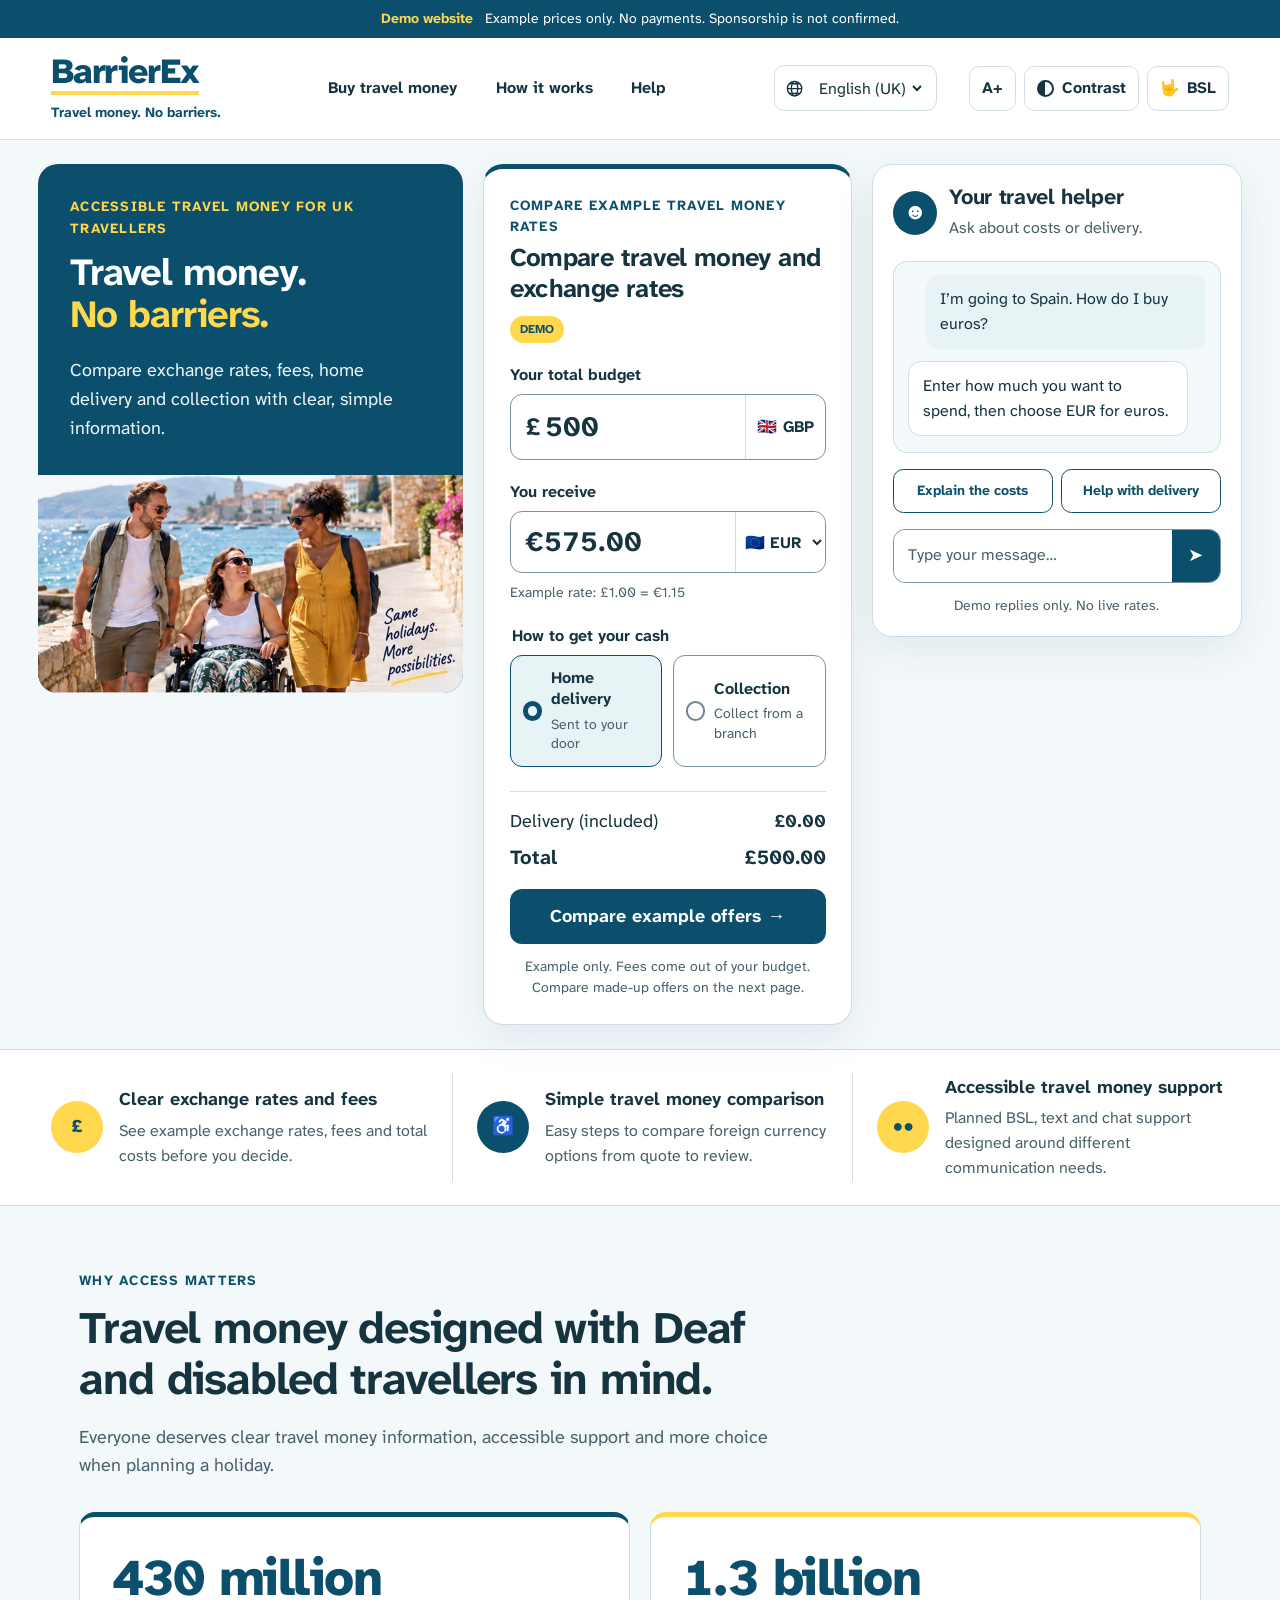
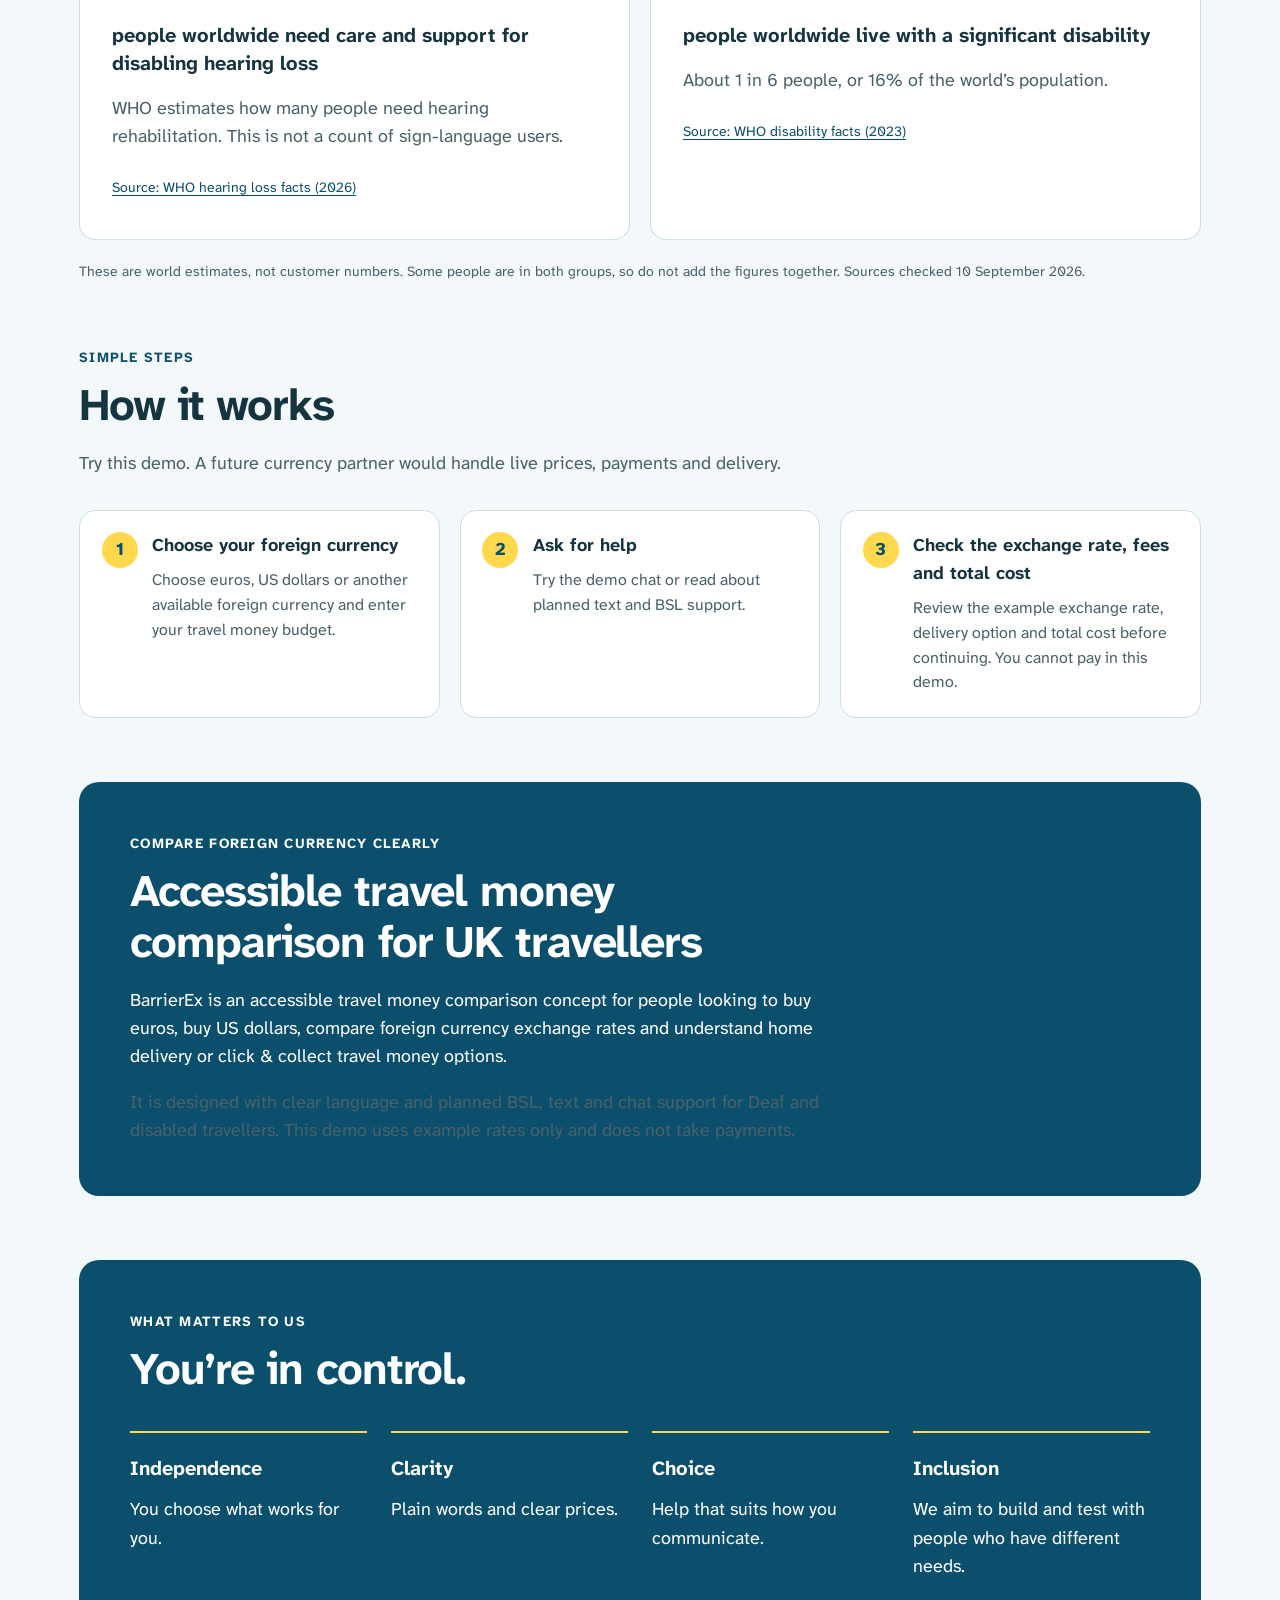
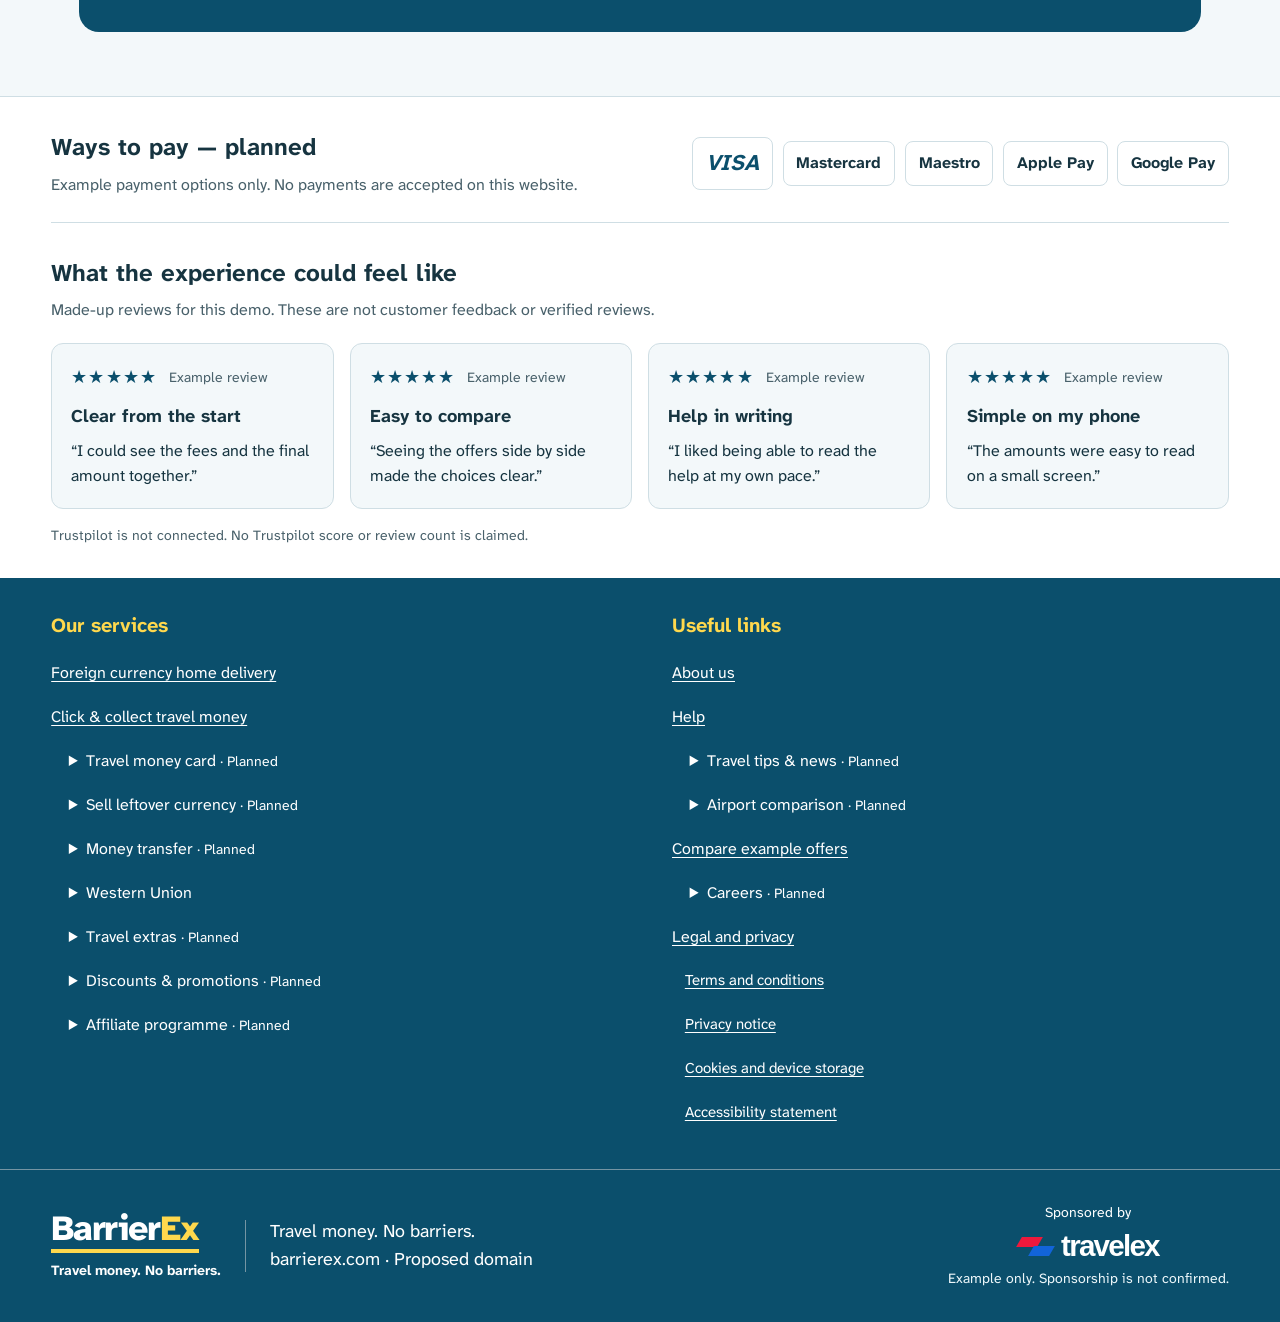
==== index.html @ 99ab3317 "Add static SEO metadata and keyword-rich BarrierEx copy" ====
<!doctype html>
<html lang="en-GB">
  <head>
    <meta charset="utf-8" />
    <meta name="viewport" content="width=device-width, initial-scale=1" />
    <meta name="theme-color" content="#0B4F6C" />
    <meta
      name="description"
      data-i18n-content="pageDescription"
      content="Compare travel money exchange rates, fees, home delivery and click & collect options in a clear, accessible way. BarrierEx is designed for UK travellers, including Deaf and disabled people."
    />
    <title data-i18n="pageTitle">Compare Travel Money &amp; Exchange Rates UK | BarrierEx</title>
    <link rel="canonical" href="https://guyorlov.com/accessgo-travel-money/" />
    <meta property="og:title" content="Compare Travel Money &amp; Exchange Rates UK | BarrierEx" />
    <meta property="og:description" content="Compare travel money exchange rates, fees, home delivery and click & collect options in a clear, accessible way. BarrierEx is designed for UK travellers, including Deaf and disabled people." />
    <meta property="og:type" content="website" />
    <meta property="og:url" content="https://guyorlov.com/accessgo-travel-money/" />
    <meta name="twitter:card" content="summary_large_image" />
    <meta name="twitter:title" content="Compare Travel Money &amp; Exchange Rates UK | BarrierEx" />
    <meta name="twitter:description" content="Compare travel money exchange rates, fees, home delivery and click & collect options in a clear, accessible way." />
    <script id="barrierex-seo-schema" type="application/ld+json">
      {"@context":"https://schema.org","@type":"WebSite","name":"BarrierEx","url":"https://guyorlov.com/accessgo-travel-money/","description":"Accessible UK travel money comparison for exchange rates, fees, home delivery and click & collect options.","inLanguage":"en-GB","about":["travel money comparison","foreign currency exchange rates","accessible travel money","BSL travel money support"]}
    </script>
    <link rel="icon" href="favicon.svg?v=teal" type="image/svg+xml" />
    <link rel="preload" href="atkinson-hyperlegible-next.ttf" as="font" type="font/ttf" crossorigin />
    <link rel="stylesheet" href="styles.css?v=20260911-legal" />
    <script src="languages.js?v=20260911-legal" defer></script>
    <script src="app.js?v=20260911-seo" defer></script>
  </head>
  <body>
    <a class="skip-link" href="#quote" data-i18n="skipLink">Skip to the travel money quote</a>

    <div class="prototype-banner" role="note">
      <strong data-i18n="demoWebsite">Demo website</strong>
      <span data-i18n="demoBanner">Example prices only. No payments. Sponsorship is not confirmed.</span>
    </div>

    <header class="site-header">
      <a class="brand" href="#top" data-i18n-aria-label="brandHome" aria-label="BarrierEx Travel Money home">
        <span class="brand-main barrier-wordmark">Barrier<span class="brand-ex">Ex</span></span>
        <span class="brand-sub brand-tagline" data-i18n="tagline">Travel money. No barriers.</span>
      </a>

      <button class="menu-toggle" type="button" aria-expanded="false" aria-controls="main-nav">
        <span aria-hidden="true">☰</span>
        <span data-i18n="menu">Menu</span>
      </button>

      <nav id="main-nav" class="main-nav" data-i18n-aria-label="mainNavigation" aria-label="Main menu">
        <a href="#quote" data-i18n="buyMoney">Buy travel money</a>
        <a href="#how-it-works" data-i18n="howItWorks">How it works</a>
        <a href="#help" data-i18n="help">Help</a>
      </nav>

      <label class="language-picker" for="site-language" dir="ltr">
        <svg class="language-icon" viewBox="0 0 24 24" fill="none" stroke="currentColor" stroke-width="1.7" aria-hidden="true" focusable="false">
          <circle cx="12" cy="12" r="9"></circle>
          <ellipse cx="12" cy="12" rx="4" ry="9"></ellipse>
          <path d="M3 12h18M5 6h14M5 18h14"></path>
        </svg>
        <span class="sr-only" data-i18n="languageLabel">Choose a language</span>
        <select id="site-language" disabled>
          <option value="en-GB" lang="en-GB">English (UK)</option>
          <option value="es-ES" lang="es">Español</option>
          <option value="fr-FR" lang="fr">Français</option>
          <option value="he-IL" lang="he" dir="rtl">עברית</option>
        </select>
      </label>

      <div class="access-tools" data-i18n-aria-label="accessTools" aria-label="Language and accessibility tools">
        <button id="text-size" class="tool-button" type="button" aria-label="Make text bigger" aria-pressed="false">
          <strong>A+</strong>
        </button>
        <button id="contrast" class="tool-button" type="button" aria-label="Turn high contrast on" aria-pressed="false">
          <span class="contrast-icon" aria-hidden="true"></span>
          <span data-i18n="contrast">Contrast</span>
        </button>
        <button class="tool-button" type="button" data-open-modal="bsl-modal" data-i18n-aria-label="bslHelp" aria-label="BSL help">
          <span aria-hidden="true">🤟</span>
          <span>BSL</span>
        </button>
      </div>

      <a class="header-cta" href="#quote"><span data-i18n="getQuote">Get a quote</span> <span class="direction-arrow" aria-hidden="true">→</span></a>
    </header>

    <main id="top">
      <section class="product-grid" data-i18n-aria-label="serviceLabel" aria-label="Accessible UK travel money comparison">
        <section id="quote" class="card quote-card" aria-labelledby="quote-heading">
          <div class="card-heading-row">
            <div>
              <p class="section-label" data-i18n="quoteLabel">Compare example travel money rates</p>
              <h1 id="quote-heading" data-i18n="buyMoney">Compare travel money and exchange rates</h1>
            </div>
            <span class="demo-pill" data-i18n="demo">Demo</span>
          </div>

          <div class="field-group">
            <label for="pay-amount" data-i18n="budgetLabel">Your total budget</label>
            <div class="money-field" dir="ltr">
              <span aria-hidden="true">£</span>
              <input aria-describedby="amount-error" id="pay-amount" type="number" min="75" max="2500" step="0.01" value="500" inputmode="decimal" />
              <span class="currency-code"><span aria-hidden="true">🇬🇧</span> GBP</span>
            </div>
            <p id="amount-error" class="field-error" role="alert" hidden data-i18n="amountError">Enter an amount from £75 to £2,500.</p>
          </div>

          <div class="field-group">
            <label for="receive-currency" data-i18n="youReceive">You receive</label>
            <div class="money-field receive-field" dir="ltr">
              <output id="receive-amount" for="pay-amount receive-currency">€575.00</output>
              <select id="receive-currency" data-i18n-aria-label="receiveCurrency" aria-label="Choose your currency">
                <option value="EUR">🇪🇺 EUR</option>
                <option value="USD">🇺🇸 USD</option>
                <option value="CAD">🇨🇦 CAD</option>
                <option value="AUD">🇦🇺 AUD</option>
                <option value="JPY">🇯🇵 JPY</option>
              </select>
            </div>
            <p id="rate-copy" class="rate-copy">Example rate: £1 = €1.15</p>
          </div>

          <fieldset class="delivery-fieldset">
            <legend data-i18n="deliveryMethod">How to get your cash</legend>
            <div class="delivery-options">
              <label class="delivery-option is-selected">
                <input type="radio" name="delivery" value="home" checked />
                <span class="radio-mark" aria-hidden="true"></span>
                <span class="delivery-icon" aria-hidden="true">⌂</span>
                <span><strong data-i18n="homeDelivery">Home delivery</strong><small data-i18n="homeDeliveryNote">Sent to your door</small></span>
              </label>
              <label class="delivery-option">
                <input type="radio" name="delivery" value="collection" />
                <span class="radio-mark" aria-hidden="true"></span>
                <span class="delivery-icon" aria-hidden="true">▥</span>
                <span><strong data-i18n="collection">Collection</strong><small data-i18n="collectionNote">Collect from a branch</small></span>
              </label>
            </div>
          </fieldset>

          <dl class="quote-summary">
            <div><dt data-i18n="includedFee">Delivery (included)</dt><dd id="delivery-fee">£0.00</dd></div>
            <div class="summary-total"><dt data-i18n="total">Total</dt><dd id="total-pay">£500.00</dd></div>
          </dl>

          <button id="review-order" class="primary-button" type="button"><span data-i18n="reviewOrder">Compare example offers</span> <span class="direction-arrow" aria-hidden="true">→</span></button>
          <p class="quote-note" data-i18n="quoteNote">Example only. Fees come out of your budget. Compare made-up offers on the next page.</p>
        </section>

        <article class="hero-panel">
          <div class="hero-copy">
            <p class="eyebrow" data-i18n="heroEyebrow">Accessible travel money for UK travellers</p>
            <h2><span data-i18n="heroFirst">Travel money.</span><br /><span class="hero-accent" data-i18n="heroSecond">No barriers.</span></h2>
            <p class="hero-intro" data-i18n="heroIntro">Compare exchange rates, fees, home delivery and collection with clear, simple information.</p>
          </div>
          <img class="hero-image" src="hero-travellers.jpg"
            data-i18n-alt="photoAlt" alt="Three friends on a sunny seaside holiday, including a woman using a wheelchair"
            width="654" height="337" />
        </article>

        <div class="support-column">
          <section id="help" class="card chat-card" aria-labelledby="chat-heading">
            <div class="chat-header">
              <span class="round-icon robot-icon" aria-hidden="true">☻</span>
              <div>
                <h2 id="chat-heading" data-i18n="chatHeading">Your travel helper</h2>
                <p data-i18n="chatIntro">Ask about costs or delivery.</p>
              </div>
            </div>

            <div id="chat-log" class="chat-log" role="log" aria-live="polite" data-i18n-aria-label="chatLabel" aria-label="Travel helper messages">
              <div class="message user-message" data-i18n="chatExampleQuestion">I’m going to Spain. How do I buy euros?</div>
              <div class="message bot-message" data-i18n="chatExampleAnswer">Enter how much you want to spend, then choose EUR for euros.</div>
            </div>

            <div class="quick-actions" data-i18n-aria-label="suggestedQuestions" aria-label="Questions you can try">
              <button type="button" data-chat-answer="costs" data-i18n="explainCosts">Explain the costs</button>
              <button type="button" data-chat-answer="delivery" data-i18n="helpDelivery">Help with delivery</button>
            </div>

            <form id="chat-form" class="chat-form">
              <label class="sr-only" for="chat-input" data-i18n="chatInputLabel">Ask the travel helper a question</label>
              <input id="chat-input" type="text" dir="auto" autocomplete="off" data-i18n-placeholder="chatPlaceholder" placeholder="Type your message…" maxlength="180" />
              <button type="submit" data-i18n-aria-label="sendMessage" aria-label="Send message"><span class="direction-arrow" aria-hidden="true">➤</span></button>
            </form>
            <p class="chat-disclaimer" data-i18n="chatNote">Demo replies only. No live rates.</p>
          </section>

        </div>
      </section>

      <section class="benefits" data-i18n-aria-label="benefitsLabel" aria-label="BarrierEx benefits">
        <article>
          <span class="benefit-icon yellow" aria-hidden="true">£</span>
          <div><h2 data-i18n="clearPrices">Clear exchange rates and fees</h2><p data-i18n="clearPricesNote">See example exchange rates, fees and total costs before you decide.</p></div>
        </article>
        <article>
          <span class="benefit-icon blue" aria-hidden="true">♿</span>
          <div><h2 data-i18n="easyOrdering">Simple travel money comparison</h2><p data-i18n="easyOrderingNote">Easy steps to compare foreign currency options from quote to review.</p></div>
        </article>
        <article>
          <span class="benefit-icon yellow" aria-hidden="true">●●</span>
          <div><h2 data-i18n="supportYourWay">Accessible travel money support</h2><p data-i18n="supportYourWayNote">Planned BSL, text and chat support designed around different communication needs.</p></div>
        </article>
      </section>

      <section class="inclusion-section" aria-labelledby="inclusion-heading">
        <div class="section-heading">
          <p class="eyebrow" data-i18n="accessMatters">Why access matters</p>
          <h2 id="inclusion-heading" data-i18n="inclusionHeading">Travel money designed with Deaf and disabled travellers in mind.</h2>
          <p data-i18n="inclusionIntro">Everyone deserves clear travel money information, accessible support and more choice when planning a holiday.</p>
        </div>
        <div class="inclusion-stats">
          <article class="stat-card">
            <h3><span class="stat-value" data-i18n="hearingValue">430 million</span><span class="stat-caption" data-i18n="hearingCaption">people worldwide need care and support for disabling hearing loss</span></h3>
            <p data-i18n="hearingNote">WHO estimates how many people need hearing rehabilitation. This is not a count of sign-language users.</p>
            <a href="https://www.who.int/news-room/fact-sheets/detail/deafness-and-hearing-loss" data-i18n="hearingSource">Source: WHO hearing loss facts (2026)</a>
          </article>
          <article class="stat-card">
            <h3><span class="stat-value" data-i18n="disabilityValue">1.3 billion</span><span class="stat-caption" data-i18n="disabilityCaption">people worldwide live with a significant disability</span></h3>
            <p data-i18n="disabilityNote">About 1 in 6 people, or 16% of the world’s population.</p>
            <a href="https://www.who.int/news-room/fact-sheets/detail/disability-and-health" data-i18n="disabilitySource">Source: WHO disability facts (2023)</a>
          </article>
        </div>
        <p class="data-note" data-i18n="dataNote">These are world estimates, not customer numbers. Some people are in both groups, so do not add the figures together. Sources checked 10 September 2026.</p>
      </section>

      <section id="how-it-works" class="how-section">
        <div class="section-heading">
          <p class="eyebrow" data-i18n="simpleByDesign">Simple steps</p>
          <h2 data-i18n="howItWorks">How it works</h2>
          <p data-i18n="howIntro">Try this demo. A future currency partner would handle live prices, payments and delivery.</p>
        </div>
        <ol class="steps">
          <li><span>1</span><div><h3 data-i18n="stepOne">Choose your foreign currency</h3><p data-i18n="stepOneNote">Choose euros, US dollars or another available foreign currency and enter your travel money budget.</p></div></li>
          <li><span>2</span><div><h3 data-i18n="stepTwo">Ask for help</h3><p data-i18n="stepTwoNote">Try the demo chat or read about planned text and BSL support.</p></div></li>
          <li><span>3</span><div><h3 data-i18n="stepThree">Check the exchange rate, fees and total cost</h3><p data-i18n="stepThreeNote">Review the example exchange rate, delivery option and total cost before continuing. You cannot pay in this demo.</p></div></li>
        </ol>
      </section>

      <section id="seo-travel-money" class="values-section" aria-labelledby="seo-travel-money-heading">
        <div class="section-heading">
          <p class="eyebrow">Compare foreign currency clearly</p>
          <h2 id="seo-travel-money-heading">Accessible travel money comparison for UK travellers</h2>
          <p>BarrierEx is an accessible travel money comparison concept for people looking to buy euros, buy US dollars, compare foreign currency exchange rates and understand home delivery or click &amp; collect travel money options.</p>
          <p>It is designed with clear language and planned BSL, text and chat support for Deaf and disabled travellers. This demo uses example rates only and does not take payments.</p>
        </div>
      </section>

      <section class="values-section" aria-labelledby="values-heading">
        <div class="section-heading">
          <p class="eyebrow" data-i18n="valuesEyebrow">What matters to us</p>
          <h2 id="values-heading" data-i18n="valuesHeading">You’re in control.</h2>
        </div>
        <dl class="values-grid">
          <div><dt data-i18n="independence">Independence</dt><dd data-i18n="independenceNote">You choose what works for you.</dd></div>
          <div><dt data-i18n="clarity">Clarity</dt><dd data-i18n="clarityNote">Plain words and clear prices.</dd></div>
          <div><dt data-i18n="choice">Choice</dt><dd data-i18n="choiceNote">Help that suits how you communicate.</dd></div>
          <div><dt data-i18n="inclusion">Inclusion</dt><dd data-i18n="inclusionValueNote">We aim to build and test with people who have different needs.</dd></div>
        </dl>
      </section>
    </main>


    <section class="bottom-trust" aria-labelledby="payment-heading">
      <div class="payment-strip">
        <div>
          <h2 id="payment-heading" data-i18n="paymentHeading">Ways to pay — planned</h2>
          <p data-i18n="paymentNote">Example payment options only. No payments are accepted on this website.</p>
        </div>
        <ul class="payment-badges" aria-labelledby="payment-heading" dir="ltr">
          <li class="pay-visa">VISA</li><li>Mastercard</li><li>Maestro</li><li>Apple Pay</li><li>Google Pay</li>
        </ul>
      </div>
      <div class="reviews-heading">
        <h2 data-i18n="reviewsHeading">What the experience could feel like</h2>
        <p data-i18n="reviewsNote">Made-up reviews for this demo. These are not customer feedback or verified reviews.</p>
      </div>
      <div class="review-grid">
        <article class="sample-review">
          <div class="review-meta"><span class="review-stars" role="img" data-i18n-aria-label="sampleStars" aria-label="5 out of 5 — made-up example">★★★★★</span><span data-i18n="sampleReview">Example review</span></div>
          <h3 data-i18n="reviewOneTitle">Clear from the start</h3>
          <p data-i18n="reviewOne">“I could see the fees and the final amount together.”</p>
        </article>
<article class="sample-review">
          <div class="review-meta"><span class="review-stars" role="img" data-i18n-aria-label="sampleStars" aria-label="5 out of 5 — made-up example">★★★★★</span><span data-i18n="sampleReview">Example review</span></div>
          <h3 data-i18n="reviewTwoTitle">Easy to compare</h3>
          <p data-i18n="reviewTwo">“Seeing the offers side by side made the choices clear.”</p>
        </article>
<article class="sample-review">
          <div class="review-meta"><span class="review-stars" role="img" data-i18n-aria-label="sampleStars" aria-label="5 out of 5 — made-up example">★★★★★</span><span data-i18n="sampleReview">Example review</span></div>
          <h3 data-i18n="reviewThreeTitle">Help in writing</h3>
          <p data-i18n="reviewThree">“I liked being able to read the help at my own pace.”</p>
        </article>
<article class="sample-review">
          <div class="review-meta"><span class="review-stars" role="img" data-i18n-aria-label="sampleStars" aria-label="5 out of 5 — made-up example">★★★★★</span><span data-i18n="sampleReview">Example review</span></div>
          <h3 data-i18n="reviewFourTitle">Simple on my phone</h3>
          <p data-i18n="reviewFour">“The amounts were easy to read on a small screen.”</p>
        </article>
      </div>
      <p class="trustpilot-note" data-i18n="trustpilotNote">Trustpilot is not connected. No Trustpilot score or review count is claimed.</p>
    </section>
    <div class="footer-directory">
      <div class="footer-directory-inner">
        <nav aria-labelledby="services-heading">
          <h2 id="services-heading" data-i18n="servicesHeading">Our services</h2>
          <ul>
            <li><a href="index.html?delivery=home#quote" data-i18n="homeDelivery">Foreign currency home delivery</a></li>
            <li><a href="index.html?delivery=collection#quote" data-i18n="clickCollect">Click &amp; collect travel money</a></li>
            <li><details><summary><span data-i18n="moneyCard">Travel money card</span> <small>· <span data-i18n="planned">Planned</span></small></summary><p data-i18n="plannedNote">Not available in this demo. This is an idea for a future service; no bookings or applications are being taken.</p></details></li>
<li><details><summary><span data-i18n="sellCurrency">Sell leftover currency</span> <small>· <span data-i18n="planned">Planned</span></small></summary><p data-i18n="plannedNote">Not available in this demo. This is an idea for a future service; no bookings or applications are being taken.</p></details></li>
<li><details><summary><span data-i18n="transfer">Money transfer</span> <small>· <span data-i18n="planned">Planned</span></small></summary><p data-i18n="plannedNote">Not available in this demo. This is an idea for a future service; no bookings or applications are being taken.</p></details></li>
            <li><details><summary>Western Union</summary><p data-i18n="thirdPartyNote">No Western Union service or partnership is connected to this website.</p></details></li>
            <li><details><summary><span data-i18n="travelExtras">Travel extras</span> <small>· <span data-i18n="planned">Planned</span></small></summary><p data-i18n="plannedNote">Not available in this demo. This is an idea for a future service; no bookings or applications are being taken.</p></details></li>
<li><details><summary><span data-i18n="promotions">Discounts & promotions</span> <small>· <span data-i18n="planned">Planned</span></small></summary><p data-i18n="plannedNote">Not available in this demo. This is an idea for a future service; no bookings or applications are being taken.</p></details></li>
<li><details><summary><span data-i18n="affiliate">Affiliate programme</span> <small>· <span data-i18n="planned">Planned</span></small></summary><p data-i18n="plannedNote">Not available in this demo. This is an idea for a future service; no bookings or applications are being taken.</p></details></li>
          </ul>
        </nav>
        <nav aria-labelledby="useful-heading">
          <h2 id="useful-heading" data-i18n="linksHeading">Useful links</h2>
          <ul>
            <li><a href="index.html#values-heading" data-i18n="about">About us</a></li>
            <li><a href="index.html#help" data-i18n="help">Help</a></li>
            <li><details><summary><span data-i18n="travelNews">Travel tips & news</span> <small>· <span data-i18n="planned">Planned</span></small></summary><p data-i18n="plannedNote">Not available in this demo. This is an idea for a future service; no bookings or applications are being taken.</p></details></li>
<li><details><summary><span data-i18n="airport">Airport comparison</span> <small>· <span data-i18n="planned">Planned</span></small></summary><p data-i18n="plannedNote">Not available in this demo. This is an idea for a future service; no bookings or applications are being taken.</p></details></li>
            <li><a href="index.html#quote" data-i18n="reviewOrder">Compare example offers</a></li>
            <li><details><summary><span data-i18n="careers">Careers</span> <small>· <span data-i18n="planned">Planned</span></small></summary><p data-i18n="plannedNote">Not available in this demo. This is an idea for a future service; no bookings or applications are being taken.</p></details></li>
            <li><a href="legal.html" data-i18n="legalHeading">Legal and privacy</a></li>
            <li class="footer-sub-link"><a href="legal.html#terms" data-i18n="termsLink">Terms and conditions</a></li>
            <li class="footer-sub-link"><a href="legal.html#privacy" data-i18n="privacyLink">Privacy notice</a></li>
            <li class="footer-sub-link"><a href="legal.html#cookies" data-i18n="cookiesLink">Cookies and device storage</a></li>
            <li class="footer-sub-link"><a href="legal.html#accessibility" data-i18n="accessibilityLink">Accessibility statement</a></li>
          </ul>
        </nav>
      </div>
    </div>

    <footer class="site-footer">
      <div class="footer-brand">
        <a class="brand brand-inverse" href="#top" data-i18n-aria-label="brandHome" aria-label="BarrierEx Travel Money home">
          <span class="brand-main barrier-wordmark">Barrier<span class="brand-ex">Ex</span></span>
          <span class="brand-sub brand-tagline" data-i18n="tagline">Travel money. No barriers.</span>
        </a>
        <span class="footer-divider" aria-hidden="true"></span>
        <div><p data-i18n="tagline">Travel money. No barriers.</p><p class="proposed-domain" data-i18n="proposedDomain">barrierex.com · Proposed domain</p></div>
      </div>

      <div class="sponsor-example" data-i18n-aria-label="sponsorAria" aria-label="Example Travelex sponsorship. Not confirmed.">
        <span class="sponsor-label" data-i18n="sponsoredBy">Sponsored by</span>
        <span class="travelex-lockup">
          <span class="travelex-mark" aria-hidden="true"><i></i><i></i></span>
          <strong>travelex</strong>
        </span>
        <span class="sponsor-warning" data-i18n="sponsorWarning">Example only. Sponsorship is not confirmed.</span>
      </div>
    </footer>

    <dialog id="bsl-modal" class="modal">
      <form method="dialog" class="modal-card">
        <button class="modal-close" value="close" data-i18n-aria-label="closeBsl" aria-label="Close BSL information">×</button>
        <span class="modal-icon" aria-hidden="true">🤟</span>
        <p class="section-label" data-i18n="bslFull">British Sign Language</p>
        <h2 data-i18n="bslPlanned">BSL help is planned</h2>
        <p data-i18n="bslBody">We plan to add short BSL videos about prices, delivery and ordering. This demo has no signed videos or live interpreter.</p>
        <div class="video-placeholder" role="img" data-i18n-aria-label="bslPlaceholder" aria-label="Space for a future BSL help video">
          <span aria-hidden="true">▶</span>
          <strong data-i18n="bslVideo">BSL video coming later</strong>
        </div>
        <button class="primary-button" value="close" data-i18n="close">Close</button>
      </form>
    </dialog>


    <noscript><p class="noscript" data-i18n="noScript">Turn on JavaScript in your browser to use the quote, language choice and demo chat.</p></noscript>
  </body>
</html>
---- styles.css ----
@font-face {
  font-family: "Atkinson Hyperlegible Next";
  src: url("atkinson-hyperlegible-next.ttf") format("truetype");
  font-style: normal;
  font-weight: 200 800;
  font-display: swap;
}

:root {
  --navy: #0b4f6c;
  --blue: #0b4f6c;
  --blue-hover: #073b51;
  --blue-soft: #e8f3f6;
  --yellow: #ffd84d;
  --ink: #163440;
  --muted: #49616b;
  --line: #cfdee4;
  --surface: #ffffff;
  --page: #f3f8fa;
  --shadow: 0 14px 40px rgba(11, 79, 108, 0.08);
  --body-scale: 1;
}

* { box-sizing: border-box; }
html { scroll-behavior: smooth; font-size: calc(100% * var(--body-scale)); }
body {
  margin: 0;
  color: var(--ink);
  background: var(--page);
  font-family: "Atkinson Hyperlegible Next", Arial, sans-serif;
  font-size: 1.125rem;
  line-height: 1.55;
  -webkit-font-smoothing: antialiased;
}
button, input, select { font: inherit; }
button, a, select, input { -webkit-tap-highlight-color: transparent; }
button { cursor: pointer; }
a { color: inherit; text-underline-offset: 0.2em; }
h1, h2, h3 { font-weight: 700; overflow-wrap: break-word; }
:focus-visible { outline: 3px solid var(--navy); outline-offset: 3px; box-shadow: 0 0 0 6px var(--yellow); }
:target { scroll-margin-top: 8rem; }

.skip-link {
  position: fixed;
  z-index: 1000;
  top: 10px;
  inset-inline-start: 10px;
  padding: 0.75rem 1rem;
  border-radius: 0.5rem;
  background: #fff;
  color: #000;
  transform: translateY(-180%);
}
.skip-link:focus { transform: translateY(0); }
.sr-only {
  position: absolute;
  width: 1px;
  height: 1px;
  padding: 0;
  margin: -1px;
  overflow: hidden;
  clip: rect(0, 0, 0, 0);
  white-space: nowrap;
  border: 0;
}

.prototype-banner {
  display: flex;
  justify-content: center;
  gap: 0.7rem;
  padding: 0.5rem 1rem;
  background: var(--navy);
  color: white;
  font-size: 0.875rem;
}
.prototype-banner strong { color: var(--yellow); }

.site-header {
  min-height: 88px;
  padding: 1rem clamp(1rem, 4vw, 4rem);
  display: flex;
  flex-wrap: wrap;
  align-items: center;
  gap: clamp(1rem, 2.5vw, 2.25rem);
  background: var(--surface);
  border-bottom: 1px solid var(--line);
  position: sticky;
  top: 0;
  z-index: 30;
}
.brand {
  direction: ltr;
  display: inline-flex;
  flex-direction: column;
  width: max-content;
  color: var(--navy);
  text-decoration: none;
  line-height: 1;
}
.brand-main {
  display: inline-flex;
  align-items: center;
  gap: 0.5rem;
  align-self: flex-start;
  padding-bottom: 0.16rem;
  border-bottom: 4px solid var(--yellow);
  font-size: 2.6rem;
  font-weight: 800;
  letter-spacing: 0.055em;
}
.brand-prefix {
  font-size: 0.75rem;
  font-weight: 700;
  letter-spacing: 0.06em;
  line-height: 1.2;
}
.brand-sub {
  margin-top: 0.5rem;
  font-size: 0.75rem;
  font-weight: 700;
  letter-spacing: 0.15em;
  text-transform: uppercase;
}
.main-nav { display: flex; flex: 1; flex-wrap: wrap; justify-content: center; gap: clamp(1rem, 3vw, 2.75rem); }
.main-nav a { padding: 0.6rem 0; text-decoration: none; font-size: 1rem; font-weight: 700; }
.main-nav a:hover { color: var(--blue); text-decoration: underline; }
.access-tools { display: flex; gap: 0.5rem; }

.language-picker {
  max-width: 100%;
  min-height: 2.75rem;
  display: inline-flex;
  align-items: center;
  gap: 0.5rem;
  padding: 0 0.65rem;
  border: 1px solid var(--line);
  border-radius: 0.65rem;
  background: var(--surface);
  color: var(--ink);
}
.language-icon { width: 1.2rem; height: 1.2rem; flex: 0 0 auto; }
.language-picker select {
  flex: 1;
  min-width: 0;
  max-width: 12.5rem;
  min-height: 2.75rem;
  padding: 0.5rem 0.2rem;
  border: 0;
  background: var(--surface);
  color: var(--ink);
  font-size: 1rem;
  cursor: pointer;
}
.language-picker:focus-within { outline: 3px solid var(--navy); outline-offset: 3px; box-shadow: 0 0 0 6px var(--yellow); }
.language-picker select:focus-visible { outline: 0; box-shadow: none; }
.direction-arrow { display: inline-block; }
html[dir="rtl"] .direction-arrow { transform: scaleX(-1); }
html[dir="rtl"] .chat-form input { border-radius: 0 0.75rem 0.75rem 0; }
html[dir="rtl"] .chat-form button { border-radius: 0.7rem 0 0 0.7rem; }

.tool-button {
  min-height: 2.75rem;
  padding: 0.55rem 0.75rem;
  display: inline-flex;
  align-items: center;
  justify-content: center;
  gap: 0.45rem;
  border: 1px solid var(--line);
  border-radius: 0.65rem;
  background: var(--surface);
  color: var(--ink);
  font-size: 1rem;
  font-weight: 700;
}
.tool-button:hover,
.tool-button[aria-pressed="true"] { background: var(--blue-soft); border-color: var(--blue); }
.contrast-icon {
  width: 1.1rem;
  height: 1.1rem;
  flex: 0 0 auto;
  border: 2px solid currentColor;
  border-radius: 50%;
  background: linear-gradient(90deg, currentColor 50%, transparent 50%);
}
.header-cta {
  padding: 0.85rem 1.2rem;
  border-radius: 0.75rem;
  background: var(--yellow);
  color: var(--navy);
  font-size: 1rem;
  font-weight: 700;
  text-decoration: none;
}
.header-cta:hover { background: #ffe582; }
.menu-toggle { display: none; }

/* Quote first in the document and on mobile; hero on the left on desktop. */
.product-grid {
  max-width: 1600px;
  margin: 0 auto;
  padding: 1.5rem clamp(1rem, 3vw, 3.75rem);
  display: grid;
  grid-template-columns: minmax(0, 1.15fr) minmax(355px, 1fr) minmax(340px, 1fr);
  gap: 1.25rem;
  align-items: start;
}
.product-grid > *, .card-heading-row > div { min-width: 0; }
.hero-panel {
  grid-column: 1;
  grid-row: 1;
  container-type: inline-size;
  min-height: 0;
  border-radius: 1.25rem;
  overflow: hidden;
  display: flex;
  flex-direction: column;
  background: var(--navy);
  color: white;
}
.hero-copy { padding: clamp(1.4rem, 2.5vw, 2.5rem); }
.eyebrow, .section-label {
  margin: 0 0 0.7rem;
  color: var(--blue);
  font-size: 0.875rem;
  font-weight: 700;
  letter-spacing: 0.09em;
  text-transform: uppercase;
}
.hero-panel .eyebrow { color: var(--yellow); }
.hero-panel h2 {
  margin: 0;
  font-size: clamp(2rem, 3vw, 3.75rem);
  font-size: clamp(2rem, 9cqi, 3.75rem);
  line-height: 1.12;
  letter-spacing: -0.025em;
}
.hero-panel h2 .hero-accent { color: var(--yellow); }
.hero-intro { margin: 1.25rem 0 0; color: #edf7fa; font-size: 1.125rem; line-height: 1.6; }
.hero-image {
  margin-top: 0;
  width: 100%;
  height: auto;
  min-height: 0;
  object-fit: cover;
  object-position: center;
  display: block;
}
.card { border: 1px solid var(--line); border-radius: 1.25rem; background: var(--surface); box-shadow: var(--shadow); }
.quote-card {
  grid-column: 2;
  grid-row: 1;
  min-height: 0;
  padding: clamp(1.2rem, 2vw, 1.75rem);
  display: flex;
  flex-direction: column;
  border-top: 5px solid var(--blue);
}
.card-heading-row { display: flex; justify-content: space-between; flex-wrap: wrap; gap: 0.75rem; align-items: flex-start; }
.card-heading-row .section-label { margin-bottom: 0.3rem; }
.card h2, .quote-card h1 { margin: 0; font-size: clamp(1.6rem, 2vw, 2rem); line-height: 1.2; letter-spacing: -0.025em; }
.demo-pill { display: inline-flex; padding: 0.25rem 0.65rem; border-radius: 999px; background: var(--yellow); color: var(--navy); font-size: 0.75rem; font-weight: 700; text-transform: uppercase; }
.field-group { margin-top: 1.25rem; }
.field-group label, .delivery-fieldset legend { display: block; margin-bottom: 0.4rem; font-size: 1rem; font-weight: 700; }
.money-field {
  min-height: 3.75rem;
  display: flex;
  align-items: center;
  border: 1px solid #7b939e;
  border-radius: 0.75rem;
  background: var(--surface);
}
.money-field:focus-within { outline: 3px solid var(--navy); outline-offset: 2px; box-shadow: 0 0 0 5px var(--yellow); }
.money-field > span:first-child { padding-inline-start: 0.9rem; font-size: 1.55rem; font-weight: 700; }
.money-field input {
  min-width: 0;
  width: 100%;
  flex: 1;
  padding: 0.65rem 0.25rem;
  border: 0;
  outline: 0;
  box-shadow: none;
  color: var(--ink);
  background: transparent;
  font-size: 1.75rem;
  font-weight: 700;
  font-variant-numeric: tabular-nums;
}
.currency-code {
  align-self: stretch;
  padding: 0.7rem;
  display: flex;
  align-items: center;
  gap: 0.35rem;
  border-inline-start: 1px solid var(--line);
  font-size: 1rem;
  font-weight: 700;
}
.receive-field output { min-width: 0; flex: 1; padding: 0.5rem 0.9rem; font-size: 1.75rem; font-weight: 700; font-variant-numeric: tabular-nums; overflow-wrap: anywhere; }
.receive-field select {
  align-self: stretch;
  min-width: 0;
  max-width: 45%;
  padding: 0.7rem 0.35rem;
  border: 0;
  border-inline-start: 1px solid var(--line);
  border-radius: 0 0.75rem 0.75rem 0;
  background: var(--surface);
  color: var(--ink);
  font-size: 1rem;
  font-weight: 700;
}
.rate-copy { margin: 0.6rem 0 0; color: var(--muted); font-size: 0.875rem; }
.field-error { margin: 0.5rem 0 0; color: #a40024; font-weight: 700; font-size: 0.875rem; }
.delivery-fieldset { min-width: 0; margin: 1.25rem 0 1.5rem; padding: 0; border: 0; }
.delivery-options { display: grid; grid-template-columns: repeat(2, minmax(0, 1fr)); gap: 0.65rem; }
.delivery-option {
  min-height: 4.5rem;
  padding: 0.75rem;
  display: grid;
  grid-template-columns: auto 1fr;
  align-items: center;
  gap: 0.55rem;
  border: 1.5px solid #7b939e;
  border-radius: 0.75rem;
  cursor: pointer;
}
.delivery-option.is-selected { border-color: var(--blue); background: var(--blue-soft); }
.delivery-option:has(input:focus-visible) { outline: 3px solid var(--navy); outline-offset: 3px; box-shadow: 0 0 0 6px var(--yellow); }
.delivery-option input { position: absolute; opacity: 0; pointer-events: none; }
.radio-mark { width: 1.2rem; height: 1.2rem; border: 2px solid #6d8691; border-radius: 50%; }
.delivery-option.is-selected .radio-mark { border: 0.34rem solid var(--blue); }
.delivery-icon { display: none; }
.delivery-option strong, .delivery-option small { display: block; overflow-wrap: break-word; }
.delivery-option strong { line-height: 1.3; font-size: 1rem; font-weight: 700; }
.delivery-option small { margin-top: 0.3rem; color: var(--muted); font-size: 0.875rem; line-height: 1.4; }
.quote-summary { margin: auto 0 0; padding: 1rem 0 0; border-top: 1px solid var(--line); }
.quote-summary div, .modal-summary div { display: flex; justify-content: space-between; flex-wrap: wrap; gap: 0.25rem 1rem; }
.quote-summary dt, .quote-summary dd, .modal-summary dt, .modal-summary dd { margin: 0; }
.quote-summary dd, .modal-summary dd { font-weight: 700; text-align: end; }
.summary-total { margin-top: 0.4rem; font-size: 1.25rem; font-weight: 700; }
.primary-button {
  width: 100%;
  min-height: 3.25rem;
  margin-top: 1rem;
  padding: 0.85rem 1rem;
  border: 0;
  border-radius: 0.75rem;
  background: var(--blue);
  color: white;
  font-weight: 700;
}
.primary-button:hover { background: var(--blue-hover); }
.primary-button:disabled { opacity: 0.55; cursor: not-allowed; }
.quote-note, .chat-disclaimer { margin: 0.75rem 0 0; color: var(--muted); text-align: center; font-size: 0.875rem; line-height: 1.5; }

.support-column { min-width: 0; align-self: start; }
.chat-card { min-width: 0; padding: 1.25rem; display: flex; flex-direction: column; }
.chat-header { display: flex; gap: 0.75rem; align-items: center; }
.chat-header h2 { font-size: 1.35rem; letter-spacing: -0.015em; }
.chat-header p { margin: 0.3rem 0 0; color: var(--muted); font-size: 1rem; }
.round-icon {
  flex: 0 0 auto;
  width: 2.75rem;
  height: 2.75rem;
  border-radius: 50%;
  display: inline-flex;
  align-items: center;
  justify-content: center;
  background: var(--blue);
  color: white;
  font-weight: 700;
}
.robot-icon { font-size: 1.4rem; }
.chat-log {
  min-height: 12rem;
  max-height: 17rem;
  margin: 1.25rem 0 1rem;
  padding: 0.85rem;
  display: flex;
  flex-direction: column;
  gap: 0.75rem;
  overflow-y: auto;
  border: 1px solid var(--line);
  border-radius: 0.85rem;
  background: var(--page);
}
.message { max-width: 94%; padding: 0.75rem 0.9rem; border-radius: 0.8rem; font-size: 1rem; line-height: 1.55; overflow-wrap: anywhere; }
.user-message { align-self: flex-end; background: var(--blue-soft); }
.bot-message { align-self: flex-start; background: var(--surface); border: 1px solid var(--line); }
.quick-actions { display: grid; grid-template-columns: repeat(2, minmax(0, 1fr)); gap: 0.55rem; }
.quick-actions button {
  min-height: 2.75rem;
  padding: 0.6rem 0.7rem;
  border: 1px solid var(--blue);
  border-radius: 0.65rem;
  background: var(--surface);
  color: var(--blue);
  font-size: 0.875rem;
  font-weight: 700;
}
.quick-actions button:hover { background: var(--blue-soft); }
.chat-form { margin-top: 1rem; display: grid; grid-template-columns: minmax(0, 1fr) auto; border: 1px solid #7b939e; border-radius: 0.75rem; }
.chat-form input { text-align: start; min-width: 0; padding: 0.85rem; border: 0; border-radius: 0.75rem 0 0 0.75rem; outline: 0; box-shadow: none; background: var(--surface); color: var(--ink); font-size: 1rem; }
.chat-form input::placeholder { color: var(--muted); }
.chat-form button { min-width: 3rem; border: 0; border-radius: 0 0.7rem 0.7rem 0; background: var(--blue); color: white; font-size: 1.15rem; }
.chat-form:focus-within { outline: 3px solid var(--navy); outline-offset: 2px; box-shadow: 0 0 0 5px var(--yellow); }
.benefits {
  padding: 1.5rem clamp(1rem, 4vw, 4rem);
  display: grid;
  grid-template-columns: repeat(3, minmax(0, 1fr));
  gap: 1.5rem;
  background: var(--surface);
  border-block: 1px solid var(--line);
}
.benefits article { display: flex; align-items: center; justify-content: center; gap: 1rem; }
.benefits article + article { border-inline-start: 1px solid var(--line); padding-inline-start: 1.5rem; }
.benefit-icon { flex: 0 0 auto; width: 3.25rem; height: 3.25rem; border-radius: 50%; display: grid; place-items: center; color: var(--navy); font-weight: 800; }
.benefit-icon.yellow { background: var(--yellow); }
.benefit-icon.blue { background: var(--blue); color: white; }
.benefits h2 { margin: 0; font-size: 1.125rem; }
.benefits p { margin: 0.3rem 0 0; color: var(--muted); font-size: 1rem; }

.inclusion-section, .how-section { max-width: 1250px; margin: 0 auto; padding: 4rem clamp(1.25rem, 5vw, 4rem) 0; }
.how-section { padding-bottom: 4rem; }
.section-heading { max-width: 720px; }
.section-heading h2 { margin: 0; font-size: clamp(2rem, 3.5vw, 3rem); line-height: 1.15; letter-spacing: -0.025em; }
.section-heading > p:last-child { margin: 1.15rem 0 0; color: var(--muted); font-size: 1.125rem; }
.inclusion-stats { display: grid; grid-template-columns: repeat(2, minmax(0, 1fr)); gap: 1.25rem; margin-top: 2rem; }
.stat-card { padding: clamp(1.25rem, 3vw, 2rem); border: 1px solid var(--line); border-top: 5px solid var(--blue); border-radius: 1rem; background: var(--surface); }
.stat-card:nth-child(2) { border-top-color: var(--yellow); }
.stat-card h3 { margin: 0; }
.stat-value { display: block; color: var(--blue); font-size: clamp(2.5rem, 4vw, 3.5rem); font-weight: 800; line-height: 1.15; letter-spacing: -0.03em; font-variant-numeric: tabular-nums; }
.stat-caption { display: block; margin-top: 0.85rem; font-size: 1.25rem; line-height: 1.4; }
.stat-card p { color: var(--muted); font-size: 1.125rem; }
.stat-card a { display: inline-block; padding: 0.5rem 0; font-size: 0.875rem; color: var(--blue); }
.data-note { margin: 1.25rem 0 0; color: var(--muted); font-size: 0.875rem; line-height: 1.65; }
.steps { margin: 2rem 0 0; padding: 0; display: grid; grid-template-columns: repeat(3, minmax(0, 1fr)); gap: 1.25rem; list-style: none; }
.steps li { padding: 1.35rem; display: flex; align-items: flex-start; gap: 0.9rem; border: 1px solid var(--line); border-radius: 1rem; background: var(--surface); }
.steps li > span { flex: 0 0 auto; width: 2.25rem; height: 2.25rem; display: grid; place-items: center; border-radius: 50%; background: var(--yellow); color: var(--navy); font-weight: 800; }
.steps h3 { margin: 0; font-size: 1.125rem; }
.steps p { margin: 0.5rem 0 0; color: var(--muted); font-size: 1rem; }

.values-section {
  width: calc(100% - 2rem);
  max-width: 1122px;
  margin: 0 auto 4rem;
  padding: clamp(1.5rem, 4vw, 3.5rem);
  border-radius: 1.25rem;
  background: var(--blue);
  color: white;
}
.values-section .eyebrow { color: white; }
.values-grid { margin: 2.25rem 0 0; display: grid; grid-template-columns: repeat(4, minmax(0, 1fr)); gap: 1.5rem; }
.values-grid > div { padding-top: 1.25rem; border-top: 2px solid var(--yellow); min-width: 0; }
.values-grid dt { font-size: 1.25rem; font-weight: 700; overflow-wrap: break-word; }
.values-grid dd { margin: 0.65rem 0 0; font-size: 1.125rem; line-height: 1.6; }

.site-footer {
  min-height: 132px;
  padding: 2rem clamp(1rem, 4vw, 4rem);
  display: flex;
  justify-content: space-between;
  align-items: center;
  gap: 2rem;
  background: var(--navy);
  color: white;
}
.footer-brand { display: flex; align-items: center; gap: 1.5rem; }
.brand-inverse { color: white; }
.footer-divider { flex: 0 0 auto; width: 1px; height: 52px; background: #7595a3; }
.footer-brand p { max-width: 28ch; margin: 0; font-size: 1.125rem; }
.sponsor-example { display: flex; flex-direction: column; gap: 0.45rem; align-items: center; text-align: center; }
.sponsor-label { font-size: 0.875rem; }
.sponsor-warning { font-size: 0.875rem; color: #edf7fa; }
.travelex-lockup { direction: ltr; display: inline-flex; align-items: center; gap: 0.55rem; line-height: 1; }
.travelex-lockup strong { color: white; font-family: Arial, sans-serif; font-size: 1.85rem; letter-spacing: -0.06em; }
.travelex-mark { position: relative; width: 2.15rem; height: 1.5rem; display: inline-block; }
.travelex-mark i { position: absolute; width: 1.3rem; height: 0.62rem; transform: skew(-30deg); }
.travelex-mark i:first-child { left: 0.1rem; top: 0.2rem; background: #ee193c; }
.travelex-mark i:last-child { right: 0.05rem; bottom: 0.15rem; background: #1264d9; }

.modal { width: min(92vw, 540px); max-height: 90dvh; padding: 0; border: 0; border-radius: 1rem; background: var(--surface); color: var(--ink); box-shadow: 0 30px 90px rgba(11, 79, 108, 0.4); }
.modal::backdrop { background: rgba(11, 79, 108, 0.75); }
.modal-card { position: relative; padding: 2rem; }
.modal-close { position: absolute; top: 0.75rem; inset-inline-end: 0.75rem; min-width: 2.75rem; min-height: 2.75rem; border: 1px solid var(--line); border-radius: 50%; background: var(--surface); color: var(--ink); font-size: 1.5rem; }
.modal-icon { width: 3.4rem; height: 3.4rem; margin-bottom: 1rem; display: grid; place-items: center; border-radius: 50%; background: var(--blue-soft); color: var(--blue); font-size: 1.5rem; font-weight: 800; }
.modal h2 { margin: 0; font-size: 1.8rem; line-height: 1.2; }
.modal-summary { margin: 1.25rem 0; padding: 1rem; display: grid; gap: 0.75rem; border-radius: 0.8rem; background: var(--page); }
.info-box { margin: 1.25rem 0; padding: 1rem; border-inline-start: 4px solid var(--yellow); background: #fff9df; }
.info-box p { margin: 0.5rem 0 0; }
.video-placeholder { min-height: 180px; margin: 1.25rem 0; padding: 1rem; display: grid; place-items: center; align-content: center; gap: 0.5rem; border: 2px dashed var(--blue); border-radius: 0.8rem; background: var(--blue-soft); color: var(--navy); }
.video-placeholder > span { width: 3rem; height: 3rem; display: grid; place-items: center; border-radius: 50%; background: var(--blue); color: white; }
.noscript { margin: 0; padding: 1rem; background: var(--yellow); color: var(--navy); text-align: center; }

html.text-large { --body-scale: 1.12; }
html.high-contrast {
  --navy: #000;
  --blue: #000;
  --blue-hover: #222;
  --blue-soft: #fff;
  --yellow: #ffea00;
  --ink: #000;
  --muted: #222;
  --line: #000;
  --surface: #fff;
  --page: #fff;
  --shadow: none;
}
html.high-contrast .card,
html.high-contrast .hero-panel,
html.high-contrast .steps li { border: 3px solid #000; }
html.high-contrast .hero-panel { background: #fff; color: #000; }
html.high-contrast .hero-intro,
html.high-contrast .hero-panel .eyebrow,
html.high-contrast .hero-panel h2 .hero-accent { color: #000; }
html.high-contrast .delivery-option.is-selected { border-width: 3px; }

@media (max-width: 1450px) {
  .header-cta { display: none; }
}

@media (max-width: 1260px) {
  .header-cta { display: none; }
  .product-grid { grid-template-columns: minmax(0, 1.05fr) minmax(0, 0.95fr); }
  .support-column { grid-column: 1 / -1; }
}

@media (max-width: 900px) {
  :target { scroll-margin-top: 1rem; }
  .prototype-banner { align-items: center; flex-direction: column; gap: 0.1rem; text-align: center; }
  .site-header { position: relative; min-height: 68px; }
  .menu-toggle { display: inline-flex; justify-self: end; align-items: center; gap: 0.4rem; min-height: 2.75rem; padding: 0.55rem 0.75rem; border: 1px solid var(--line); border-radius: 0.65rem; background: var(--surface); color: var(--ink); font-size: 1rem; font-weight: 700; }
  .main-nav {
    display: none;
    position: static;
    flex: 0 0 100%;
    grid-template-columns: repeat(3, minmax(0, 1fr));
    gap: 0.4rem;
    width: 100%;
    padding: 0.45rem;
    background: var(--blue-soft);
    border: 1px solid var(--line);
    border-radius: 0.85rem;
    box-shadow: none;
  }
  .main-nav.is-open { display: grid; }
  .main-nav a {
    display: grid;
    place-items: center;
    min-height: 3rem;
    padding: 0.55rem;
    border-radius: 0.55rem;
    background: var(--surface);
    color: var(--navy);
    text-align: center;
    line-height: 1.2;
  }
  .main-nav a:hover { background: var(--yellow); color: var(--navy); }
  .menu-toggle[aria-expanded="true"] { background: var(--blue); border-color: var(--blue); color: white; }
  .menu-toggle span[aria-hidden="true"] { font-size: 0; }
  .menu-toggle span[aria-hidden="true"]::before { content: "☰"; font-size: 1.1rem; }
  .menu-toggle[aria-expanded="true"] span[aria-hidden="true"]::before { content: "×"; font-size: 1.35rem; }
  .access-tools { margin-inline-start: auto; }
  .tool-button span:last-child:not(.contrast-icon) { display: none; }
  .product-grid { grid-template-columns: minmax(0, 1fr); padding: 1rem; }
  .hero-panel, .quote-card { grid-column: auto; grid-row: auto; min-height: auto; }
  .hero-image { display: none; }
  .quote-card h1 { font-size: clamp(1.75rem, 6vw, 2.5rem); }
  .hero-copy { padding: 1.75rem; }
  .support-column { grid-column: auto; }
  .benefits { grid-template-columns: 1fr; }
  .benefits article { justify-content: flex-start; padding: 0.35rem 0; }
  .benefits article + article { border-inline-start: 0; border-top: 1px solid var(--line); padding: 1.25rem 0 0; }
  .steps { grid-template-columns: 1fr; }
  .inclusion-stats { grid-template-columns: 1fr; }
  .values-grid { grid-template-columns: repeat(2, minmax(0, 1fr)); }
}

@media (max-width: 560px) {
  .language-picker { flex-basis: 100%; }
  .language-picker select { max-width: none; }
  .site-header { padding: 0.9rem; gap: 0.9rem; }
  .brand-main { font-size: 2.4rem; }
  .menu-toggle { margin-inline-start: auto; }
  .access-tools { flex-basis: 100%; width: 100%; justify-content: stretch; flex-wrap: wrap; }
  .tool-button { flex: 1; padding: 0.55rem 0.4rem; }
  .tool-button span:last-child:not(.contrast-icon) { display: inline; }
  .product-grid { padding: 0.75rem; gap: 1rem; }
  .quote-card, .chat-card { padding: 1.15rem; border-radius: 1rem; }
  .hero-copy { padding: 1.5rem; }
  .hero-panel { border-radius: 1rem; }
  .delivery-options, .quick-actions { grid-template-columns: 1fr; }
  .money-field input, .receive-field output { font-size: 1.6rem; }
  .receive-field output { padding: 0.6rem 0.5rem; }
  .currency-code, .receive-field select { padding: 0.75rem 0.4rem; font-size: 0.875rem; }
  .chat-log { max-height: 22rem; padding: 0.6rem; }
  .inclusion-section, .how-section { padding-top: 3rem; }
  .how-section { padding-bottom: 3rem; }
  .section-heading h2 { font-size: 2rem; }
  .values-section { margin-bottom: 3rem; }
  .values-grid { grid-template-columns: 1fr; gap: 1.5rem; }
  .site-footer { flex-direction: column; align-items: center; text-align: center; gap: 1.5rem; padding: 2rem 1.25rem; }
  .footer-brand { flex-direction: column; gap: 1rem; }
  .footer-divider { display: none; }
  .sponsor-example { width: 100%; border-top: 1px solid #7595a3; padding-top: 1.5rem; }
  .modal-card { padding: 1.4rem; }
}

@media (prefers-reduced-motion: reduce) {
  html { scroll-behavior: auto; }
  *, *::before, *::after { scroll-behavior: auto !important; transition-duration: 0.01ms !important; animation-duration: 0.01ms !important; }
}

/* Compact comparison page: real results first, no extra hero or repeated chat. */
.results-page { max-width: 1400px; margin: 0 auto; padding: 2rem clamp(1rem, 4vw, 3rem) 3rem; }
.edit-quote { display: inline-block; color: var(--blue); font-weight: 700; padding-block: 0.5rem; margin-bottom: 0.75rem; }
.results-page h1 { font-size: clamp(1.9rem, 3.5vw, 2.75rem); line-height: 1.2; margin: 0.35rem 0 0.75rem; }
.results-page > p { margin-top: 0; }
.results-notice { border-inline-start: 5px solid var(--yellow); background: var(--surface); padding: 1rem 1.25rem; font-size: 1rem; margin: 1.25rem 0; }
.results-toolbar { display: flex; flex-wrap: wrap; gap: 0.75rem 1.5rem; justify-content: space-between; align-items: center; margin-bottom: 1rem; }
.results-toolbar p { margin: 0; font-size: 1rem; font-weight: 700; }
.sort-control { display: flex; flex-wrap: wrap; align-items: center; gap: 0.65rem; font-size: 1rem; }
.sort-control select { max-width: 100%; min-height: 2.75rem; border: 1px solid var(--line); border-radius: 0.6rem; padding: 0.5rem; background: var(--surface); color: var(--ink); }
.offers { display: grid; gap: 1rem; }
.offer-card { display: grid; grid-template-columns: minmax(0, 1.1fr) minmax(0, 2.4fr) minmax(0, 1.2fr) minmax(0, 0.9fr); gap: 1.25rem; padding: 1.5rem; background: var(--surface); border: 1px solid var(--line); border-radius: 1rem; align-items: start; }
.best-offer { border: 2px solid var(--blue); }
.offer-provider h2 { font-size: 1.25rem; margin: 0.25rem 0 0.65rem; }
.offer-caption, .offer-metric dt { display: block; font-size: 0.875rem; color: var(--muted); }
.best-badge { display: inline-block; border-radius: 0.4rem; padding: 0.2rem 0.5rem; background: var(--yellow); color: #163440; font-size: 0.875rem; font-weight: 700; }
.offer-numbers { display: grid; grid-template-columns: minmax(0, 1.3fr) minmax(0, 1fr); gap: 0.6rem 1rem; margin: 0; }
.offer-amount { grid-row: span 2; }
.offer-metric dd { margin: 0.2rem 0 0; font-size: 1rem; font-weight: 700; overflow-wrap: anywhere; }
.offer-amount dd { color: var(--blue); font-size: clamp(1.6rem, 2.5vw, 2rem); line-height: 1.2; }
.offer-service { font-size: 1rem; }
.offer-service p { font-size: 0.875rem; color: var(--muted); margin: 0.3rem 0 0; }
.offer-rating strong { display: block; width: max-content; font-size: 1.4rem; margin: 0.2rem 0; }
.offer-rating small { display: block; font-size: 0.875rem; color: var(--muted); }
.offer-details { grid-column: 1 / -1; border-top: 1px solid var(--line); padding-top: 0.25rem; font-size: 1rem; }
.offer-details summary { cursor: pointer; width: fit-content; padding: 0.65rem 0; font-weight: 700; color: var(--blue); min-height: 2.75rem; }
.offer-details h3 { font-size: 1rem; margin-bottom: 0; }
.offer-details p { margin-top: 0.5rem; }
@media (max-width: 1050px) {
  .offer-card { grid-template-columns: minmax(0, 1fr) minmax(0, 1.6fr); }
}
@media (max-width: 560px) {
  .results-page { padding: 1rem 0.75rem 2rem; }
  .offer-card { padding: 1rem; gap: 1rem; grid-template-columns: minmax(0, 1fr) minmax(0, 1fr); }
  .offer-provider, .offer-numbers { grid-column: 1 / -1; }
  .offer-numbers { border-block: 1px solid var(--line); padding-block: 1rem; }
  .results-toolbar { align-items: stretch; flex-direction: column; }
}

/* Payment ideas, clearly labelled review examples and the service directory. */
.bottom-trust { padding: 2rem clamp(1rem, 4vw, 4rem); background: var(--surface); border-top: 1px solid var(--line); }
.payment-strip { max-width: 1300px; margin: 0 auto 2rem; display: flex; align-items: center; justify-content: space-between; flex-wrap: wrap; gap: 1rem 2rem; padding-bottom: 1.5rem; border-bottom: 1px solid var(--line); }
.payment-strip h2, .reviews-heading h2 { font-size: 1.5rem; margin: 0 0 0.4rem; }
.payment-strip p, .reviews-heading p { color: var(--muted); font-size: 1rem; margin: 0; }
.payment-badges { display: flex; flex-wrap: wrap; align-items: center; gap: 0.6rem; list-style: none; padding: 0; margin: 0; }
.payment-badges li { min-height: 2.8rem; display: flex; align-items: center; padding: 0.5rem 0.8rem; font-size: 1rem; font-weight: 700; color: var(--ink); background: var(--surface); border: 1px solid var(--line); border-radius: 0.5rem; }
.payment-badges .pay-visa { font-size: 1.4rem; font-style: italic; color: var(--blue); }
.reviews-heading, .review-grid, .trustpilot-note { max-width: 1300px; margin-inline: auto; }
.review-grid { display: grid; grid-template-columns: repeat(4, minmax(0, 1fr)); gap: 1rem; margin-top: 1.25rem; align-items: start; }
.sample-review { background: var(--page); border: 1px solid var(--line); border-radius: 0.75rem; padding: 1.2rem; }
.review-meta { display: flex; flex-wrap: wrap; gap: 0.4rem 0.75rem; align-items: center; font-size: 0.875rem; color: var(--muted); }
.review-stars { color: var(--blue); letter-spacing: 0.06em; font-size: 1.15rem; }
.sample-review h3 { font-size: 1.125rem; margin: 0.7rem 0 0.5rem; }
.sample-review p { font-size: 1rem; margin: 0; }
.trustpilot-note { color: var(--muted); font-size: 0.875rem; margin-top: 1rem; margin-bottom: 0; }
.footer-directory { background: var(--navy); color: white; padding: 2rem clamp(1rem, 4vw, 4rem); border-bottom: 1px solid #7595a3; }
.footer-directory-inner { max-width: 1300px; margin: 0 auto; display: grid; grid-template-columns: repeat(2, minmax(0, 1fr)); gap: 2rem 4rem; }
.footer-directory h2 { color: var(--yellow); font-size: 1.25rem; margin: 0 0 0.75rem; }
.footer-directory ul { list-style: none; padding: 0; margin: 0; }
.footer-directory a, .footer-directory summary { display: block; width: fit-content; min-height: 2.75rem; padding: 0.5rem 0; font-size: 1rem; cursor: pointer; }
.footer-directory summary { display: list-item; margin-inline-start: 1.1rem; }
.footer-directory small { font-size: 0.875rem; }
.footer-directory details p { margin: 0.3rem 0 0.75rem; font-size: 0.9375rem; border-inline-start: 2px solid var(--yellow); padding-inline-start: 0.8rem; max-width: 40rem; }
.footer-directory :focus-visible { outline-color: white; }
@media (max-width: 1050px) { .review-grid { grid-template-columns: repeat(2, minmax(0, 1fr)); } }
@media (max-width: 560px) {
  .review-grid, .footer-directory-inner { grid-template-columns: minmax(0, 1fr); }
  .bottom-trust, .footer-directory { padding: 1.5rem 1rem; }
  .payment-badges { gap: 0.5rem; }
}

/* Barrier EX wordmark, sized for narrow mobile headers. */
.brand-main.barrier-wordmark { font-size: clamp(1.65rem, 3vw, 2.2rem); letter-spacing: -0.035em; gap: 0; }
.brand-ex { color: var(--blue); letter-spacing: -0.04em; }
.brand-inverse .brand-ex { color: var(--yellow); }
.proposed-domain { font-size: 0.875rem; margin-top: 0.25rem; }

.brand-sub.brand-tagline { max-width: 15rem; font-size: 0.875rem; letter-spacing: 0; text-transform: none; line-height: 1.4; white-space: normal; }

/* Use the current brand for native controls on phones and desktops. */
input, select, button { accent-color: var(--blue); }
@media (max-width: 900px) {
  .menu-toggle, .language-picker, .tool-button { color: var(--blue); }
}

/* Legal and privacy page */
.legal-page { max-width: 1180px; margin: 0 auto; padding: 2rem clamp(1rem, 4vw, 3rem) 4rem; }
.legal-hero { max-width: 850px; }
.legal-hero h1 { margin: 0.35rem 0 0.6rem; font-size: clamp(2rem, 4vw, 3.25rem); line-height: 1.15; }
.legal-hero > p { margin: 0.4rem 0; }
.legal-updated { color: var(--muted); font-size: 0.9375rem; }
.legal-jump { display: grid; grid-template-columns: repeat(4, minmax(0, 1fr)); gap: 0.65rem; margin: 1.5rem 0; }
.legal-jump a { display: grid; place-items: center; min-height: 3.2rem; padding: 0.65rem; border: 1px solid var(--line); border-radius: 0.7rem; background: var(--surface); color: var(--blue); font-size: 1rem; font-weight: 700; line-height: 1.25; text-align: center; text-decoration: none; }
.legal-jump a:hover { background: var(--blue-soft); text-decoration: underline; }
.legal-notice { margin-block: 1.5rem; }
.legal-stack { display: grid; gap: 1.25rem; }
.legal-card { padding: clamp(1.25rem, 3vw, 2rem); border: 1px solid var(--line); border-top: 5px solid var(--blue); border-radius: 1rem; background: var(--surface); box-shadow: var(--shadow); }
.legal-card h2 { margin: 0; font-size: clamp(1.6rem, 3vw, 2rem); }
.legal-lead { margin: 0.5rem 0 1.25rem; color: var(--muted); }
.legal-topic { padding-block: 1rem; border-top: 1px solid var(--line); }
.legal-topic h3 { margin: 0 0 0.35rem; font-size: 1.125rem; }
.legal-topic p { margin: 0; max-width: 80ch; font-size: 1rem; }
.legal-source-links { display: flex; flex-wrap: wrap; gap: 0.5rem 1.5rem; margin: 0.75rem 0 0; padding-inline-start: 1.2rem; font-size: 1rem; }
.legal-source-links a { color: var(--blue); font-weight: 700; }
.footer-sub-link a { margin-inline-start: 0.8rem; font-size: 0.9375rem; }
@media (max-width: 900px) { .legal-jump { grid-template-columns: repeat(2, minmax(0, 1fr)); } }
@media (max-width: 560px) {
  .legal-page { padding: 1.25rem 0.75rem 3rem; }
  .legal-jump { grid-template-columns: minmax(0, 1fr); }
  .legal-card { padding: 1.15rem; }
  .footer-sub-link a { margin-inline-start: 0.5rem; }
}
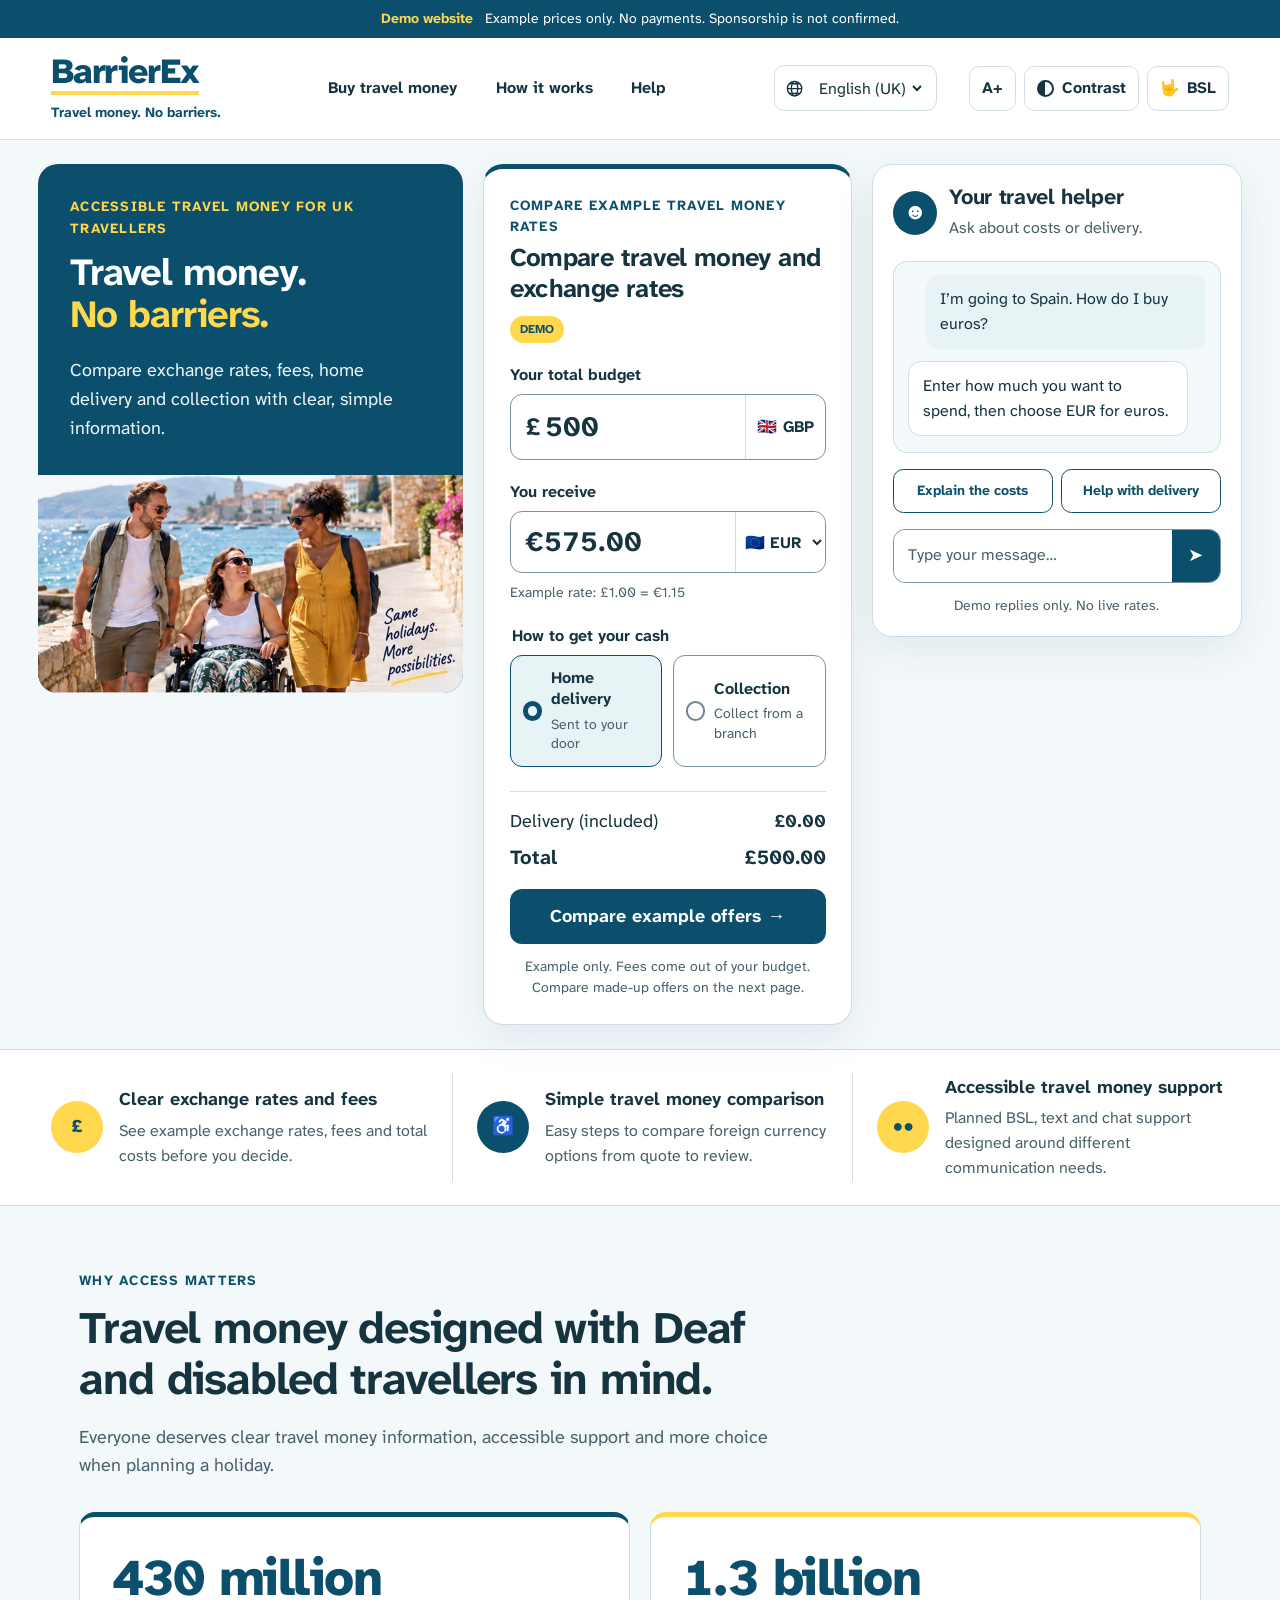
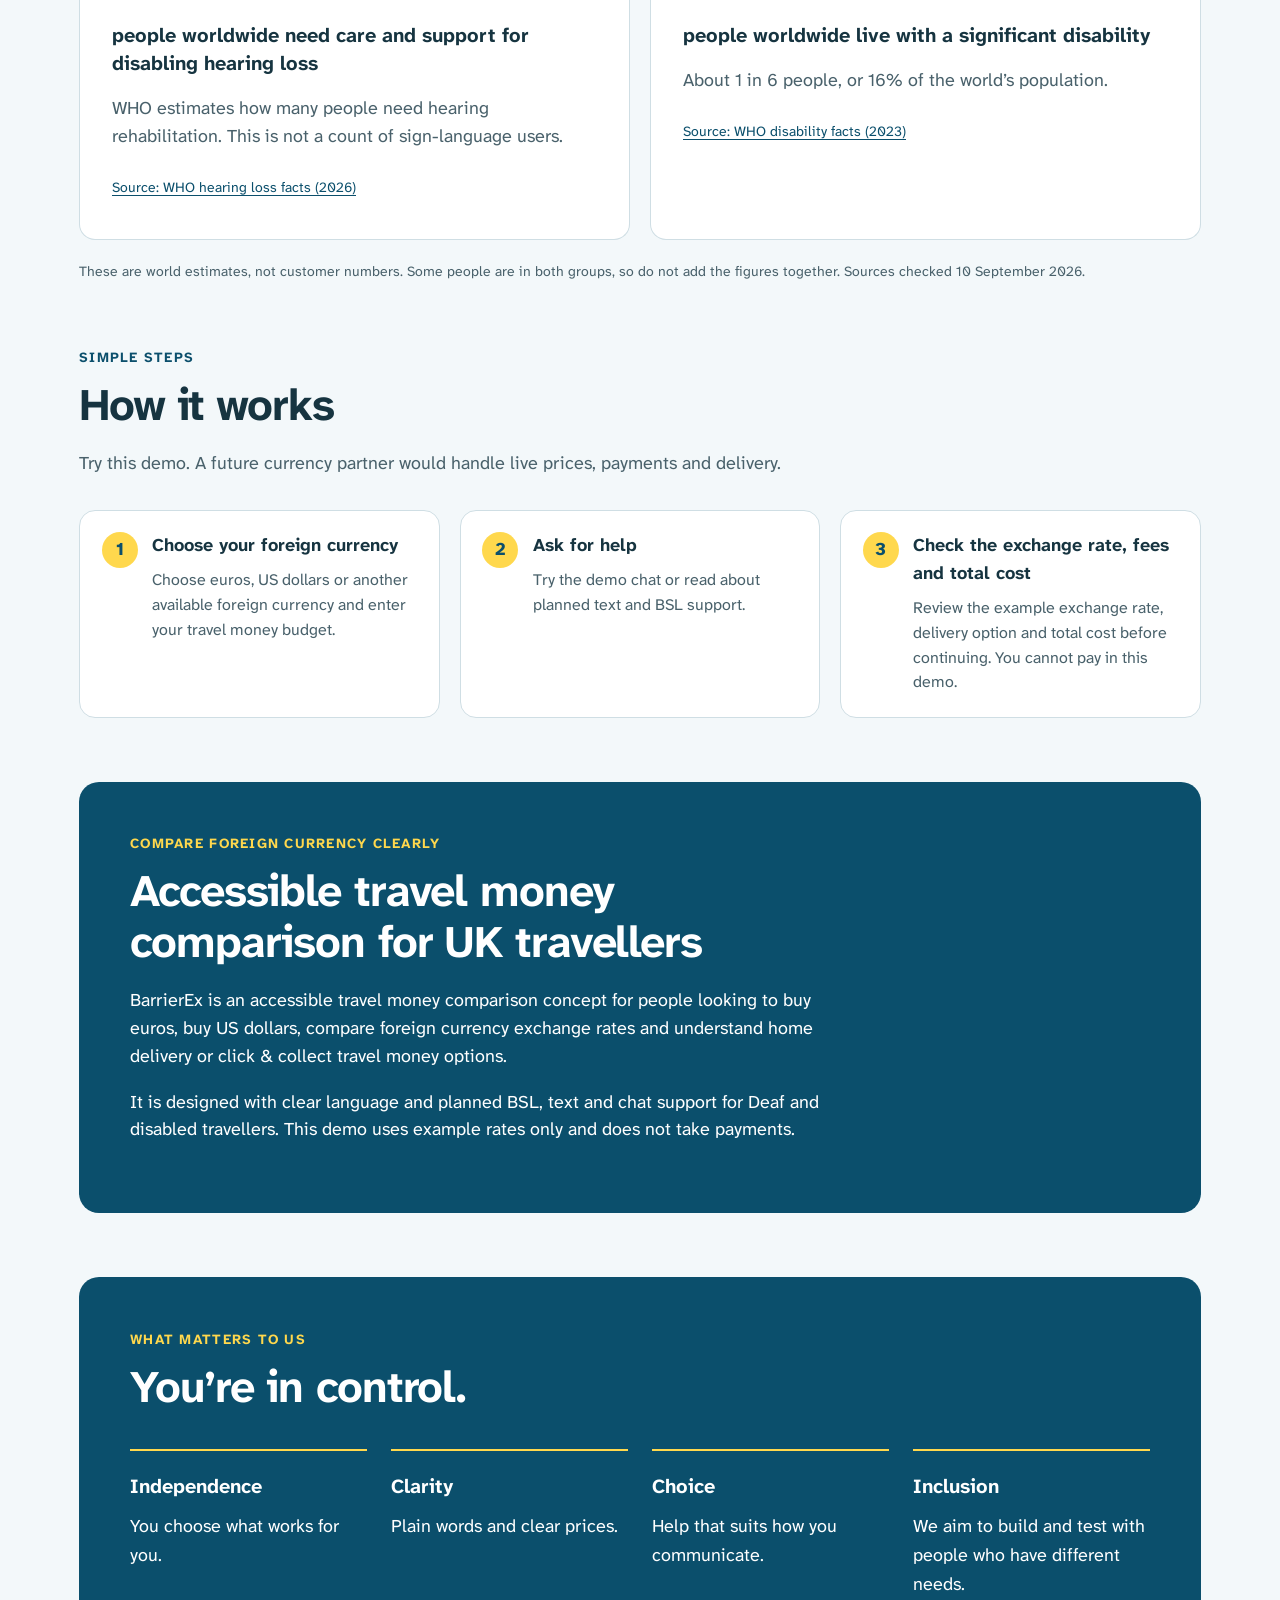
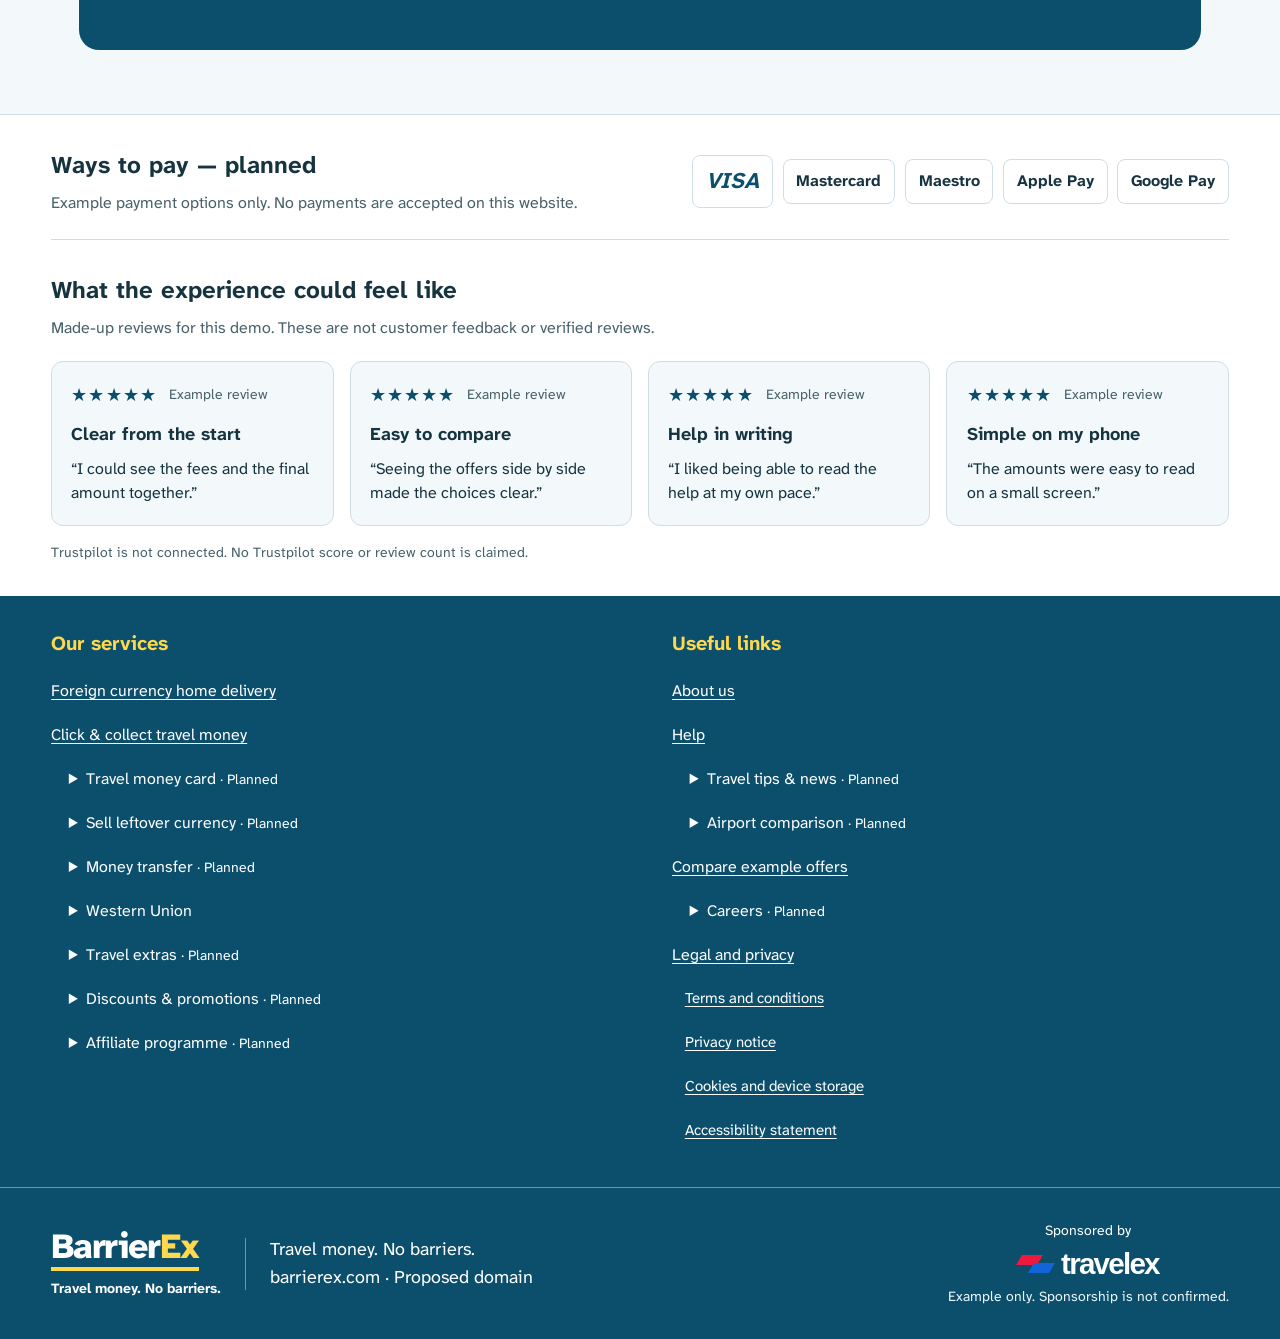
==== commit 84a1ed05: "Improve BarrierEx site-wide colour contrast" ====
--- a/index.html
+++ b/index.html
@@ -23,7 +23,7 @@
     </script>
     <link rel="icon" href="favicon.svg?v=teal" type="image/svg+xml" />
     <link rel="preload" href="atkinson-hyperlegible-next.ttf" as="font" type="font/ttf" crossorigin />
-    <link rel="stylesheet" href="styles.css?v=20260911-legal" />
+    <link rel="stylesheet" href="styles.css?v=20260911-contrast" />
     <script src="languages.js?v=20260911-legal" defer></script>
     <script src="app.js?v=20260911-seo" defer></script>
   </head>
--- a/styles.css
+++ b/styles.css
@@ -424,7 +424,8 @@
 .how-section { padding-bottom: 4rem; }
 .section-heading { max-width: 720px; }
 .section-heading h2 { margin: 0; font-size: clamp(2rem, 3.5vw, 3rem); line-height: 1.15; letter-spacing: -0.025em; }
-.section-heading > p:last-child { margin: 1.15rem 0 0; color: var(--muted); font-size: 1.125rem; }
+.inclusion-section .section-heading > p:last-child,
+.how-section .section-heading > p:last-child { margin: 1.15rem 0 0; color: var(--muted); font-size: 1.125rem; }
 .inclusion-stats { display: grid; grid-template-columns: repeat(2, minmax(0, 1fr)); gap: 1.25rem; margin-top: 2rem; }
 .stat-card { padding: clamp(1.25rem, 3vw, 2rem); border: 1px solid var(--line); border-top: 5px solid var(--blue); border-radius: 1rem; background: var(--surface); }
 .stat-card:nth-child(2) { border-top-color: var(--yellow); }
@@ -449,7 +450,9 @@
   background: var(--blue);
   color: white;
 }
-.values-section .eyebrow { color: white; }
+.values-section .eyebrow { color: var(--yellow); }
+.values-section .section-heading h2,
+.values-section .section-heading > p:not(.eyebrow) { color: #ffffff; }
 .values-grid { margin: 2.25rem 0 0; display: grid; grid-template-columns: repeat(4, minmax(0, 1fr)); gap: 1.5rem; }
 .values-grid > div { padding-top: 1.25rem; border-top: 2px solid var(--yellow); min-width: 0; }
 .values-grid dt { font-size: 1.25rem; font-weight: 700; overflow-wrap: break-word; }
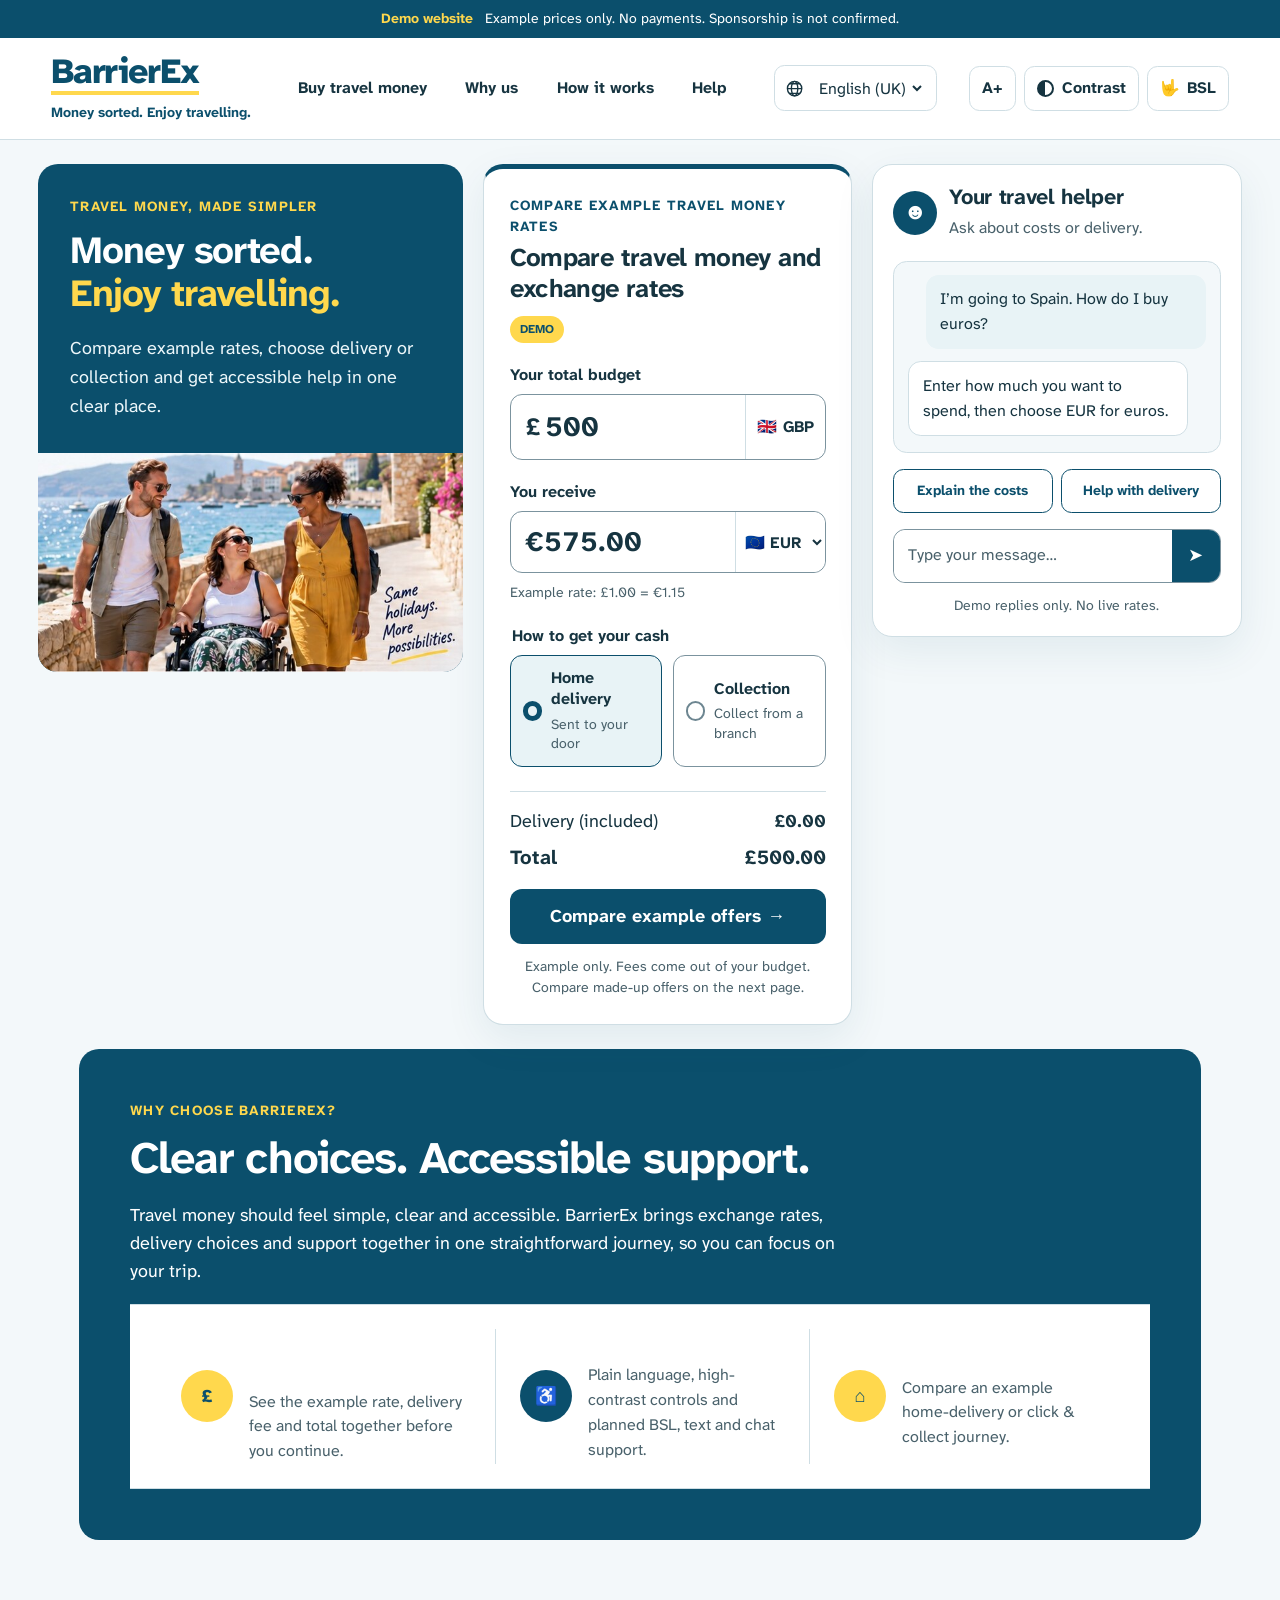
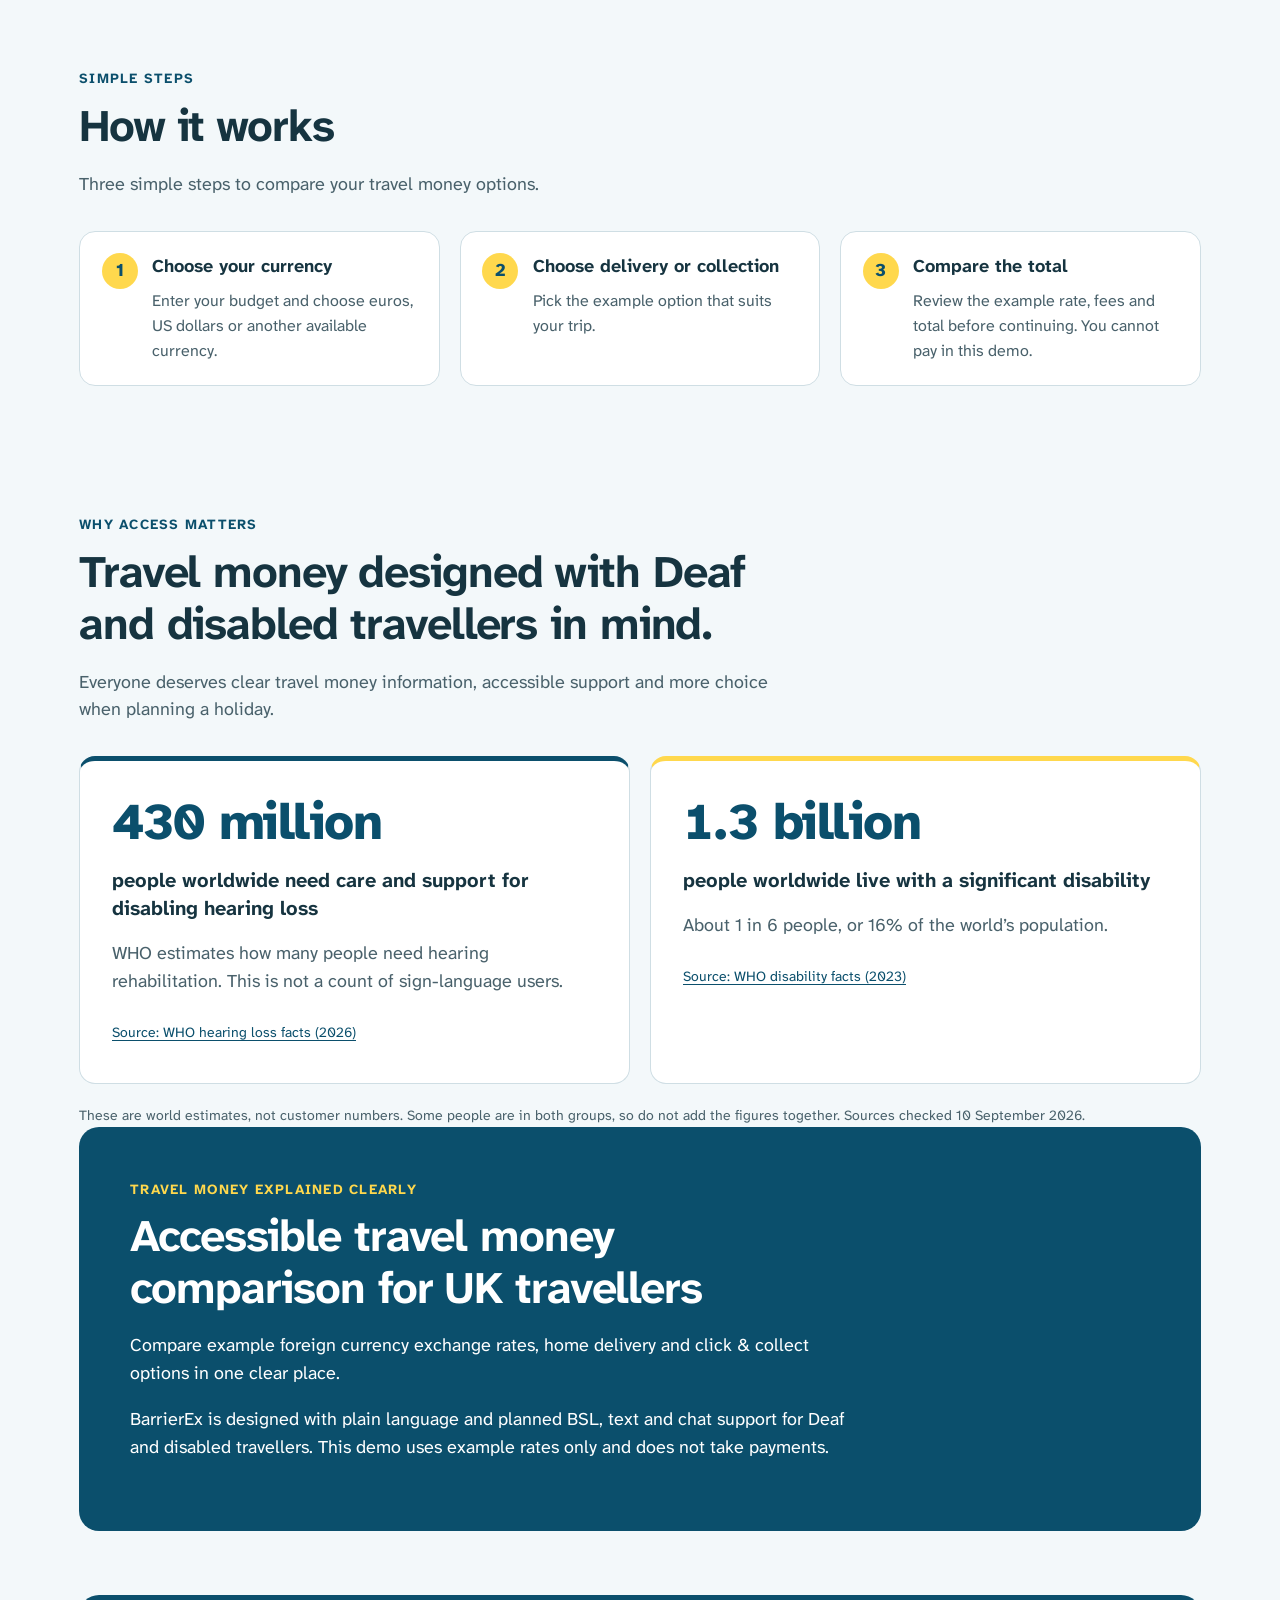
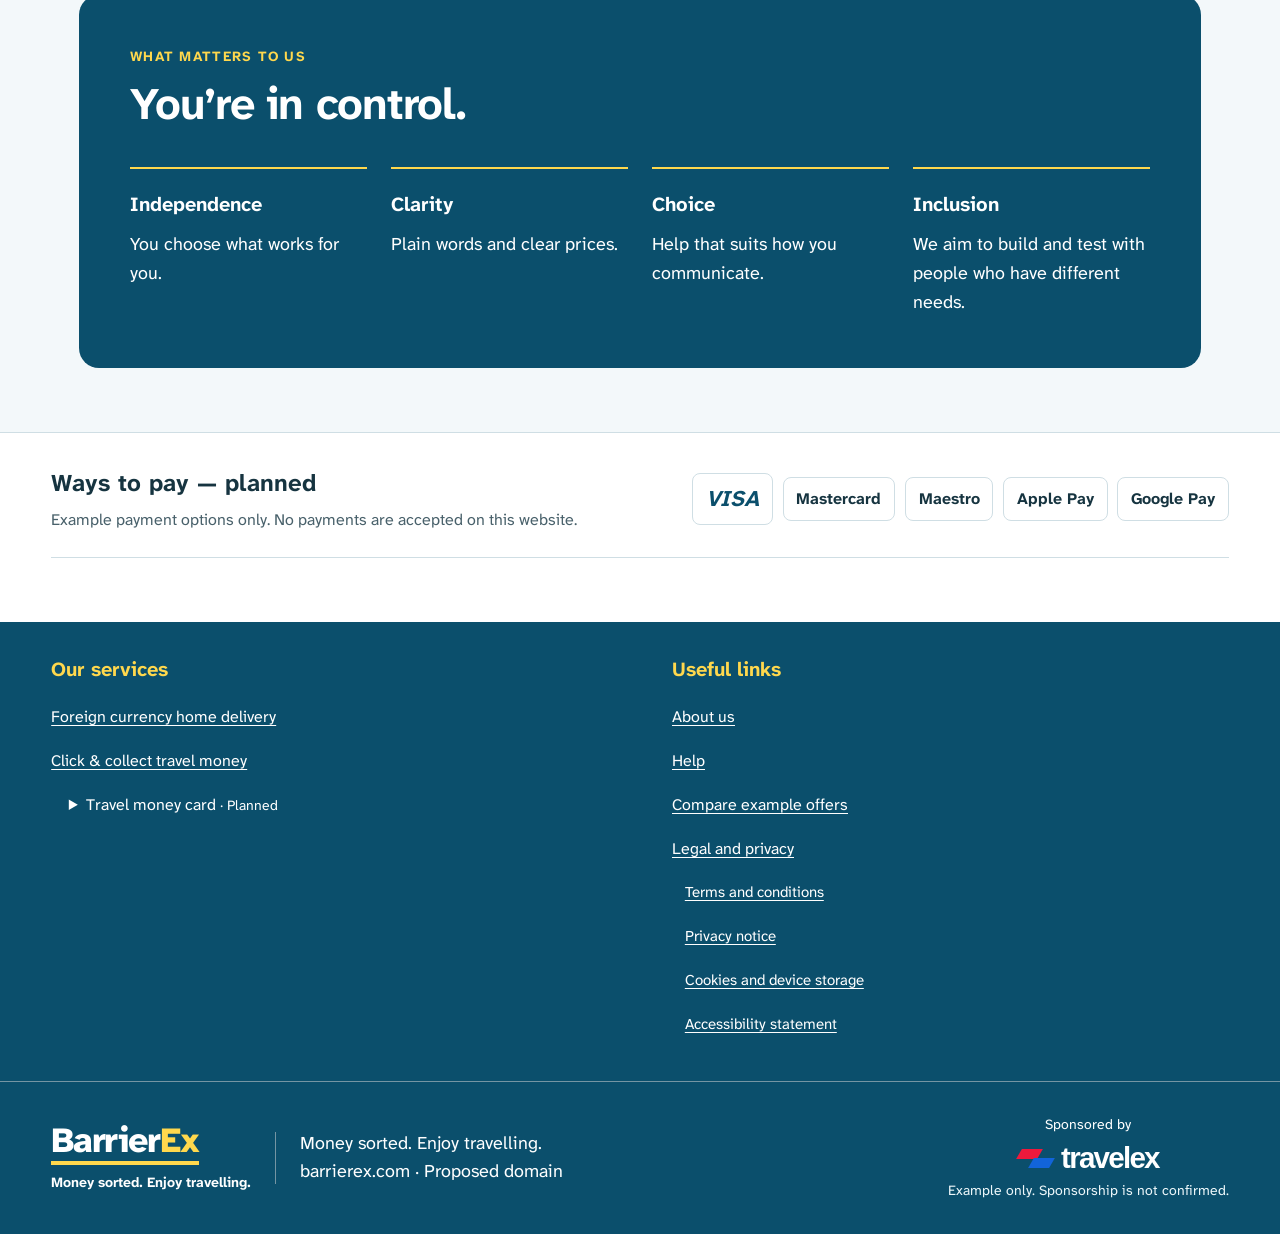
==== commit f041233f: "Simplify BarrierEx homepage and add Why choose us section" ====
--- a/index.html
+++ b/index.html
@@ -38,7 +38,7 @@
     <header class="site-header">
       <a class="brand" href="#top" data-i18n-aria-label="brandHome" aria-label="BarrierEx Travel Money home">
         <span class="brand-main barrier-wordmark">Barrier<span class="brand-ex">Ex</span></span>
-        <span class="brand-sub brand-tagline" data-i18n="tagline">Travel money. No barriers.</span>
+        <span class="brand-sub brand-tagline" data-i18n="tagline">Money sorted. Enjoy travelling.</span>
       </a>
 
       <button class="menu-toggle" type="button" aria-expanded="false" aria-controls="main-nav">
@@ -48,6 +48,7 @@
 
       <nav id="main-nav" class="main-nav" data-i18n-aria-label="mainNavigation" aria-label="Main menu">
         <a href="#quote" data-i18n="buyMoney">Buy travel money</a>
+        <a href="#why-us">Why us</a>
         <a href="#how-it-works" data-i18n="howItWorks">How it works</a>
         <a href="#help" data-i18n="help">Help</a>
       </nav>
@@ -149,9 +150,9 @@
 
         <article class="hero-panel">
           <div class="hero-copy">
-            <p class="eyebrow" data-i18n="heroEyebrow">Accessible travel money for UK travellers</p>
-            <h2><span data-i18n="heroFirst">Travel money.</span><br /><span class="hero-accent" data-i18n="heroSecond">No barriers.</span></h2>
-            <p class="hero-intro" data-i18n="heroIntro">Compare exchange rates, fees, home delivery and collection with clear, simple information.</p>
+            <p class="eyebrow" data-i18n="heroEyebrow">Travel money, made simpler</p>
+            <h2><span data-i18n="heroFirst">Money sorted.</span><br /><span class="hero-accent" data-i18n="heroSecond">Enjoy travelling.</span></h2>
+            <p class="hero-intro" data-i18n="heroIntro">Compare example rates, choose delivery or collection and get accessible help in one clear place.</p>
           </div>
           <img class="hero-image" src="hero-travellers.jpg"
             data-i18n-alt="photoAlt" alt="Three friends on a sunny seaside holiday, including a woman using a wheelchair"
@@ -185,23 +186,42 @@
             </form>
             <p class="chat-disclaimer" data-i18n="chatNote">Demo replies only. No live rates.</p>
           </section>
-
-        </div>
-      </section>
-
-      <section class="benefits" data-i18n-aria-label="benefitsLabel" aria-label="BarrierEx benefits">
-        <article>
-          <span class="benefit-icon yellow" aria-hidden="true">£</span>
-          <div><h2 data-i18n="clearPrices">Clear exchange rates and fees</h2><p data-i18n="clearPricesNote">See example exchange rates, fees and total costs before you decide.</p></div>
-        </article>
-        <article>
-          <span class="benefit-icon blue" aria-hidden="true">♿</span>
-          <div><h2 data-i18n="easyOrdering">Simple travel money comparison</h2><p data-i18n="easyOrderingNote">Easy steps to compare foreign currency options from quote to review.</p></div>
-        </article>
-        <article>
-          <span class="benefit-icon yellow" aria-hidden="true">●●</span>
-          <div><h2 data-i18n="supportYourWay">Accessible travel money support</h2><p data-i18n="supportYourWayNote">Planned BSL, text and chat support designed around different communication needs.</p></div>
-        </article>
+        </div>
+      </section>
+
+      <section id="why-us" class="values-section" aria-labelledby="why-us-heading">
+        <div class="section-heading">
+          <p class="eyebrow" id="why-us-label">Why choose BarrierEx?</p>
+          <h2 id="why-us-heading">Clear choices. Accessible support.</h2>
+          <p id="why-us-intro">Travel money should feel simple, clear and accessible. BarrierEx brings exchange rates, delivery choices and support together in one straightforward journey, so you can focus on your trip.</p>
+        </div>
+        <div class="benefits" data-i18n-aria-label="benefitsLabel" aria-label="BarrierEx benefits">
+          <article>
+            <span class="benefit-icon yellow" aria-hidden="true">£</span>
+            <div><h2 id="why-card-one-title">Clear costs before you decide</h2><p id="why-card-one-copy">See the example rate, delivery fee and total together before you continue.</p></div>
+          </article>
+          <article>
+            <span class="benefit-icon blue" aria-hidden="true">♿</span>
+            <div><h2 id="why-card-two-title">Accessible by design</h2><p id="why-card-two-copy">Plain language, high-contrast controls and planned BSL, text and chat support.</p></div>
+          </article>
+          <article>
+            <span class="benefit-icon yellow" aria-hidden="true">⌂</span>
+            <div><h2 id="why-card-three-title">Delivery or collection</h2><p id="why-card-three-copy">Compare an example home-delivery or click &amp; collect journey.</p></div>
+          </article>
+        </div>
+      </section>
+
+      <section id="how-it-works" class="how-section">
+        <div class="section-heading">
+          <p class="eyebrow" data-i18n="simpleByDesign">Simple steps</p>
+          <h2 data-i18n="howItWorks">How it works</h2>
+          <p id="how-intro" data-i18n="howIntro">Three simple steps to compare your travel money options.</p>
+        </div>
+        <ol class="steps">
+          <li><span>1</span><div><h3 id="step-one-title">Choose your currency</h3><p id="step-one-copy">Enter your budget and choose euros, US dollars or another available currency.</p></div></li>
+          <li><span>2</span><div><h3 id="step-two-title">Choose delivery or collection</h3><p id="step-two-copy">Pick the example option that suits your trip.</p></div></li>
+          <li><span>3</span><div><h3 id="step-three-title">Compare the total</h3><p id="step-three-copy">Review the example rate, fees and total before continuing. You cannot pay in this demo.</p></div></li>
+        </ol>
       </section>
 
       <section class="inclusion-section" aria-labelledby="inclusion-heading">
@@ -225,25 +245,12 @@
         <p class="data-note" data-i18n="dataNote">These are world estimates, not customer numbers. Some people are in both groups, so do not add the figures together. Sources checked 10 September 2026.</p>
       </section>
 
-      <section id="how-it-works" class="how-section">
-        <div class="section-heading">
-          <p class="eyebrow" data-i18n="simpleByDesign">Simple steps</p>
-          <h2 data-i18n="howItWorks">How it works</h2>
-          <p data-i18n="howIntro">Try this demo. A future currency partner would handle live prices, payments and delivery.</p>
-        </div>
-        <ol class="steps">
-          <li><span>1</span><div><h3 data-i18n="stepOne">Choose your foreign currency</h3><p data-i18n="stepOneNote">Choose euros, US dollars or another available foreign currency and enter your travel money budget.</p></div></li>
-          <li><span>2</span><div><h3 data-i18n="stepTwo">Ask for help</h3><p data-i18n="stepTwoNote">Try the demo chat or read about planned text and BSL support.</p></div></li>
-          <li><span>3</span><div><h3 data-i18n="stepThree">Check the exchange rate, fees and total cost</h3><p data-i18n="stepThreeNote">Review the example exchange rate, delivery option and total cost before continuing. You cannot pay in this demo.</p></div></li>
-        </ol>
-      </section>
-
       <section id="seo-travel-money" class="values-section" aria-labelledby="seo-travel-money-heading">
         <div class="section-heading">
-          <p class="eyebrow">Compare foreign currency clearly</p>
+          <p class="eyebrow">Travel money explained clearly</p>
           <h2 id="seo-travel-money-heading">Accessible travel money comparison for UK travellers</h2>
-          <p>BarrierEx is an accessible travel money comparison concept for people looking to buy euros, buy US dollars, compare foreign currency exchange rates and understand home delivery or click &amp; collect travel money options.</p>
-          <p>It is designed with clear language and planned BSL, text and chat support for Deaf and disabled travellers. This demo uses example rates only and does not take payments.</p>
+          <p>Compare example foreign currency exchange rates, home delivery and click &amp; collect options in one clear place.</p>
+          <p>BarrierEx is designed with plain language and planned BSL, text and chat support for Deaf and disabled travellers. This demo uses example rates only and does not take payments.</p>
         </div>
       </section>
 
@@ -261,7 +268,6 @@
       </section>
     </main>
 
-
     <section class="bottom-trust" aria-labelledby="payment-heading">
       <div class="payment-strip">
         <div>
@@ -272,34 +278,8 @@
           <li class="pay-visa">VISA</li><li>Mastercard</li><li>Maestro</li><li>Apple Pay</li><li>Google Pay</li>
         </ul>
       </div>
-      <div class="reviews-heading">
-        <h2 data-i18n="reviewsHeading">What the experience could feel like</h2>
-        <p data-i18n="reviewsNote">Made-up reviews for this demo. These are not customer feedback or verified reviews.</p>
-      </div>
-      <div class="review-grid">
-        <article class="sample-review">
-          <div class="review-meta"><span class="review-stars" role="img" data-i18n-aria-label="sampleStars" aria-label="5 out of 5 — made-up example">★★★★★</span><span data-i18n="sampleReview">Example review</span></div>
-          <h3 data-i18n="reviewOneTitle">Clear from the start</h3>
-          <p data-i18n="reviewOne">“I could see the fees and the final amount together.”</p>
-        </article>
-<article class="sample-review">
-          <div class="review-meta"><span class="review-stars" role="img" data-i18n-aria-label="sampleStars" aria-label="5 out of 5 — made-up example">★★★★★</span><span data-i18n="sampleReview">Example review</span></div>
-          <h3 data-i18n="reviewTwoTitle">Easy to compare</h3>
-          <p data-i18n="reviewTwo">“Seeing the offers side by side made the choices clear.”</p>
-        </article>
-<article class="sample-review">
-          <div class="review-meta"><span class="review-stars" role="img" data-i18n-aria-label="sampleStars" aria-label="5 out of 5 — made-up example">★★★★★</span><span data-i18n="sampleReview">Example review</span></div>
-          <h3 data-i18n="reviewThreeTitle">Help in writing</h3>
-          <p data-i18n="reviewThree">“I liked being able to read the help at my own pace.”</p>
-        </article>
-<article class="sample-review">
-          <div class="review-meta"><span class="review-stars" role="img" data-i18n-aria-label="sampleStars" aria-label="5 out of 5 — made-up example">★★★★★</span><span data-i18n="sampleReview">Example review</span></div>
-          <h3 data-i18n="reviewFourTitle">Simple on my phone</h3>
-          <p data-i18n="reviewFour">“The amounts were easy to read on a small screen.”</p>
-        </article>
-      </div>
-      <p class="trustpilot-note" data-i18n="trustpilotNote">Trustpilot is not connected. No Trustpilot score or review count is claimed.</p>
     </section>
+
     <div class="footer-directory">
       <div class="footer-directory-inner">
         <nav aria-labelledby="services-heading">
@@ -308,12 +288,6 @@
             <li><a href="index.html?delivery=home#quote" data-i18n="homeDelivery">Foreign currency home delivery</a></li>
             <li><a href="index.html?delivery=collection#quote" data-i18n="clickCollect">Click &amp; collect travel money</a></li>
             <li><details><summary><span data-i18n="moneyCard">Travel money card</span> <small>· <span data-i18n="planned">Planned</span></small></summary><p data-i18n="plannedNote">Not available in this demo. This is an idea for a future service; no bookings or applications are being taken.</p></details></li>
-<li><details><summary><span data-i18n="sellCurrency">Sell leftover currency</span> <small>· <span data-i18n="planned">Planned</span></small></summary><p data-i18n="plannedNote">Not available in this demo. This is an idea for a future service; no bookings or applications are being taken.</p></details></li>
-<li><details><summary><span data-i18n="transfer">Money transfer</span> <small>· <span data-i18n="planned">Planned</span></small></summary><p data-i18n="plannedNote">Not available in this demo. This is an idea for a future service; no bookings or applications are being taken.</p></details></li>
-            <li><details><summary>Western Union</summary><p data-i18n="thirdPartyNote">No Western Union service or partnership is connected to this website.</p></details></li>
-            <li><details><summary><span data-i18n="travelExtras">Travel extras</span> <small>· <span data-i18n="planned">Planned</span></small></summary><p data-i18n="plannedNote">Not available in this demo. This is an idea for a future service; no bookings or applications are being taken.</p></details></li>
-<li><details><summary><span data-i18n="promotions">Discounts & promotions</span> <small>· <span data-i18n="planned">Planned</span></small></summary><p data-i18n="plannedNote">Not available in this demo. This is an idea for a future service; no bookings or applications are being taken.</p></details></li>
-<li><details><summary><span data-i18n="affiliate">Affiliate programme</span> <small>· <span data-i18n="planned">Planned</span></small></summary><p data-i18n="plannedNote">Not available in this demo. This is an idea for a future service; no bookings or applications are being taken.</p></details></li>
           </ul>
         </nav>
         <nav aria-labelledby="useful-heading">
@@ -321,10 +295,7 @@
           <ul>
             <li><a href="index.html#values-heading" data-i18n="about">About us</a></li>
             <li><a href="index.html#help" data-i18n="help">Help</a></li>
-            <li><details><summary><span data-i18n="travelNews">Travel tips & news</span> <small>· <span data-i18n="planned">Planned</span></small></summary><p data-i18n="plannedNote">Not available in this demo. This is an idea for a future service; no bookings or applications are being taken.</p></details></li>
-<li><details><summary><span data-i18n="airport">Airport comparison</span> <small>· <span data-i18n="planned">Planned</span></small></summary><p data-i18n="plannedNote">Not available in this demo. This is an idea for a future service; no bookings or applications are being taken.</p></details></li>
             <li><a href="index.html#quote" data-i18n="reviewOrder">Compare example offers</a></li>
-            <li><details><summary><span data-i18n="careers">Careers</span> <small>· <span data-i18n="planned">Planned</span></small></summary><p data-i18n="plannedNote">Not available in this demo. This is an idea for a future service; no bookings or applications are being taken.</p></details></li>
             <li><a href="legal.html" data-i18n="legalHeading">Legal and privacy</a></li>
             <li class="footer-sub-link"><a href="legal.html#terms" data-i18n="termsLink">Terms and conditions</a></li>
             <li class="footer-sub-link"><a href="legal.html#privacy" data-i18n="privacyLink">Privacy notice</a></li>
@@ -339,10 +310,10 @@
       <div class="footer-brand">
         <a class="brand brand-inverse" href="#top" data-i18n-aria-label="brandHome" aria-label="BarrierEx Travel Money home">
           <span class="brand-main barrier-wordmark">Barrier<span class="brand-ex">Ex</span></span>
-          <span class="brand-sub brand-tagline" data-i18n="tagline">Travel money. No barriers.</span>
+          <span class="brand-sub brand-tagline" data-i18n="tagline">Money sorted. Enjoy travelling.</span>
         </a>
         <span class="footer-divider" aria-hidden="true"></span>
-        <div><p data-i18n="tagline">Travel money. No barriers.</p><p class="proposed-domain" data-i18n="proposedDomain">barrierex.com · Proposed domain</p></div>
+        <div><p class="footer-tagline-copy" data-i18n="tagline">Money sorted. Enjoy travelling.</p><p class="proposed-domain" data-i18n="proposedDomain">barrierex.com · Proposed domain</p></div>
       </div>
 
       <div class="sponsor-example" data-i18n-aria-label="sponsorAria" aria-label="Example Travelex sponsorship. Not confirmed.">
@@ -370,7 +341,130 @@
       </form>
     </dialog>
 
+    <script>
+      document.addEventListener("DOMContentLoaded", () => {
+        const languageSelect = document.querySelector("#site-language");
+        const copy = {
+          "en-GB": {
+            tagline: "Money sorted. Enjoy travelling.",
+            heroEyebrow: "Travel money, made simpler",
+            heroFirst: "Money sorted.",
+            heroSecond: "Enjoy travelling.",
+            heroIntro: "Compare example rates, choose delivery or collection and get accessible help in one clear place.",
+            whyLabel: "Why choose BarrierEx?",
+            whyHeading: "Clear choices. Accessible support.",
+            whyIntro: "Travel money should feel simple, clear and accessible. BarrierEx brings exchange rates, delivery choices and support together in one straightforward journey, so you can focus on your trip.",
+            cards: [
+              ["Clear costs before you decide", "See the example rate, delivery fee and total together before you continue."],
+              ["Accessible by design", "Plain language, high-contrast controls and planned BSL, text and chat support."],
+              ["Delivery or collection", "Compare an example home-delivery or click & collect journey."]
+            ],
+            howIntro: "Three simple steps to compare your travel money options.",
+            steps: [
+              ["Choose your currency", "Enter your budget and choose euros, US dollars or another available currency."],
+              ["Choose delivery or collection", "Pick the example option that suits your trip."],
+              ["Compare the total", "Review the example rate, fees and total before continuing. You cannot pay in this demo."]
+            ]
+          },
+          "es-ES": {
+            tagline: "Dinero listo. Disfruta del viaje.",
+            heroEyebrow: "Dinero para viajar, más sencillo",
+            heroFirst: "Dinero listo.",
+            heroSecond: "Disfruta del viaje.",
+            heroIntro: "Compara tipos de cambio de ejemplo, elige entrega o recogida y encuentra ayuda accesible en un solo lugar.",
+            whyLabel: "¿Por qué elegir BarrierEx?",
+            whyHeading: "Opciones claras. Apoyo accesible.",
+            whyIntro: "El dinero para viajar debería ser sencillo, claro y accesible. BarrierEx reúne tipos de cambio, opciones de entrega y ayuda en un proceso fácil de seguir.",
+            cards: [
+              ["Costes claros antes de decidir", "Consulta juntos el tipo de cambio de ejemplo, la entrega y el total."],
+              ["Accesible desde el diseño", "Lenguaje claro, alto contraste y ayuda en BSL, texto y chat prevista."],
+              ["Entrega o recogida", "Compara un ejemplo de entrega a domicilio o recogida."]
+            ],
+            howIntro: "Tres pasos sencillos para comparar tus opciones de dinero para viajar.",
+            steps: [
+              ["Elige tu moneda", "Introduce tu presupuesto y elige euros, dólares estadounidenses u otra moneda disponible."],
+              ["Elige entrega o recogida", "Selecciona la opción de ejemplo que mejor se adapte a tu viaje."],
+              ["Compara el total", "Revisa el tipo de cambio de ejemplo, las comisiones y el total. No puedes pagar en esta demo."]
+            ]
+          },
+          "fr-FR": {
+            tagline: "Votre argent est prêt. Profitez du voyage.",
+            heroEyebrow: "L'argent de voyage, en plus simple",
+            heroFirst: "Votre argent est prêt.",
+            heroSecond: "Profitez du voyage.",
+            heroIntro: "Comparez des taux d'exemple, choisissez la livraison ou le retrait et trouvez une aide accessible au même endroit.",
+            whyLabel: "Pourquoi choisir BarrierEx ?",
+            whyHeading: "Des choix clairs. Une aide accessible.",
+            whyIntro: "L'argent de voyage doit être simple, clair et accessible. BarrierEx réunit les taux, les options de livraison et l'aide dans un parcours facile à comprendre.",
+            cards: [
+              ["Des coûts clairs avant de choisir", "Consultez ensemble le taux d'exemple, les frais de livraison et le total."],
+              ["Accessible dès la conception", "Langage clair, contraste élevé et aide BSL, texte et chat prévue."],
+              ["Livraison ou retrait", "Comparez un exemple de livraison à domicile ou de retrait."]
+            ],
+            howIntro: "Trois étapes simples pour comparer vos options de devises.",
+            steps: [
+              ["Choisissez votre devise", "Saisissez votre budget et choisissez des euros, des dollars US ou une autre devise disponible."],
+              ["Choisissez la livraison ou le retrait", "Sélectionnez l'option d'exemple qui convient à votre voyage."],
+              ["Comparez le total", "Vérifiez le taux d'exemple, les frais et le total. Aucun paiement n'est possible dans cette démo."]
+            ]
+          },
+          "he-IL": {
+            tagline: "הכסף מסודר. תיהנו מהנסיעה.",
+            heroEyebrow: "כסף לנסיעה, פשוט יותר",
+            heroFirst: "הכסף מסודר.",
+            heroSecond: "תיהנו מהנסיעה.",
+            heroIntro: "השוו שערים לדוגמה, בחרו משלוח או איסוף וקבלו עזרה נגישה במקום אחד ברור.",
+            whyLabel: "למה לבחור ב‑BarrierEx?",
+            whyHeading: "בחירות ברורות. תמיכה נגישה.",
+            whyIntro: "כסף לנסיעה צריך להיות פשוט, ברור ונגיש. BarrierEx מרכז שערי חליפין, אפשרויות מסירה ותמיכה בתהליך אחד שקל להבין.",
+            cards: [
+              ["עלויות ברורות לפני שמחליטים", "ראו יחד את שער הדוגמה, עלות המסירה והסכום הכולל."],
+              ["נגיש כבר מהתכנון", "שפה ברורה, ניגודיות גבוהה ותמיכה מתוכננת ב‑BSL, טקסט וצ'אט."],
+              ["משלוח או איסוף", "השוו מסלול לדוגמה של משלוח הביתה או איסוף."]
+            ],
+            howIntro: "שלושה שלבים פשוטים להשוואת אפשרויות הכסף לנסיעה.",
+            steps: [
+              ["בחרו מטבע", "הזינו תקציב ובחרו אירו, דולר אמריקאי או מטבע זמין אחר."],
+              ["בחרו משלוח או איסוף", "בחרו את אפשרות הדוגמה שמתאימה לנסיעה שלכם."],
+              ["השוו את הסכום הכולל", "בדקו את שער הדוגמה, העמלות והסכום הכולל. אי אפשר לשלם בהדגמה הזו."]
+            ]
+          }
+        };
+
+        function setText(selector, value) {
+          const element = document.querySelector(selector);
+          if (element) element.textContent = value;
+        }
+
+        function refreshBarrierCopy() {
+          const locale = languageSelect?.value || document.documentElement.lang || "en-GB";
+          const text = copy[locale] || copy["en-GB"];
+          document.querySelectorAll(".brand-tagline, .footer-tagline-copy").forEach((element) => {
+            element.textContent = text.tagline;
+          });
+          setText(".hero-panel .eyebrow", text.heroEyebrow);
+          setText(".hero-panel [data-i18n='heroFirst']", text.heroFirst);
+          setText(".hero-panel [data-i18n='heroSecond']", text.heroSecond);
+          setText(".hero-panel .hero-intro", text.heroIntro);
+          setText("#why-us-label", text.whyLabel);
+          setText("#why-us-heading", text.whyHeading);
+          setText("#why-us-intro", text.whyIntro);
+          text.cards.forEach((card, index) => {
+            setText(`#why-card-${["one", "two", "three"][index]}-title`, card[0]);
+            setText(`#why-card-${["one", "two", "three"][index]}-copy`, card[1]);
+          });
+          setText("#how-intro", text.howIntro);
+          text.steps.forEach((step, index) => {
+            setText(`#step-${["one", "two", "three"][index]}-title`, step[0]);
+            setText(`#step-${["one", "two", "three"][index]}-copy`, step[1]);
+          });
+        }
+
+        refreshBarrierCopy();
+        languageSelect?.addEventListener("change", () => window.setTimeout(refreshBarrierCopy, 0));
+      });
+    </script>
 
     <noscript><p class="noscript" data-i18n="noScript">Turn on JavaScript in your browser to use the quote, language choice and demo chat.</p></noscript>
   </body>
-</html>
+</html>
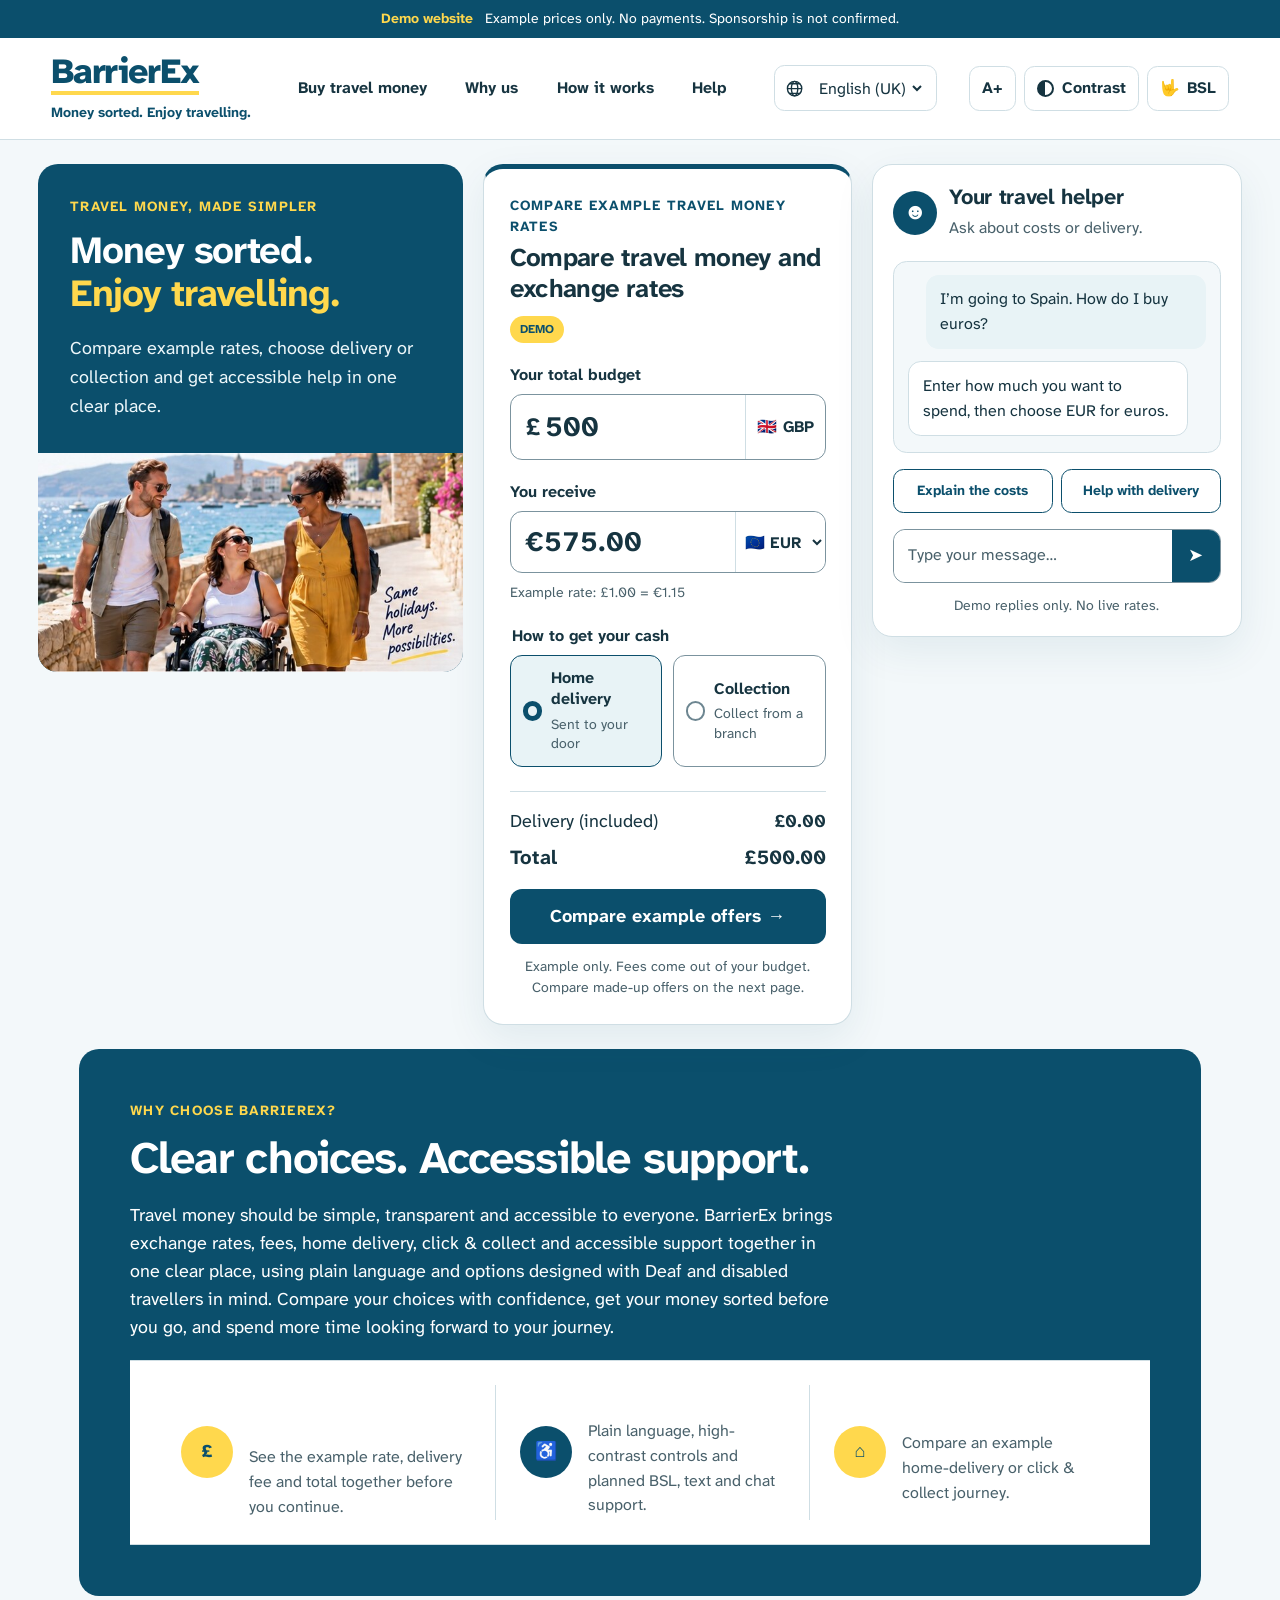
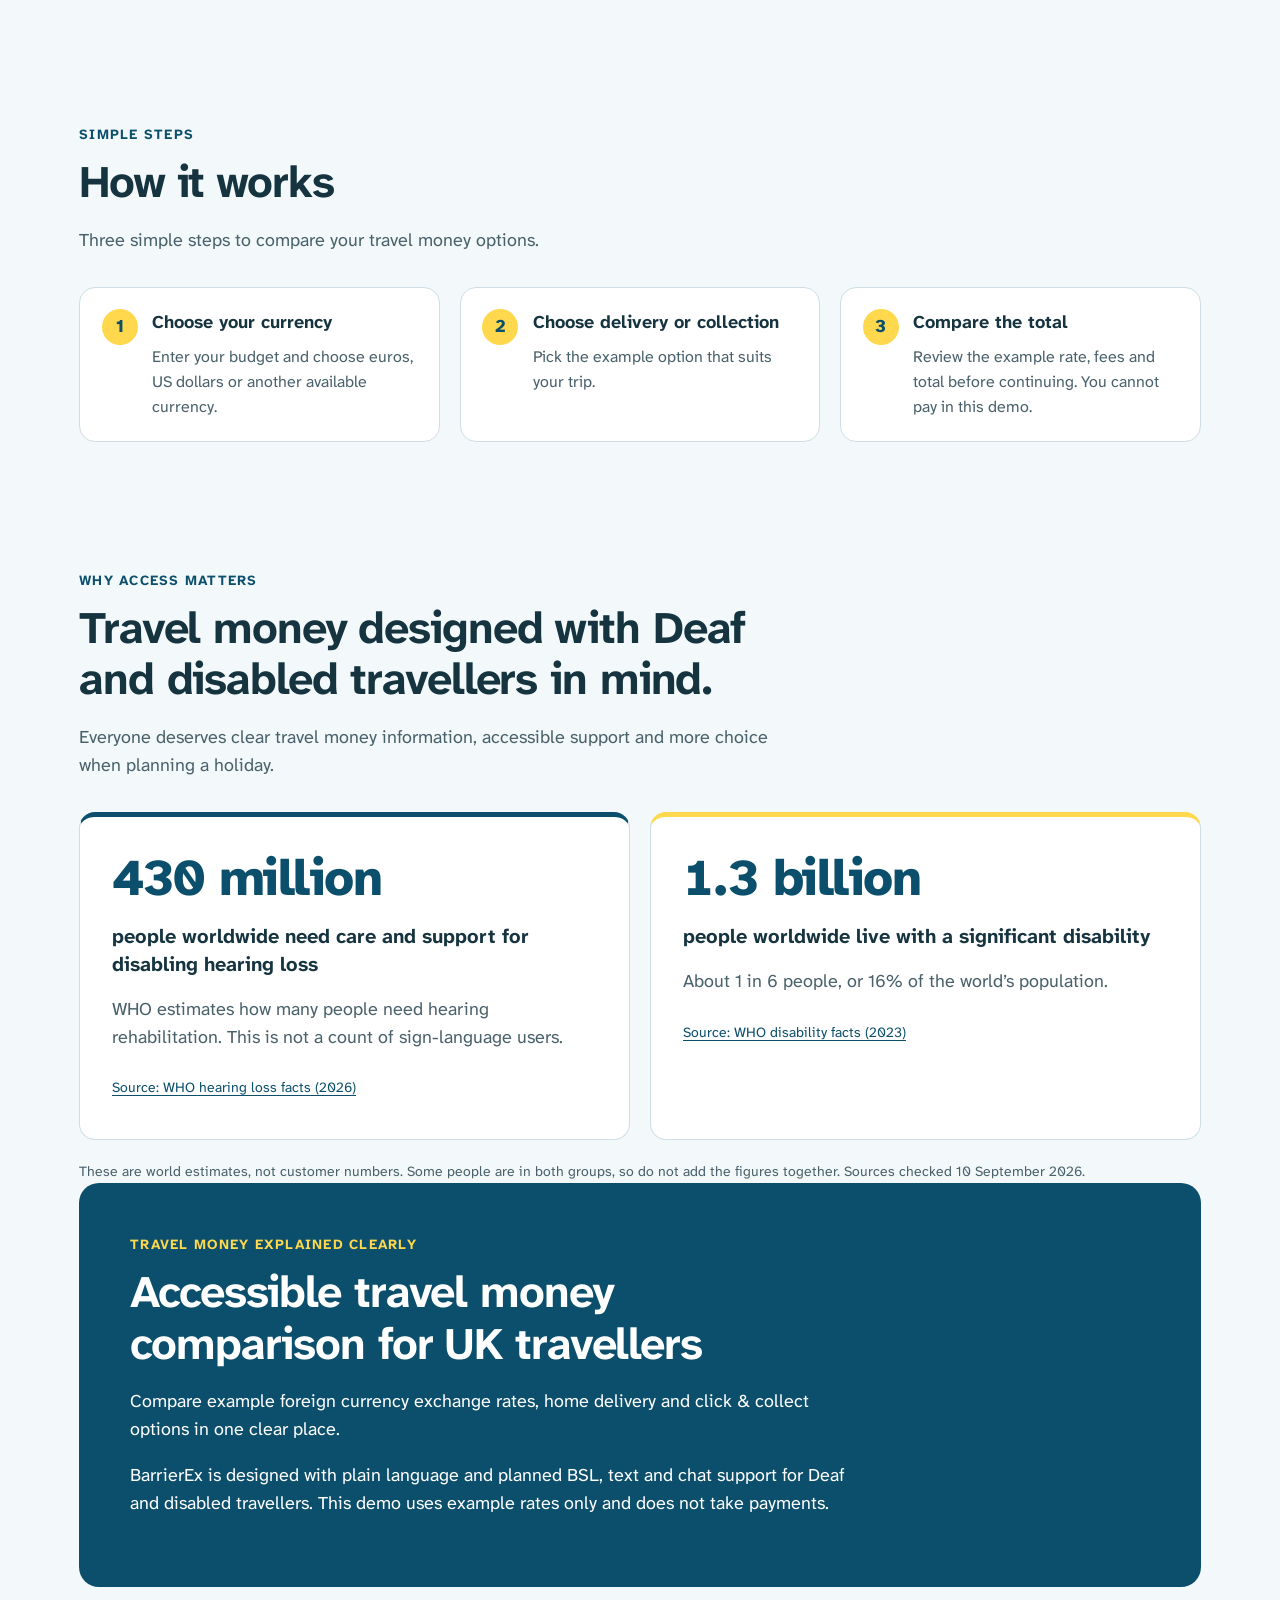
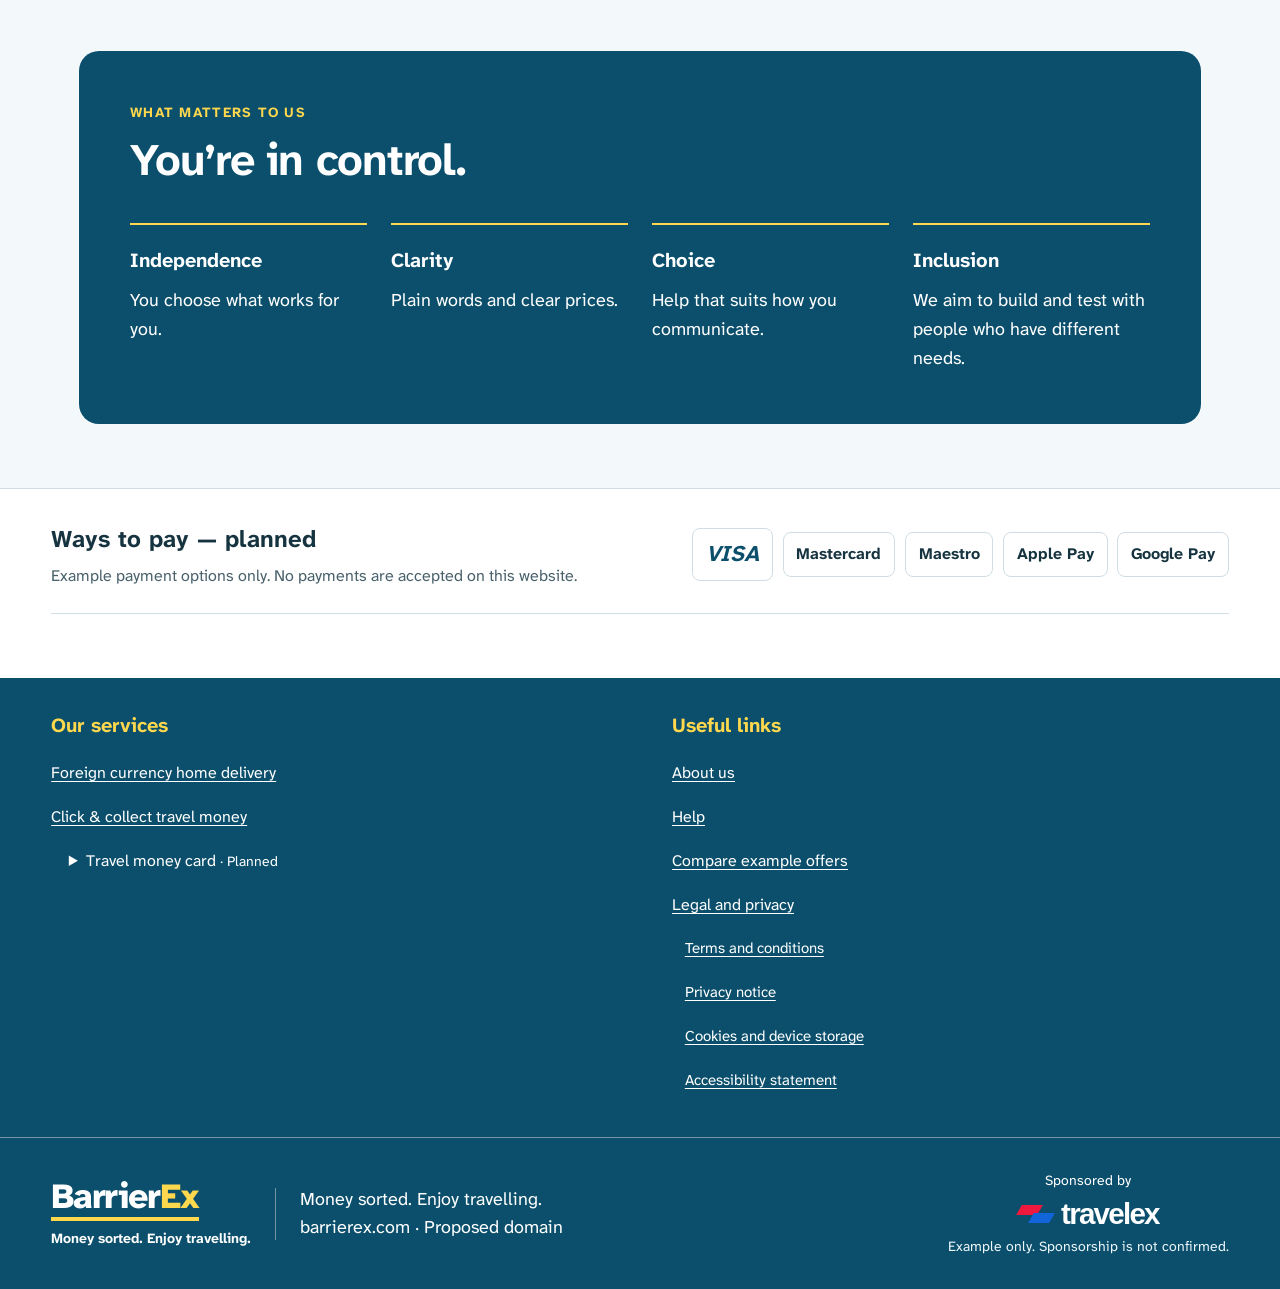
==== commit 6739e474: "Improve BarrierEx Why us statement" ====
--- a/index.html
+++ b/index.html
@@ -193,7 +193,7 @@
         <div class="section-heading">
           <p class="eyebrow" id="why-us-label">Why choose BarrierEx?</p>
           <h2 id="why-us-heading">Clear choices. Accessible support.</h2>
-          <p id="why-us-intro">Travel money should feel simple, clear and accessible. BarrierEx brings exchange rates, delivery choices and support together in one straightforward journey, so you can focus on your trip.</p>
+          <p id="why-us-intro">Travel money should be simple, transparent and accessible to everyone. BarrierEx brings exchange rates, fees, home delivery, click & collect and accessible support together in one clear place, using plain language and options designed with Deaf and disabled travellers in mind. Compare your choices with confidence, get your money sorted before you go, and spend more time looking forward to your journey.</p>
         </div>
         <div class="benefits" data-i18n-aria-label="benefitsLabel" aria-label="BarrierEx benefits">
           <article>
@@ -353,7 +353,7 @@
             heroIntro: "Compare example rates, choose delivery or collection and get accessible help in one clear place.",
             whyLabel: "Why choose BarrierEx?",
             whyHeading: "Clear choices. Accessible support.",
-            whyIntro: "Travel money should feel simple, clear and accessible. BarrierEx brings exchange rates, delivery choices and support together in one straightforward journey, so you can focus on your trip.",
+            whyIntro: "Travel money should be simple, transparent and accessible to everyone. BarrierEx brings exchange rates, fees, home delivery, click & collect and accessible support together in one clear place, using plain language and options designed with Deaf and disabled travellers in mind. Compare your choices with confidence, get your money sorted before you go, and spend more time looking forward to your journey.",
             cards: [
               ["Clear costs before you decide", "See the example rate, delivery fee and total together before you continue."],
               ["Accessible by design", "Plain language, high-contrast controls and planned BSL, text and chat support."],
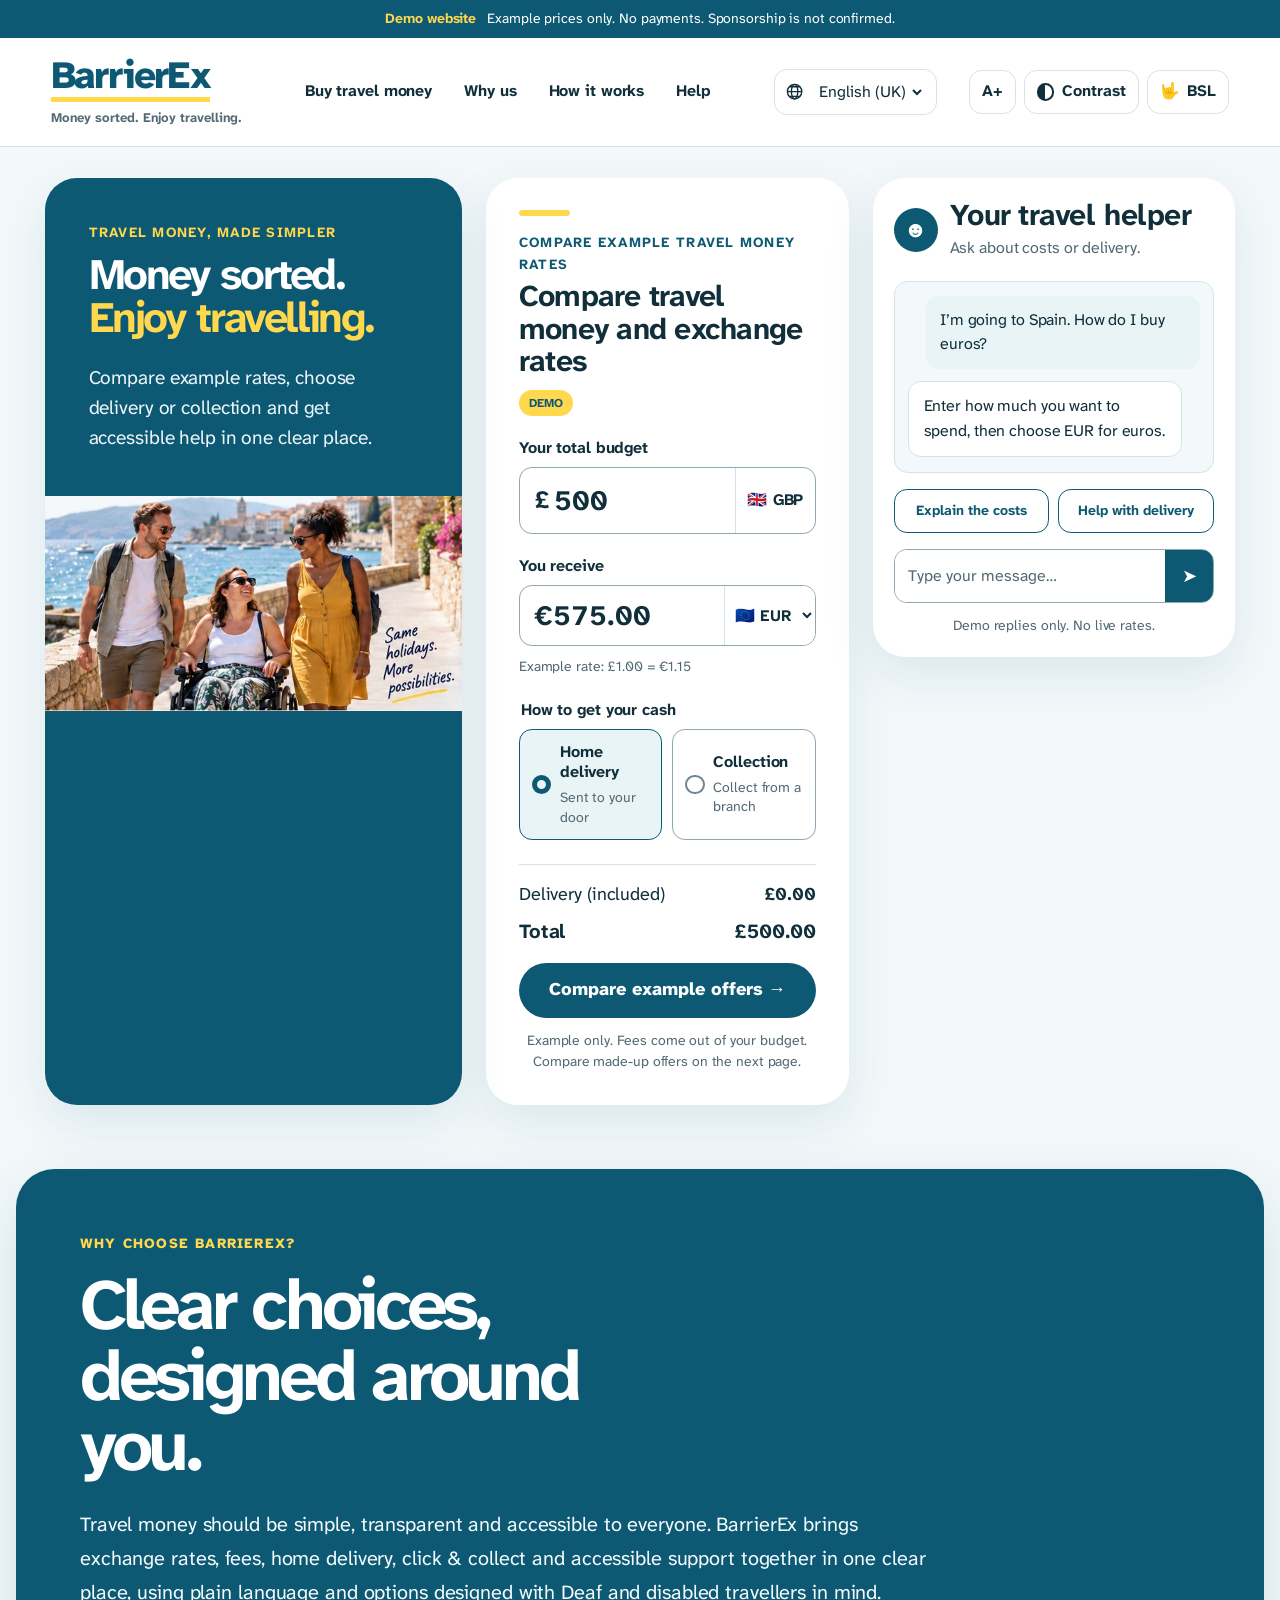
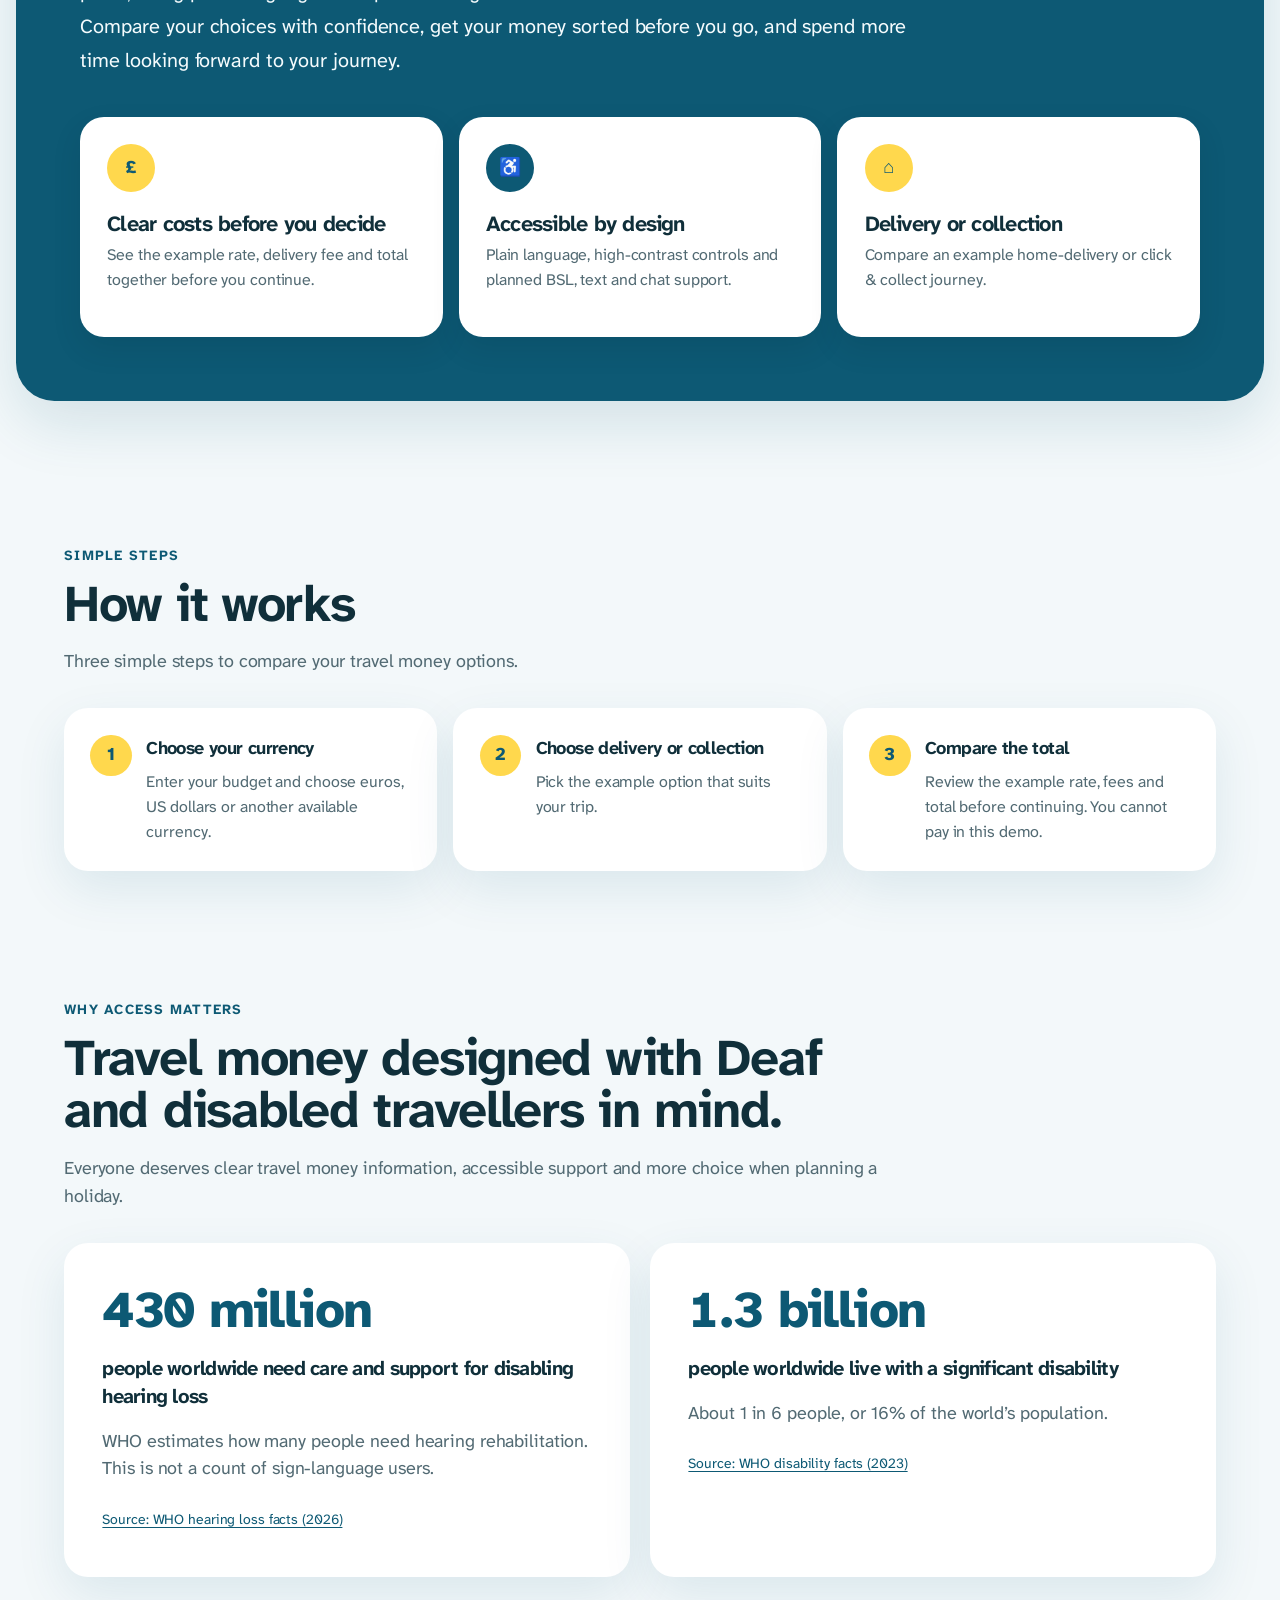
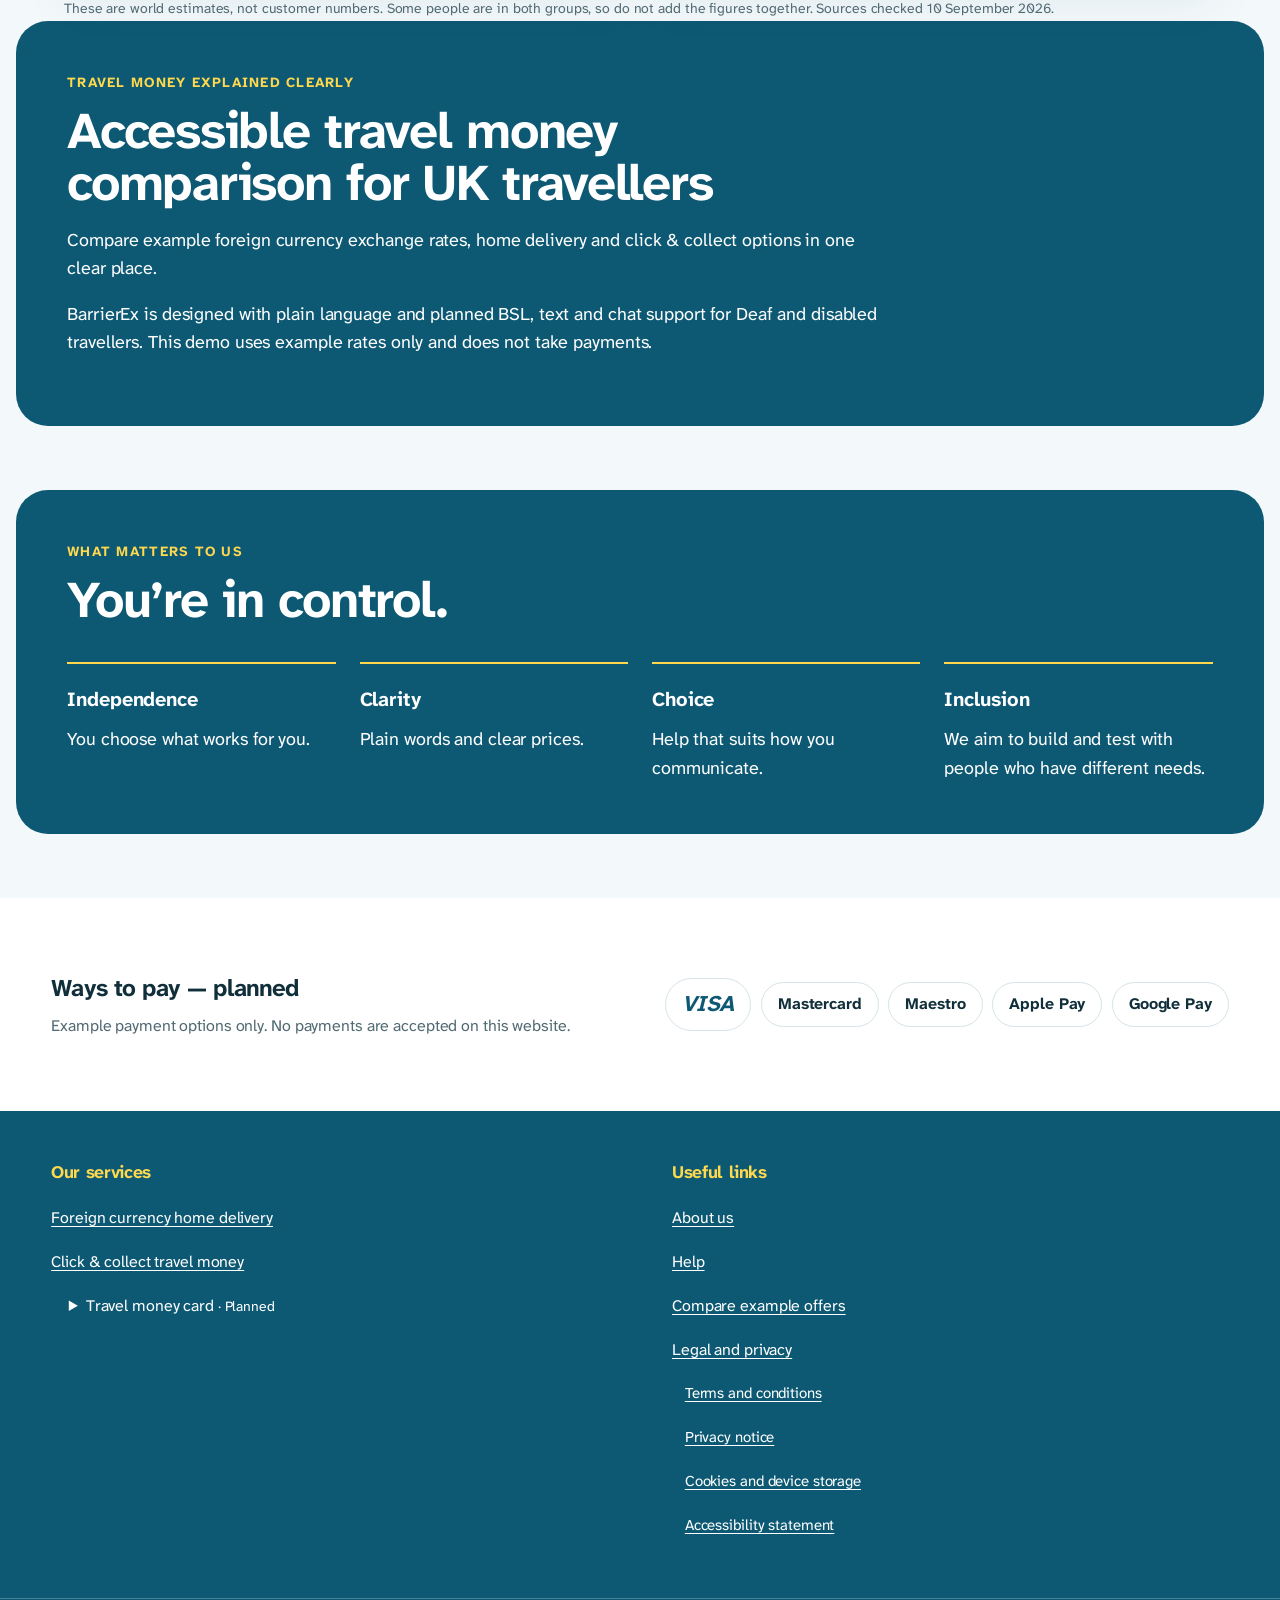
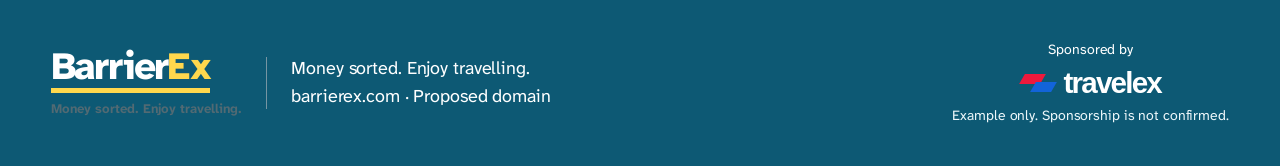
==== commit e947dc63: "Apply blue design-system styling" ====
--- a/index.html
+++ b/index.html
@@ -24,6 +24,7 @@
     <link rel="icon" href="favicon.svg?v=teal" type="image/svg+xml" />
     <link rel="preload" href="atkinson-hyperlegible-next.ttf" as="font" type="font/ttf" crossorigin />
     <link rel="stylesheet" href="styles.css?v=20260911-contrast" />
+    <link rel="stylesheet" href="design-refresh.css?v=20260914-wise-blue" />
     <script src="languages.js?v=20260911-legal" defer></script>
     <script src="app.js?v=20260911-seo" defer></script>
   </head>
@@ -192,7 +193,7 @@
       <section id="why-us" class="values-section" aria-labelledby="why-us-heading">
         <div class="section-heading">
           <p class="eyebrow" id="why-us-label">Why choose BarrierEx?</p>
-          <h2 id="why-us-heading">Clear choices. Accessible support.</h2>
+          <h2 id="why-us-heading">Clear choices, designed around you.</h2>
           <p id="why-us-intro">Travel money should be simple, transparent and accessible to everyone. BarrierEx brings exchange rates, fees, home delivery, click & collect and accessible support together in one clear place, using plain language and options designed with Deaf and disabled travellers in mind. Compare your choices with confidence, get your money sorted before you go, and spend more time looking forward to your journey.</p>
         </div>
         <div class="benefits" data-i18n-aria-label="benefitsLabel" aria-label="BarrierEx benefits">
@@ -352,7 +353,7 @@
             heroSecond: "Enjoy travelling.",
             heroIntro: "Compare example rates, choose delivery or collection and get accessible help in one clear place.",
             whyLabel: "Why choose BarrierEx?",
-            whyHeading: "Clear choices. Accessible support.",
+            whyHeading: "Clear choices, designed around you.",
             whyIntro: "Travel money should be simple, transparent and accessible to everyone. BarrierEx brings exchange rates, fees, home delivery, click & collect and accessible support together in one clear place, using plain language and options designed with Deaf and disabled travellers in mind. Compare your choices with confidence, get your money sorted before you go, and spend more time looking forward to your journey.",
             cards: [
               ["Clear costs before you decide", "See the example rate, delivery fee and total together before you continue."],
--- a/design-refresh.css
+++ b/design-refresh.css
@@ -0,0 +1,315 @@
+/* BarrierEx blue design-system refresh.
+   Inspired by modern fintech design-system principles while keeping BarrierEx's own identity. */
+:root {
+  --navy: #0d5974;
+  --blue: #0d5974;
+  --blue-hover: #08465c;
+  --blue-soft: #e9f4f7;
+  --yellow: #ffd84d;
+  --ink: #102f3a;
+  --muted: #526a73;
+  --line: #d5e3e8;
+  --surface: #ffffff;
+  --page: #f3f8fa;
+  --shadow: 0 18px 50px rgba(13, 89, 116, 0.10);
+  --radius-sm: 0.8rem;
+  --radius-md: 1.25rem;
+  --radius-lg: 2rem;
+}
+
+body { letter-spacing: -0.006em; }
+h1, h2, h3 { letter-spacing: -0.035em; }
+
+.site-header {
+  min-height: 92px;
+  padding-block: 1.15rem;
+  border-bottom: 0;
+  box-shadow: 0 1px 0 var(--line);
+}
+
+.brand-main.barrier-wordmark {
+  font-size: clamp(1.9rem, 3vw, 2.45rem);
+  font-weight: 800;
+  letter-spacing: -0.055em;
+  border-bottom-width: 5px;
+}
+
+.brand-sub.brand-tagline {
+  margin-top: 0.45rem;
+  max-width: 18rem;
+  font-size: 0.82rem;
+  font-weight: 700;
+  color: var(--muted);
+}
+
+.main-nav { gap: clamp(1rem, 2.5vw, 2.4rem); }
+.main-nav a {
+  position: relative;
+  font-weight: 700;
+  text-decoration: none;
+}
+.main-nav a::after {
+  content: "";
+  position: absolute;
+  inset-inline: 0;
+  bottom: 0.18rem;
+  height: 3px;
+  border-radius: 999px;
+  background: var(--yellow);
+  transform: scaleX(0);
+  transform-origin: center;
+  transition: transform 160ms ease;
+}
+.main-nav a:hover::after,
+.main-nav a:focus-visible::after { transform: scaleX(1); }
+
+.header-cta,
+.primary-button {
+  border-radius: 999px;
+  font-weight: 800;
+}
+.header-cta { padding-inline: 1.35rem; }
+
+.product-grid {
+  max-width: 1480px;
+  padding: 2rem clamp(1rem, 3.5vw, 4rem) 3rem;
+  gap: 1.5rem;
+}
+
+.hero-panel,
+.card,
+.quote-card,
+.chat-card { border-radius: var(--radius-lg); }
+
+.hero-panel {
+  min-height: 100%;
+  box-shadow: var(--shadow);
+}
+.hero-copy { padding: clamp(2rem, 3.4vw, 3.5rem); }
+.hero-panel h2 {
+  font-size: clamp(2.7rem, 8.5cqi, 4.6rem);
+  line-height: 0.98;
+  letter-spacing: -0.055em;
+}
+.hero-intro {
+  max-width: 34rem;
+  margin-top: 1.5rem;
+  font-size: 1.2rem;
+  line-height: 1.55;
+}
+
+.card {
+  border-color: transparent;
+  box-shadow: var(--shadow);
+}
+.quote-card {
+  padding: clamp(1.5rem, 2.5vw, 2.25rem);
+  border-top: 0;
+}
+.quote-card::before {
+  content: "";
+  width: 3.2rem;
+  height: 0.38rem;
+  margin-bottom: 1rem;
+  border-radius: 999px;
+  background: var(--yellow);
+}
+.card h2,
+.quote-card h1 {
+  font-size: clamp(1.8rem, 2.35vw, 2.35rem);
+  line-height: 1.08;
+}
+
+.money-field,
+.delivery-option,
+.chat-form,
+.quick-actions button,
+.language-picker,
+.tool-button { border-radius: var(--radius-sm); }
+.money-field,
+.delivery-option,
+.chat-form { border-color: #8da6af; }
+.delivery-option {
+  transition: transform 160ms ease, box-shadow 160ms ease, border-color 160ms ease;
+}
+.delivery-option:hover {
+  transform: translateY(-2px);
+  box-shadow: 0 8px 18px rgba(13, 89, 116, 0.08);
+}
+
+#why-us.values-section {
+  width: calc(100% - 2rem);
+  max-width: 1280px;
+  margin: 1rem auto 5rem;
+  padding: clamp(2rem, 5vw, 4.75rem);
+  border-radius: clamp(1.6rem, 3vw, 2.5rem);
+  background: var(--navy);
+  box-shadow: 0 22px 60px rgba(13, 89, 116, 0.14);
+}
+#why-us .section-heading { max-width: 920px; }
+#why-us .eyebrow {
+  margin-bottom: 1rem;
+  font-size: 0.88rem;
+  font-weight: 800;
+  letter-spacing: 0.085em;
+}
+#why-us .section-heading h2 {
+  max-width: 13ch;
+  font-size: clamp(2.65rem, 5.6vw, 4.8rem);
+  line-height: 0.98;
+  letter-spacing: -0.06em;
+}
+#why-us .section-heading > p:not(.eyebrow) {
+  max-width: 850px;
+  margin: 1.6rem 0 0;
+  font-size: clamp(1.05rem, 1.65vw, 1.25rem);
+  line-height: 1.7;
+  color: #f4fbfd;
+}
+#why-us .benefits {
+  margin-top: 2.5rem;
+  padding: 0;
+  gap: 1rem;
+  border: 0;
+  background: transparent;
+}
+#why-us .benefits article,
+#why-us .benefits article + article {
+  min-height: 220px;
+  padding: 1.7rem;
+  display: flex;
+  flex-direction: column;
+  align-items: flex-start;
+  justify-content: flex-start;
+  gap: 1.15rem;
+  border: 0;
+  border-radius: 1.5rem;
+  background: var(--surface);
+  color: var(--ink);
+  box-shadow: 0 12px 28px rgba(5, 43, 58, 0.14);
+}
+#why-us .benefit-icon { width: 3rem; height: 3rem; }
+#why-us .benefits h2 {
+  margin-top: 0.1rem;
+  color: var(--ink);
+  font-size: 1.35rem;
+  line-height: 1.15;
+}
+#why-us .benefits p {
+  margin-top: 0.4rem;
+  color: var(--muted);
+  font-size: 1rem;
+  line-height: 1.55;
+}
+
+.inclusion-section,
+.how-section {
+  max-width: 1280px;
+  padding-inline: clamp(1.25rem, 5vw, 4rem);
+}
+.section-heading { max-width: 820px; }
+.section-heading h2 {
+  font-size: clamp(2.25rem, 4vw, 3.5rem);
+  line-height: 1.02;
+}
+.steps { gap: 1rem; }
+.steps li,
+.stat-card {
+  border: 0;
+  border-radius: 1.5rem;
+  box-shadow: var(--shadow);
+}
+.steps li { padding: 1.65rem; }
+.steps li > span { width: 2.6rem; height: 2.6rem; }
+.stat-card { padding: clamp(1.5rem, 3vw, 2.4rem); }
+
+.values-section:not(#why-us) {
+  max-width: 1280px;
+  padding: clamp(2rem, 4vw, 3.5rem);
+  border-radius: 2rem;
+}
+
+.bottom-trust {
+  padding-block: 3rem;
+  border-top: 0;
+}
+.payment-strip {
+  margin-bottom: 0;
+  padding: 1.5rem 0;
+  border-bottom: 0;
+}
+.payment-badges li {
+  border-radius: 999px;
+  padding-inline: 1rem;
+}
+.footer-directory {
+  padding-block: 3rem;
+  border-bottom-color: rgba(255, 255, 255, 0.24);
+}
+.footer-directory-inner { max-width: 1280px; }
+.footer-directory h2 {
+  font-size: 1.1rem;
+  letter-spacing: -0.02em;
+}
+.site-footer { padding-block: 2.5rem; }
+
+/* Preserve the high-contrast theme even though this file loads last. */
+html.high-contrast {
+  --navy: #000;
+  --blue: #000;
+  --blue-hover: #222;
+  --blue-soft: #fff;
+  --yellow: #ffea00;
+  --ink: #000;
+  --muted: #222;
+  --line: #000;
+  --surface: #fff;
+  --page: #fff;
+  --shadow: none;
+}
+html.high-contrast #why-us.values-section,
+html.high-contrast .hero-panel { background: #fff; color: #000; border: 3px solid #000; box-shadow: none; }
+html.high-contrast #why-us .section-heading > p:not(.eyebrow),
+html.high-contrast #why-us .eyebrow { color: #000; }
+html.high-contrast #why-us .benefits article { border: 3px solid #000; box-shadow: none; }
+
+@media (max-width: 900px) {
+  #why-us.values-section {
+    margin-top: 0;
+    padding: 2.25rem 1.5rem;
+  }
+  #why-us .section-heading h2 {
+    max-width: 15ch;
+    font-size: clamp(2.4rem, 9vw, 3.6rem);
+  }
+  #why-us .benefits { grid-template-columns: 1fr; }
+  #why-us .benefits article,
+  #why-us .benefits article + article {
+    min-height: 0;
+    padding: 1.4rem;
+  }
+}
+
+@media (max-width: 560px) {
+  .product-grid { padding-inline: 0.75rem; }
+  .hero-panel,
+  .quote-card,
+  .chat-card,
+  #why-us.values-section,
+  .values-section:not(#why-us) { border-radius: 1.4rem; }
+  #why-us.values-section {
+    width: calc(100% - 1.5rem);
+    padding: 1.75rem 1.25rem;
+    margin-bottom: 3rem;
+  }
+  #why-us .section-heading > p:not(.eyebrow) {
+    font-size: 1rem;
+    line-height: 1.65;
+  }
+}
+
+@media (prefers-reduced-motion: reduce) {
+  .main-nav a::after,
+  .delivery-option { transition: none; }
+  .delivery-option:hover { transform: none; }
+}
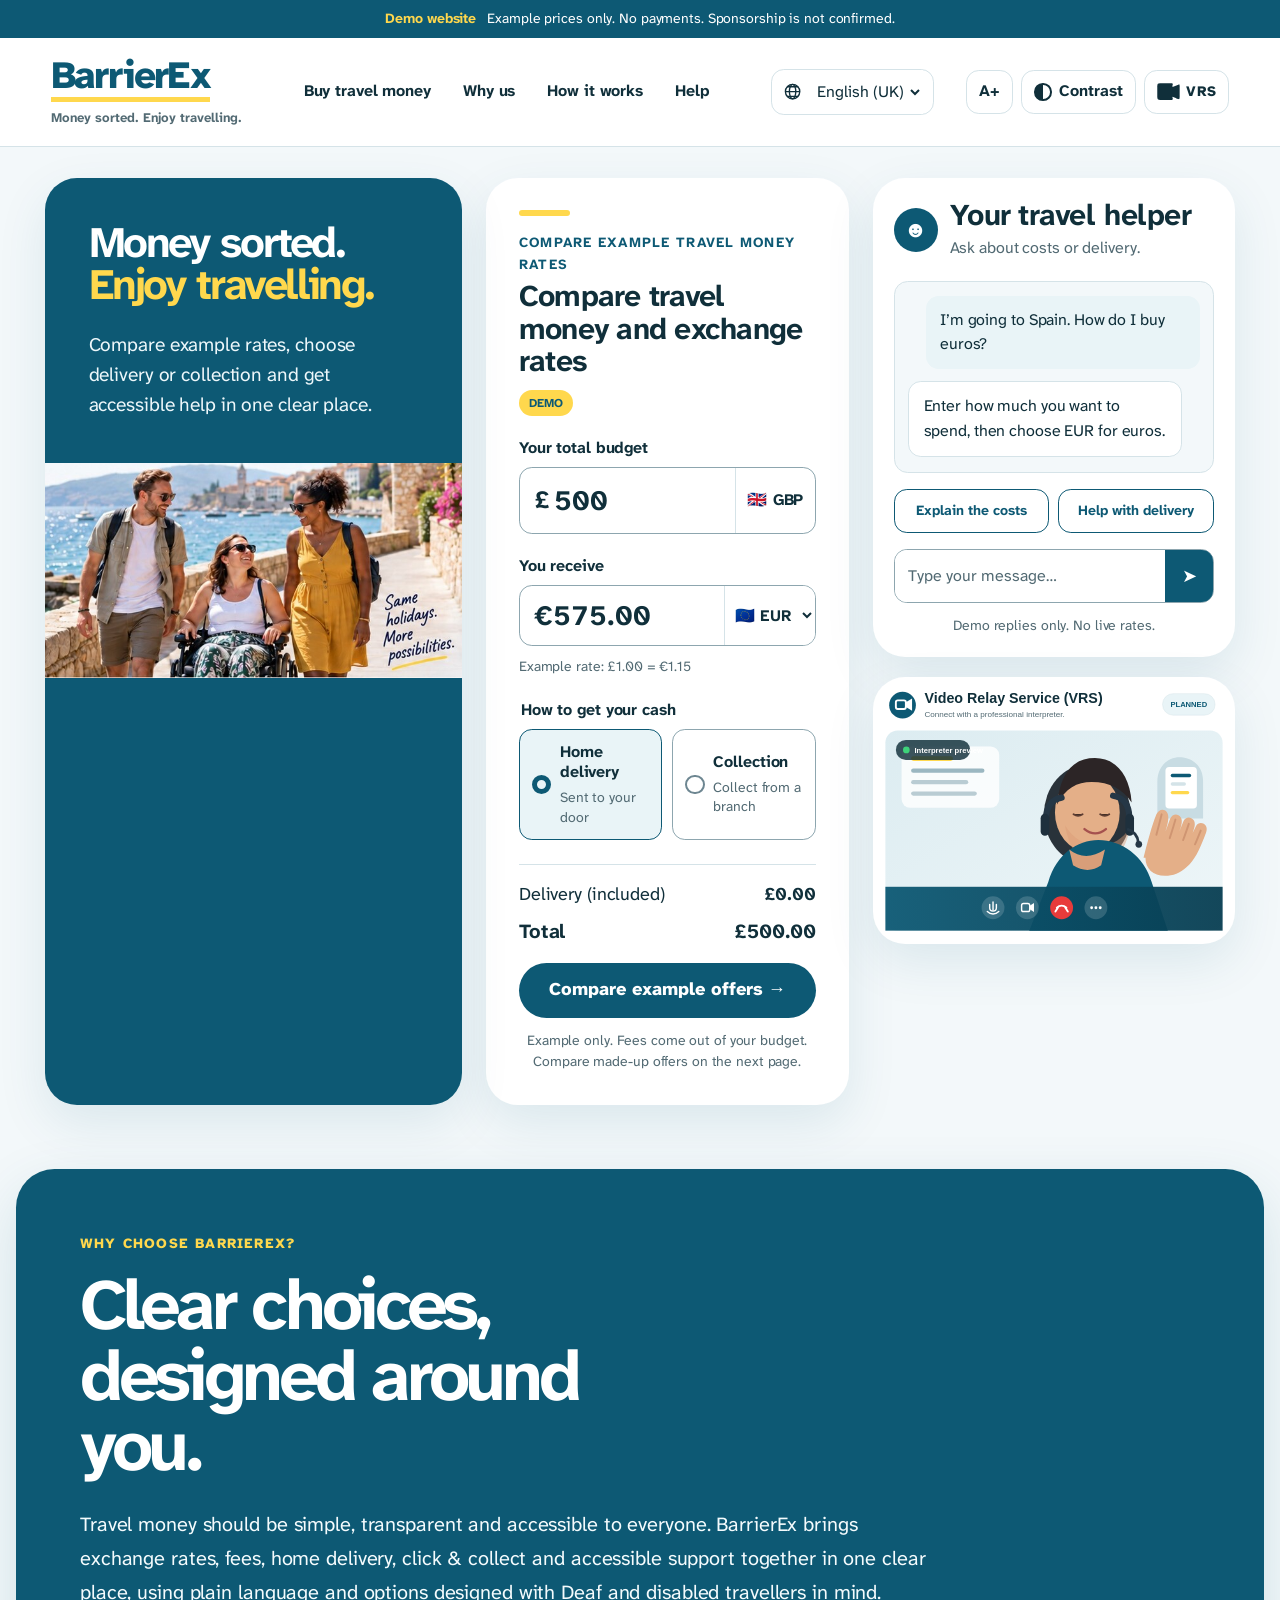
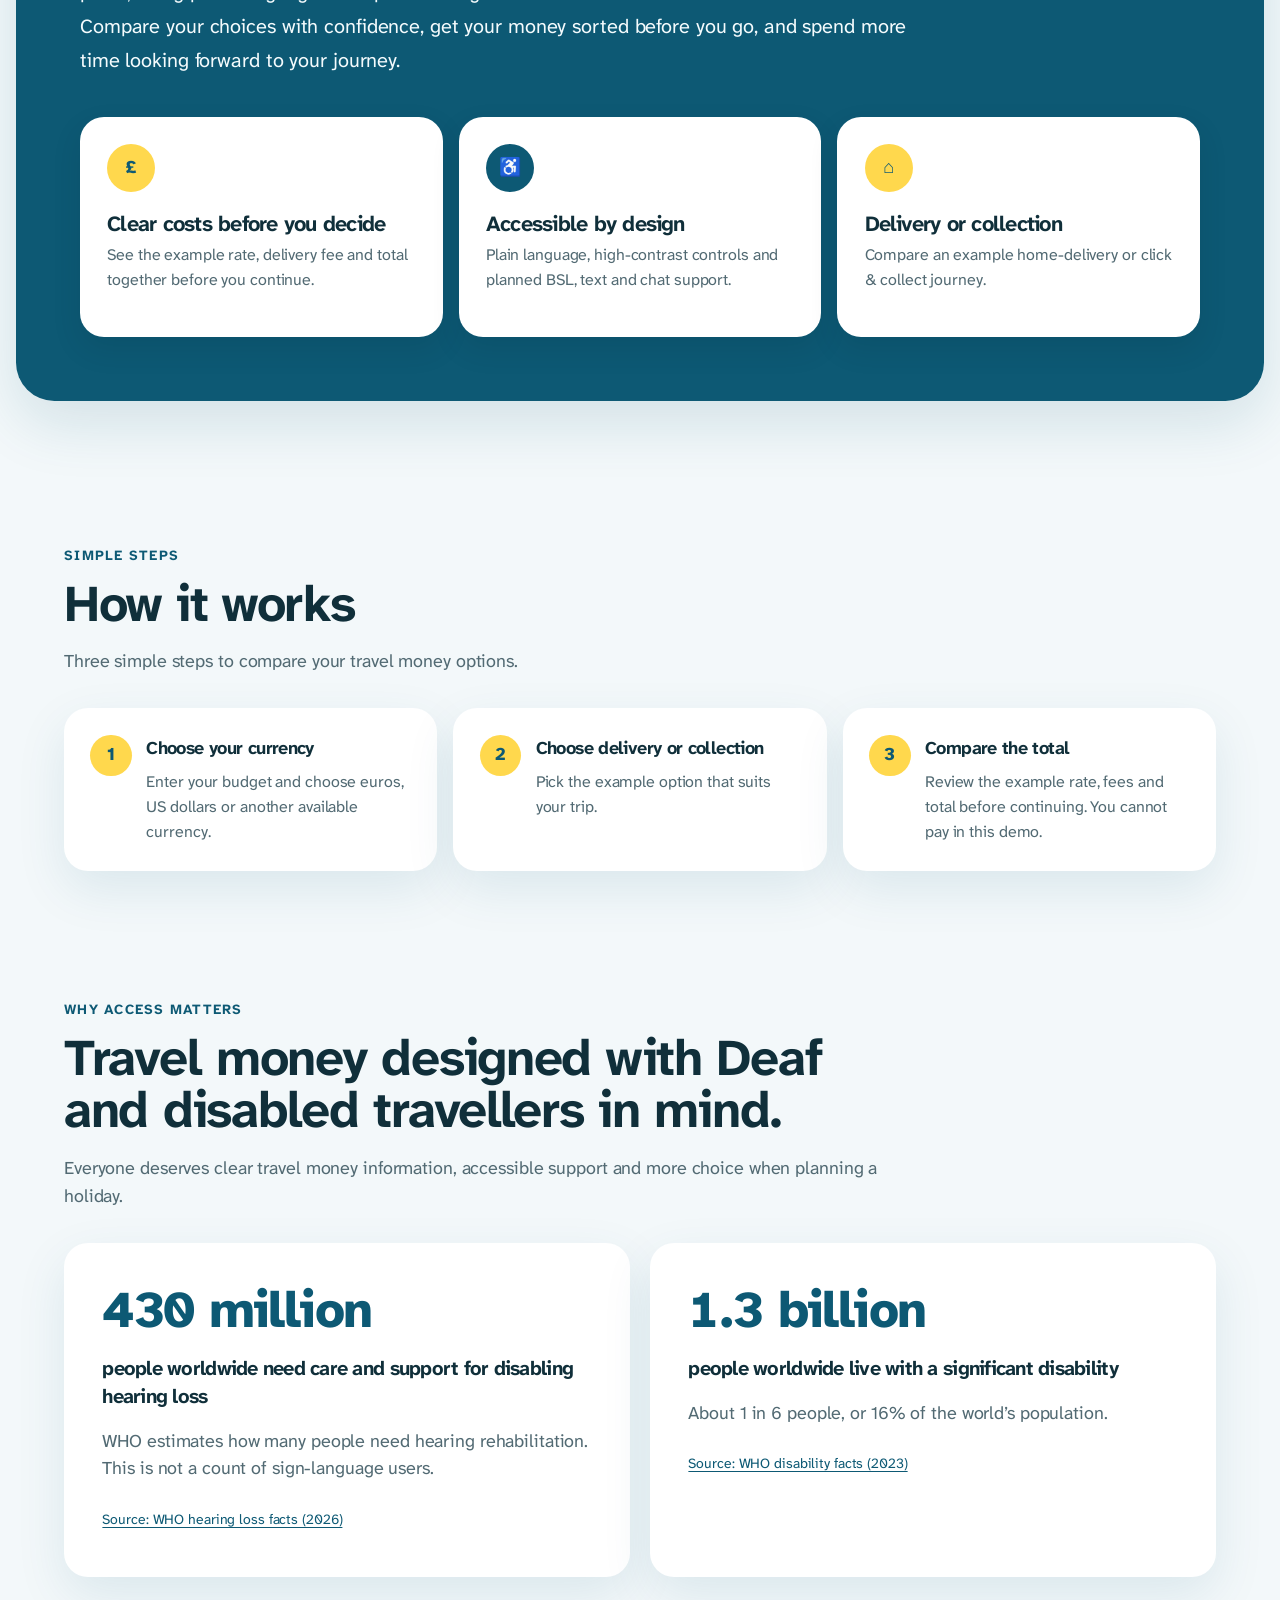
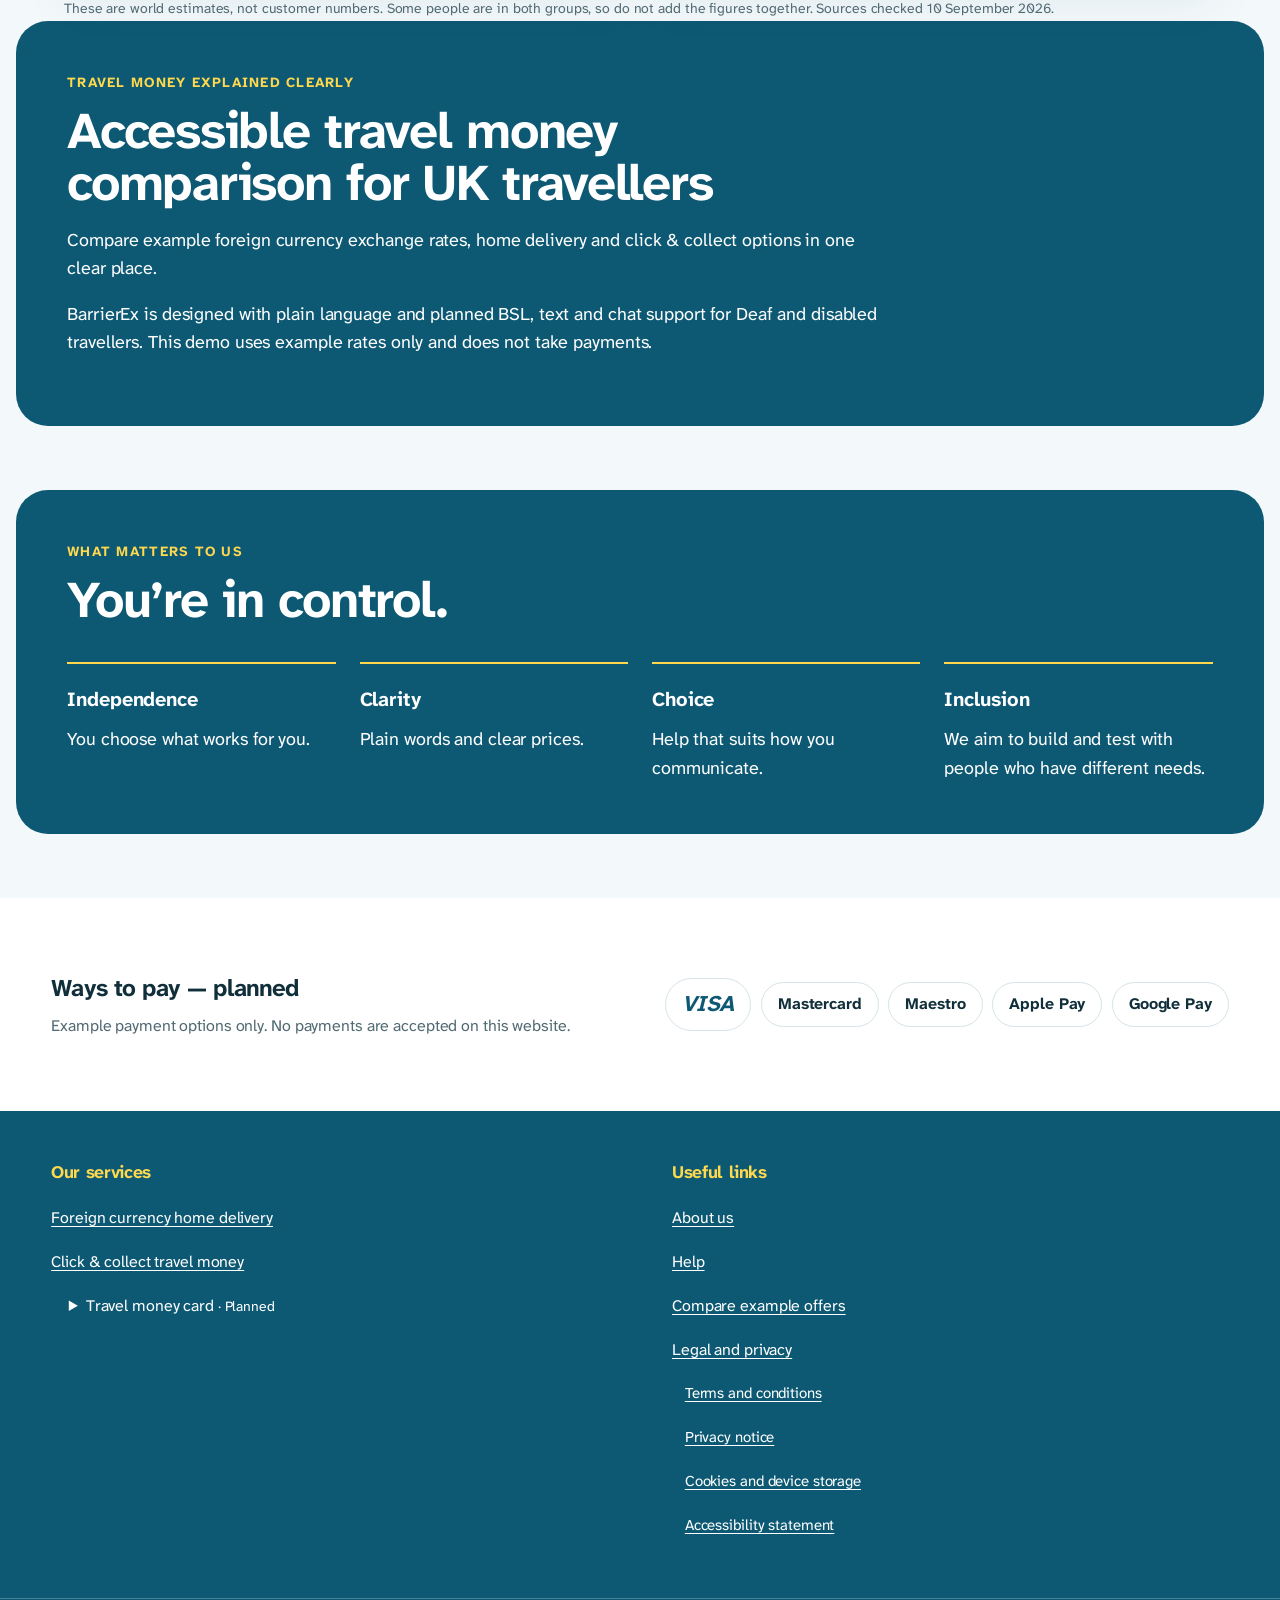
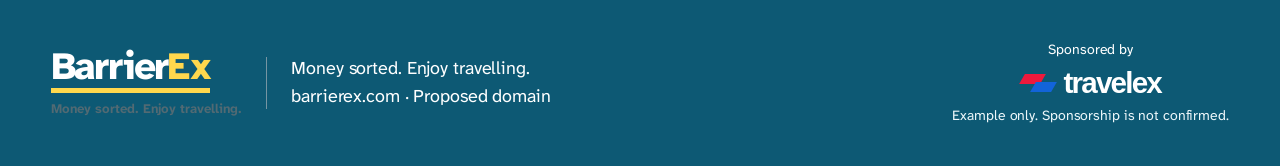
==== commit 0b8af1a9: "Remove travel money made simpler eyebrow" ====
--- a/index.html
+++ b/index.html
@@ -151,7 +151,6 @@
 
         <article class="hero-panel">
           <div class="hero-copy">
-            <p class="eyebrow" data-i18n="heroEyebrow">Travel money, made simpler</p>
             <h2><span data-i18n="heroFirst">Money sorted.</span><br /><span class="hero-accent" data-i18n="heroSecond">Enjoy travelling.</span></h2>
             <p class="hero-intro" data-i18n="heroIntro">Compare example rates, choose delivery or collection and get accessible help in one clear place.</p>
           </div>
--- a/design-refresh.css
+++ b/design-refresh.css
@@ -253,6 +253,49 @@
 }
 .site-footer { padding-block: 2.5rem; }
 
+/* VRS preview: visually replaces the BSL shortcut and fills the support space beneath chat. */
+.support-column {
+  display: grid;
+  gap: 1.25rem;
+}
+.support-column::after {
+  content: "";
+  display: block;
+  width: 100%;
+  aspect-ratio: 760 / 560;
+  border-radius: var(--radius-lg);
+  background: #fff url("vrs-interpreter.svg") center / 100% 100% no-repeat;
+  box-shadow: var(--shadow);
+}
+
+button[data-open-modal="bsl-modal"] {
+  min-width: 4.9rem;
+  font-size: 0;
+  gap: 0.42rem;
+}
+button[data-open-modal="bsl-modal"] > * { display: none !important; }
+button[data-open-modal="bsl-modal"]::before {
+  content: "";
+  width: 1.15rem;
+  height: 0.82rem;
+  flex: 0 0 auto;
+  border: 2px solid currentColor;
+  border-radius: 0.2rem;
+  background: currentColor;
+  clip-path: polygon(0 0, 68% 0, 68% 22%, 100% 5%, 100% 95%, 68% 78%, 68% 100%, 0 100%);
+}
+button[data-open-modal="bsl-modal"]::after {
+  content: "VRS";
+  font-size: 0.9rem;
+  font-weight: 800;
+  letter-spacing: 0.01em;
+}
+
+html.high-contrast .support-column::after {
+  border: 3px solid #000;
+  box-shadow: none;
+}
+
 /* Preserve the high-contrast theme even though this file loads last. */
 html.high-contrast {
   --navy: #000;
@@ -288,6 +331,10 @@
     min-height: 0;
     padding: 1.4rem;
   }
+  .support-column::after {
+    max-width: 46rem;
+    justify-self: center;
+  }
 }
 
 @media (max-width: 560px) {
@@ -306,6 +353,7 @@
     font-size: 1rem;
     line-height: 1.65;
   }
+  .support-column::after { border-radius: 1.4rem; }
 }
 
 @media (prefers-reduced-motion: reduce) {
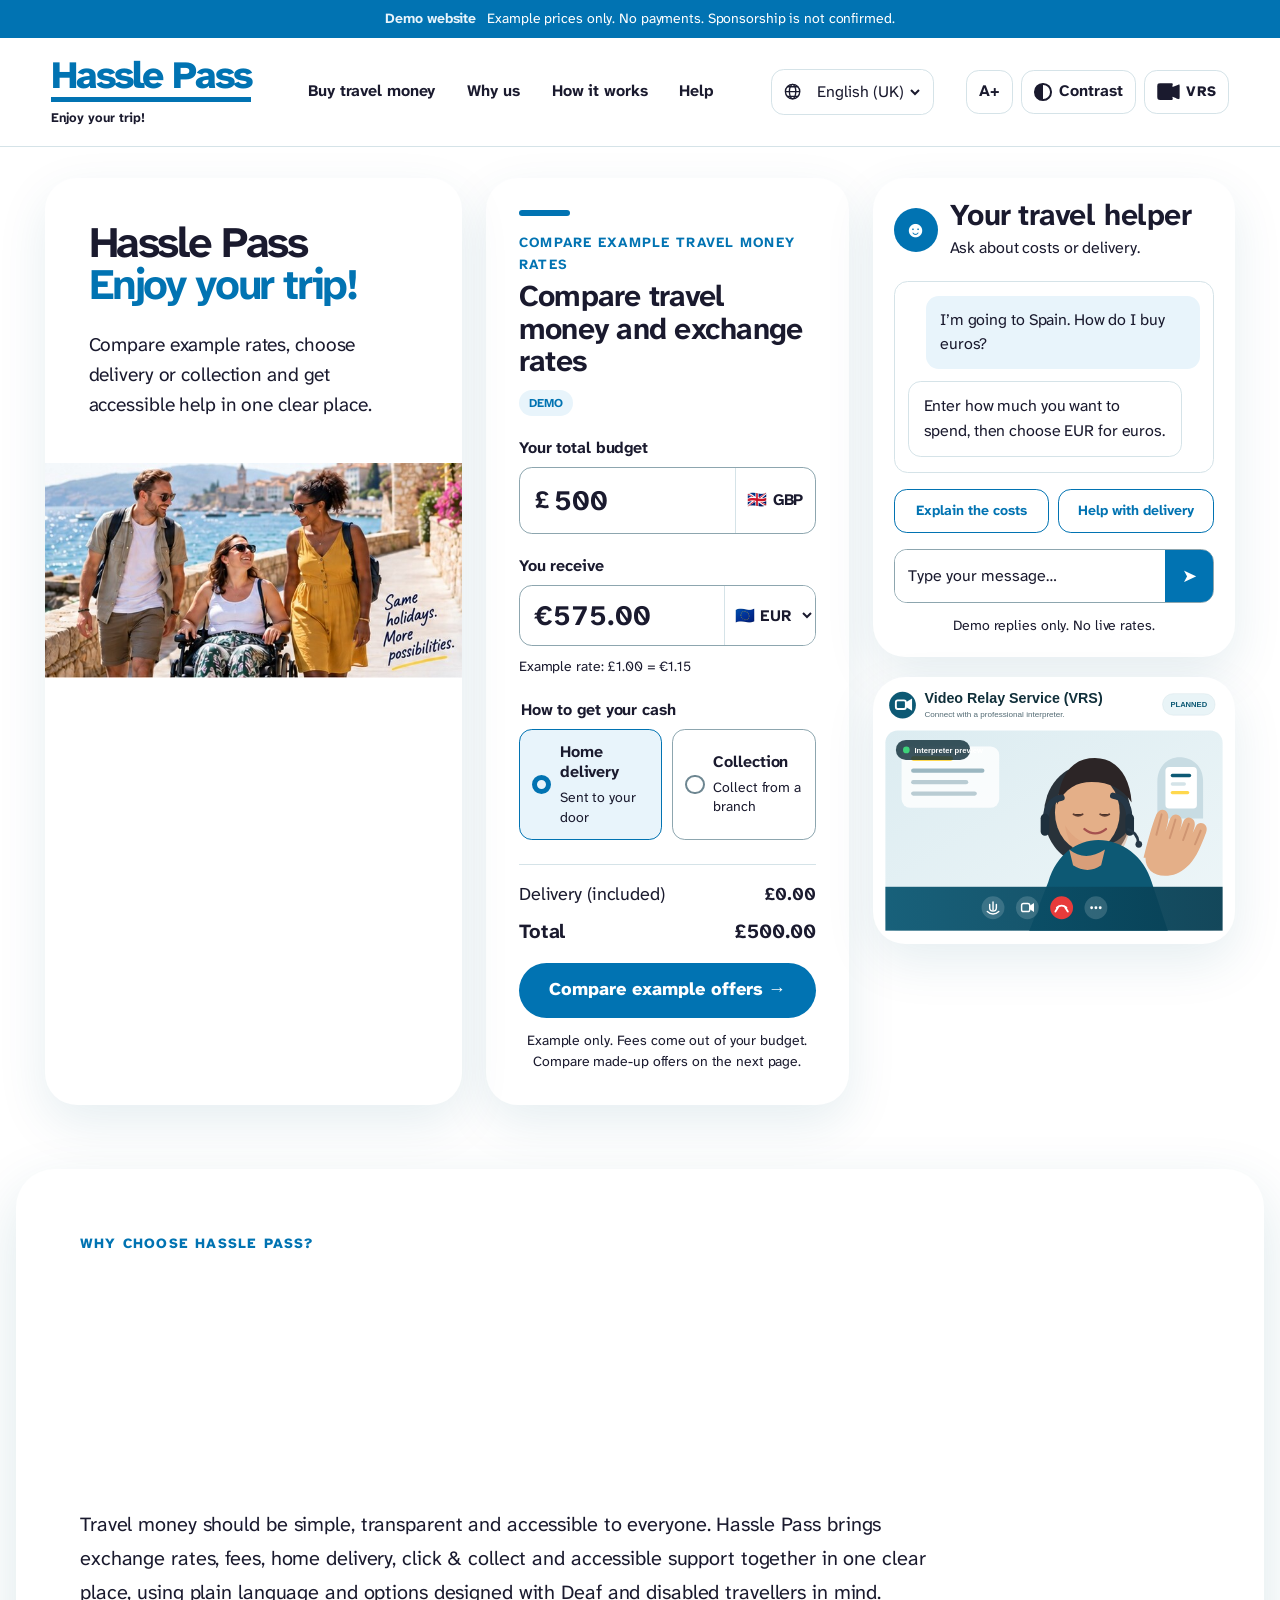
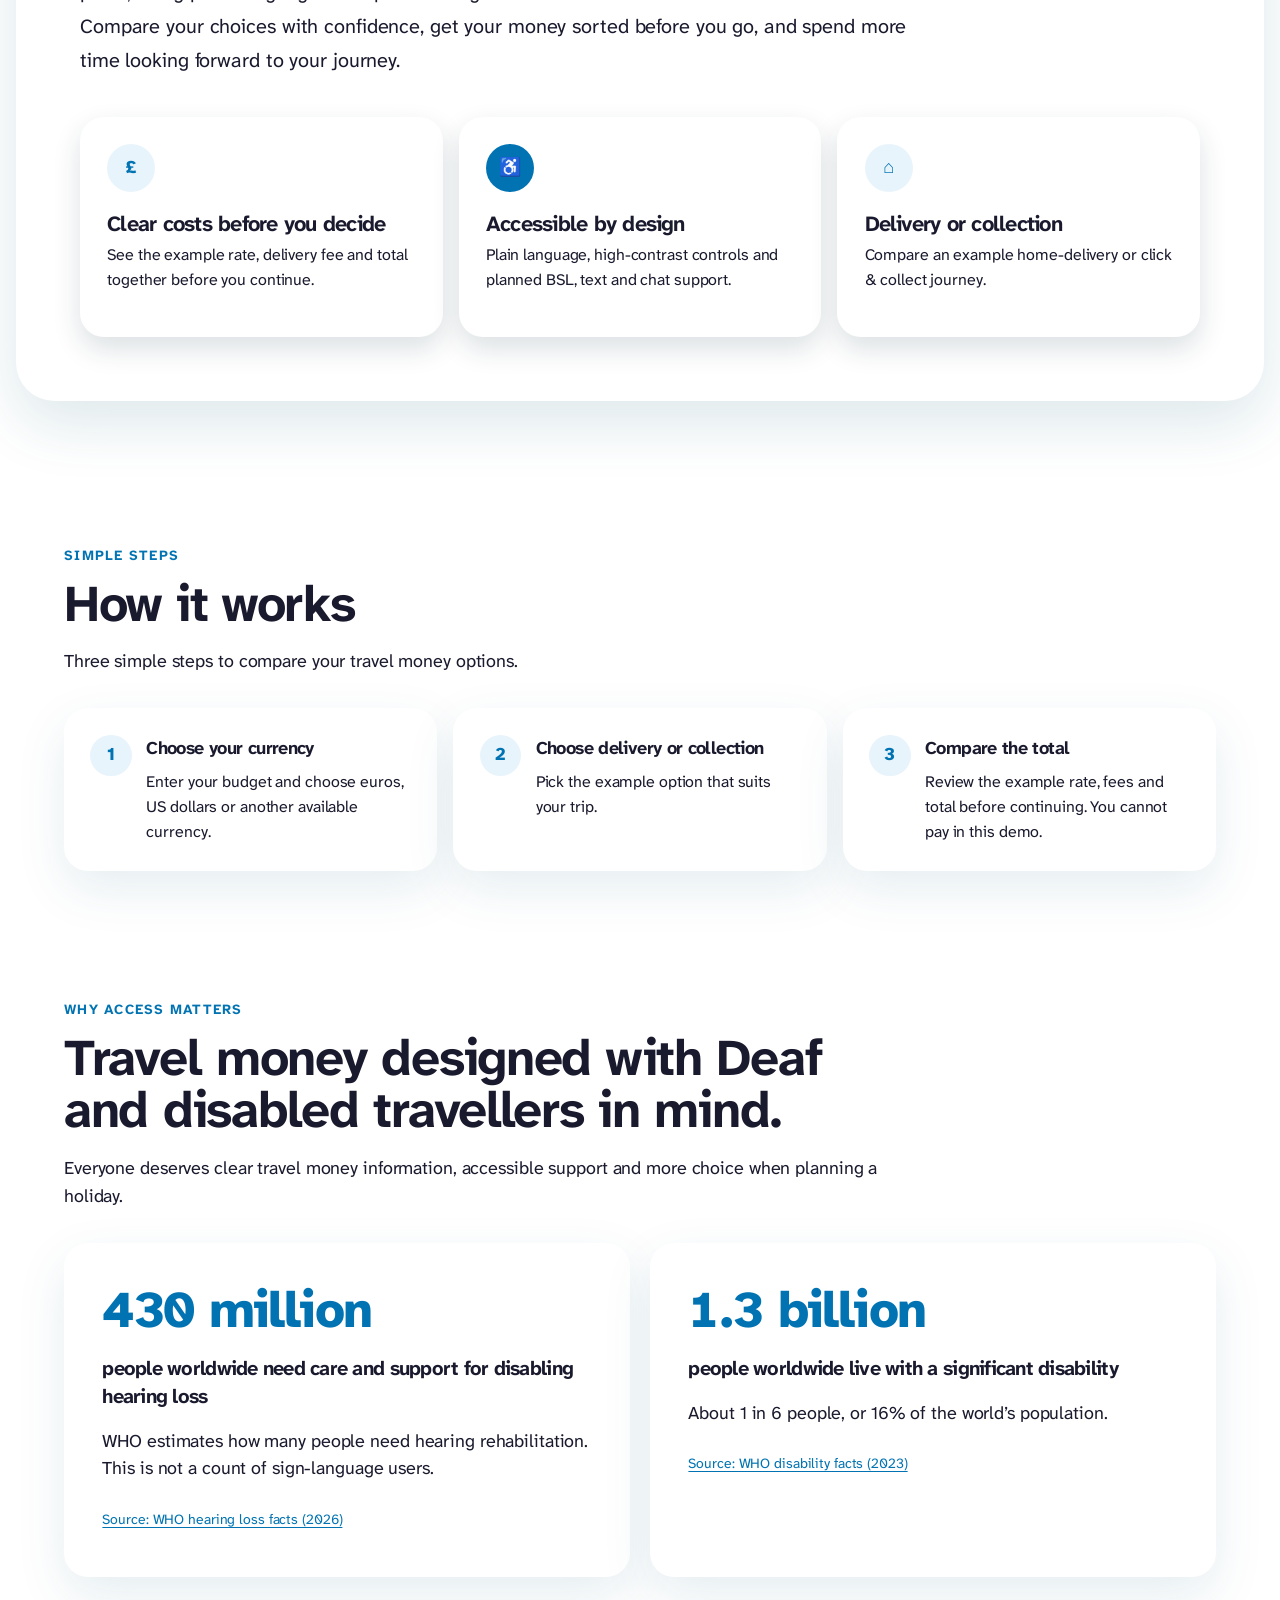
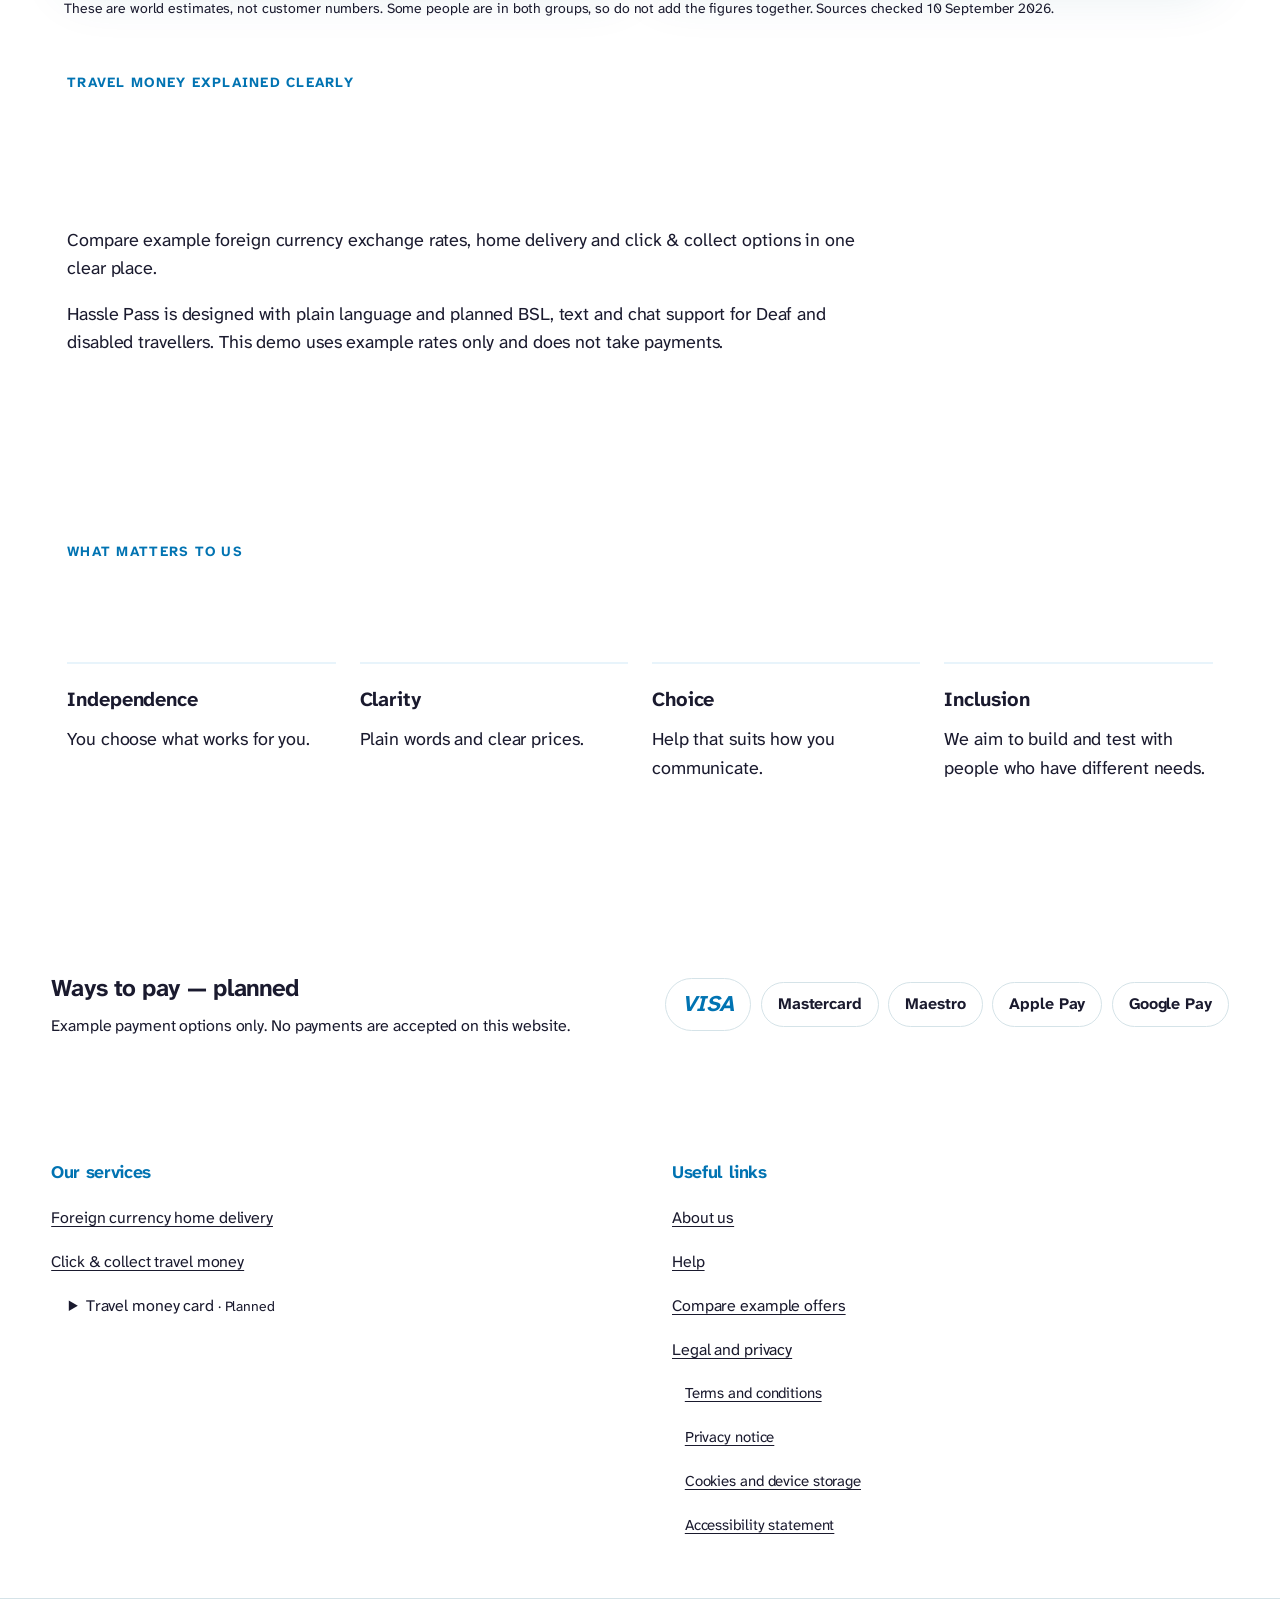
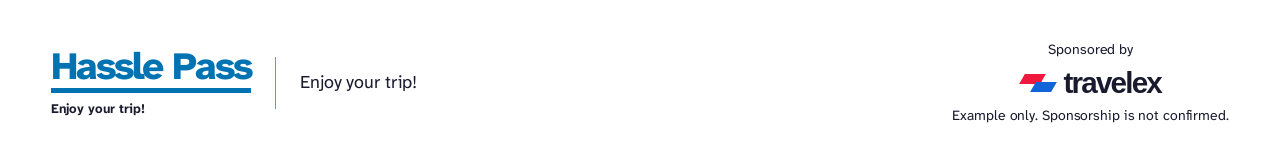
==== commit 22b234b5: "Rebrand travel money demo as Hassle Pass with blue and white palette" ====
--- a/index.html
+++ b/index.html
@@ -3,30 +3,30 @@
   <head>
     <meta charset="utf-8" />
     <meta name="viewport" content="width=device-width, initial-scale=1" />
-    <meta name="theme-color" content="#0B4F6C" />
+    <meta name="theme-color" content="#0173B2" />
     <meta
       name="description"
       data-i18n-content="pageDescription"
-      content="Compare travel money exchange rates, fees, home delivery and click & collect options in a clear, accessible way. BarrierEx is designed for UK travellers, including Deaf and disabled people."
+      content="Compare travel money exchange rates, fees, home delivery and click & collect options in a clear, accessible way. Hassle Pass is designed for UK travellers, including Deaf and disabled people."
     />
-    <title data-i18n="pageTitle">Compare Travel Money &amp; Exchange Rates UK | BarrierEx</title>
+    <title data-i18n="pageTitle">Compare Travel Money &amp; Exchange Rates UK | Hassle Pass</title>
     <link rel="canonical" href="https://guyorlov.com/accessgo-travel-money/" />
-    <meta property="og:title" content="Compare Travel Money &amp; Exchange Rates UK | BarrierEx" />
-    <meta property="og:description" content="Compare travel money exchange rates, fees, home delivery and click & collect options in a clear, accessible way. BarrierEx is designed for UK travellers, including Deaf and disabled people." />
+    <meta property="og:title" content="Compare Travel Money &amp; Exchange Rates UK | Hassle Pass" />
+    <meta property="og:description" content="Compare travel money exchange rates, fees, home delivery and click & collect options in a clear, accessible way. Hassle Pass is designed for UK travellers, including Deaf and disabled people." />
     <meta property="og:type" content="website" />
     <meta property="og:url" content="https://guyorlov.com/accessgo-travel-money/" />
     <meta name="twitter:card" content="summary_large_image" />
-    <meta name="twitter:title" content="Compare Travel Money &amp; Exchange Rates UK | BarrierEx" />
+    <meta name="twitter:title" content="Compare Travel Money &amp; Exchange Rates UK | Hassle Pass" />
     <meta name="twitter:description" content="Compare travel money exchange rates, fees, home delivery and click & collect options in a clear, accessible way." />
-    <script id="barrierex-seo-schema" type="application/ld+json">
-      {"@context":"https://schema.org","@type":"WebSite","name":"BarrierEx","url":"https://guyorlov.com/accessgo-travel-money/","description":"Accessible UK travel money comparison for exchange rates, fees, home delivery and click & collect options.","inLanguage":"en-GB","about":["travel money comparison","foreign currency exchange rates","accessible travel money","BSL travel money support"]}
+    <script id="hasslepass-seo-schema" type="application/ld+json">
+      {"@context":"https://schema.org","@type":"WebSite","name":"Hassle Pass","url":"https://guyorlov.com/accessgo-travel-money/","description":"Accessible UK travel money comparison for exchange rates, fees, home delivery and click & collect options.","inLanguage":"en-GB","about":["travel money comparison","foreign currency exchange rates","accessible travel money","BSL travel money support"]}
     </script>
-    <link rel="icon" href="favicon.svg?v=teal" type="image/svg+xml" />
+    <link rel="icon" href="favicon.svg?v=20260925-hassle-pass" type="image/svg+xml" />
     <link rel="preload" href="atkinson-hyperlegible-next.ttf" as="font" type="font/ttf" crossorigin />
-    <link rel="stylesheet" href="styles.css?v=20260911-contrast" />
-    <link rel="stylesheet" href="design-refresh.css?v=20260914-wise-blue" />
-    <script src="languages.js?v=20260911-legal" defer></script>
-    <script src="app.js?v=20260911-seo" defer></script>
+    <link rel="stylesheet" href="styles.css?v=20260925-hassle-pass" />
+    <link rel="stylesheet" href="design-refresh.css?v=20260925-hassle-pass" />
+    <script src="languages.js?v=20260925-hassle-pass" defer></script>
+    <script src="app.js?v=20260925-hassle-pass" defer></script>
   </head>
   <body>
     <a class="skip-link" href="#quote" data-i18n="skipLink">Skip to the travel money quote</a>
@@ -37,9 +37,9 @@
     </div>
 
     <header class="site-header">
-      <a class="brand" href="#top" data-i18n-aria-label="brandHome" aria-label="BarrierEx Travel Money home">
-        <span class="brand-main barrier-wordmark">Barrier<span class="brand-ex">Ex</span></span>
-        <span class="brand-sub brand-tagline" data-i18n="tagline">Money sorted. Enjoy travelling.</span>
+      <a class="brand" href="#top" data-i18n-aria-label="brandHome" aria-label="Hassle Pass Travel Money home">
+        <span class="brand-main barrier-wordmark">Hassle Pass</span>
+        <span class="brand-sub brand-tagline" data-i18n="tagline">Enjoy your trip!</span>
       </a>
 
       <button class="menu-toggle" type="button" aria-expanded="false" aria-controls="main-nav">
@@ -151,7 +151,7 @@
 
         <article class="hero-panel">
           <div class="hero-copy">
-            <h2><span data-i18n="heroFirst">Money sorted.</span><br /><span class="hero-accent" data-i18n="heroSecond">Enjoy travelling.</span></h2>
+            <h2><span data-i18n="heroFirst">Hassle Pass</span><br /><span class="hero-accent" data-i18n="heroSecond">Enjoy your trip!</span></h2>
             <p class="hero-intro" data-i18n="heroIntro">Compare example rates, choose delivery or collection and get accessible help in one clear place.</p>
           </div>
           <img class="hero-image" src="hero-travellers.jpg"
@@ -191,11 +191,11 @@
 
       <section id="why-us" class="values-section" aria-labelledby="why-us-heading">
         <div class="section-heading">
-          <p class="eyebrow" id="why-us-label">Why choose BarrierEx?</p>
+          <p class="eyebrow" id="why-us-label">Why choose Hassle Pass?</p>
           <h2 id="why-us-heading">Clear choices, designed around you.</h2>
-          <p id="why-us-intro">Travel money should be simple, transparent and accessible to everyone. BarrierEx brings exchange rates, fees, home delivery, click & collect and accessible support together in one clear place, using plain language and options designed with Deaf and disabled travellers in mind. Compare your choices with confidence, get your money sorted before you go, and spend more time looking forward to your journey.</p>
-        </div>
-        <div class="benefits" data-i18n-aria-label="benefitsLabel" aria-label="BarrierEx benefits">
+          <p id="why-us-intro">Travel money should be simple, transparent and accessible to everyone. Hassle Pass brings exchange rates, fees, home delivery, click & collect and accessible support together in one clear place, using plain language and options designed with Deaf and disabled travellers in mind. Compare your choices with confidence, get your money sorted before you go, and spend more time looking forward to your journey.</p>
+        </div>
+        <div class="benefits" data-i18n-aria-label="benefitsLabel" aria-label="Hassle Pass benefits">
           <article>
             <span class="benefit-icon yellow" aria-hidden="true">£</span>
             <div><h2 id="why-card-one-title">Clear costs before you decide</h2><p id="why-card-one-copy">See the example rate, delivery fee and total together before you continue.</p></div>
@@ -250,7 +250,7 @@
           <p class="eyebrow">Travel money explained clearly</p>
           <h2 id="seo-travel-money-heading">Accessible travel money comparison for UK travellers</h2>
           <p>Compare example foreign currency exchange rates, home delivery and click &amp; collect options in one clear place.</p>
-          <p>BarrierEx is designed with plain language and planned BSL, text and chat support for Deaf and disabled travellers. This demo uses example rates only and does not take payments.</p>
+          <p>Hassle Pass is designed with plain language and planned BSL, text and chat support for Deaf and disabled travellers. This demo uses example rates only and does not take payments.</p>
         </div>
       </section>
 
@@ -308,12 +308,12 @@
 
     <footer class="site-footer">
       <div class="footer-brand">
-        <a class="brand brand-inverse" href="#top" data-i18n-aria-label="brandHome" aria-label="BarrierEx Travel Money home">
-          <span class="brand-main barrier-wordmark">Barrier<span class="brand-ex">Ex</span></span>
-          <span class="brand-sub brand-tagline" data-i18n="tagline">Money sorted. Enjoy travelling.</span>
+        <a class="brand brand-inverse" href="#top" data-i18n-aria-label="brandHome" aria-label="Hassle Pass Travel Money home">
+          <span class="brand-main barrier-wordmark">Hassle Pass</span>
+          <span class="brand-sub brand-tagline" data-i18n="tagline">Enjoy your trip!</span>
         </a>
         <span class="footer-divider" aria-hidden="true"></span>
-        <div><p class="footer-tagline-copy" data-i18n="tagline">Money sorted. Enjoy travelling.</p><p class="proposed-domain" data-i18n="proposedDomain">barrierex.com · Proposed domain</p></div>
+        <div><p class="footer-tagline-copy" data-i18n="tagline">Enjoy your trip!</p></div>
       </div>
 
       <div class="sponsor-example" data-i18n-aria-label="sponsorAria" aria-label="Example Travelex sponsorship. Not confirmed.">
@@ -346,14 +346,14 @@
         const languageSelect = document.querySelector("#site-language");
         const copy = {
           "en-GB": {
-            tagline: "Money sorted. Enjoy travelling.",
+            tagline: "Enjoy your trip!",
             heroEyebrow: "Travel money, made simpler",
-            heroFirst: "Money sorted.",
-            heroSecond: "Enjoy travelling.",
+            heroFirst: "Hassle Pass",
+            heroSecond: "Enjoy your trip!",
             heroIntro: "Compare example rates, choose delivery or collection and get accessible help in one clear place.",
-            whyLabel: "Why choose BarrierEx?",
+            whyLabel: "Why choose Hassle Pass?",
             whyHeading: "Clear choices, designed around you.",
-            whyIntro: "Travel money should be simple, transparent and accessible to everyone. BarrierEx brings exchange rates, fees, home delivery, click & collect and accessible support together in one clear place, using plain language and options designed with Deaf and disabled travellers in mind. Compare your choices with confidence, get your money sorted before you go, and spend more time looking forward to your journey.",
+            whyIntro: "Travel money should be simple, transparent and accessible to everyone. Hassle Pass brings exchange rates, fees, home delivery, click & collect and accessible support together in one clear place, using plain language and options designed with Deaf and disabled travellers in mind. Compare your choices with confidence, get your money sorted before you go, and spend more time looking forward to your journey.",
             cards: [
               ["Clear costs before you decide", "See the example rate, delivery fee and total together before you continue."],
               ["Accessible by design", "Plain language, high-contrast controls and planned BSL, text and chat support."],
@@ -367,14 +367,14 @@
             ]
           },
           "es-ES": {
-            tagline: "Dinero listo. Disfruta del viaje.",
+            tagline: "¡Disfruta de tu viaje!",
             heroEyebrow: "Dinero para viajar, más sencillo",
-            heroFirst: "Dinero listo.",
-            heroSecond: "Disfruta del viaje.",
+            heroFirst: "Hassle Pass",
+            heroSecond: "¡Disfruta de tu viaje!",
             heroIntro: "Compara tipos de cambio de ejemplo, elige entrega o recogida y encuentra ayuda accesible en un solo lugar.",
-            whyLabel: "¿Por qué elegir BarrierEx?",
+            whyLabel: "¿Por qué elegir Hassle Pass?",
             whyHeading: "Opciones claras. Apoyo accesible.",
-            whyIntro: "El dinero para viajar debería ser sencillo, claro y accesible. BarrierEx reúne tipos de cambio, opciones de entrega y ayuda en un proceso fácil de seguir.",
+            whyIntro: "El dinero para viajar debería ser sencillo, claro y accesible. Hassle Pass reúne tipos de cambio, opciones de entrega y ayuda en un proceso fácil de seguir.",
             cards: [
               ["Costes claros antes de decidir", "Consulta juntos el tipo de cambio de ejemplo, la entrega y el total."],
               ["Accesible desde el diseño", "Lenguaje claro, alto contraste y ayuda en BSL, texto y chat prevista."],
@@ -388,14 +388,14 @@
             ]
           },
           "fr-FR": {
-            tagline: "Votre argent est prêt. Profitez du voyage.",
+            tagline: "Profitez de votre voyage !",
             heroEyebrow: "L'argent de voyage, en plus simple",
-            heroFirst: "Votre argent est prêt.",
-            heroSecond: "Profitez du voyage.",
+            heroFirst: "Hassle Pass",
+            heroSecond: "Profitez de votre voyage !",
             heroIntro: "Comparez des taux d'exemple, choisissez la livraison ou le retrait et trouvez une aide accessible au même endroit.",
-            whyLabel: "Pourquoi choisir BarrierEx ?",
+            whyLabel: "Pourquoi choisir Hassle Pass ?",
             whyHeading: "Des choix clairs. Une aide accessible.",
-            whyIntro: "L'argent de voyage doit être simple, clair et accessible. BarrierEx réunit les taux, les options de livraison et l'aide dans un parcours facile à comprendre.",
+            whyIntro: "L'argent de voyage doit être simple, clair et accessible. Hassle Pass réunit les taux, les options de livraison et l'aide dans un parcours facile à comprendre.",
             cards: [
               ["Des coûts clairs avant de choisir", "Consultez ensemble le taux d'exemple, les frais de livraison et le total."],
               ["Accessible dès la conception", "Langage clair, contraste élevé et aide BSL, texte et chat prévue."],
@@ -409,14 +409,14 @@
             ]
           },
           "he-IL": {
-            tagline: "הכסף מסודר. תיהנו מהנסיעה.",
+            tagline: "תהנו מהטיול!",
             heroEyebrow: "כסף לנסיעה, פשוט יותר",
-            heroFirst: "הכסף מסודר.",
-            heroSecond: "תיהנו מהנסיעה.",
+            heroFirst: "Hassle Pass",
+            heroSecond: "תהנו מהטיול!",
             heroIntro: "השוו שערים לדוגמה, בחרו משלוח או איסוף וקבלו עזרה נגישה במקום אחד ברור.",
-            whyLabel: "למה לבחור ב‑BarrierEx?",
+            whyLabel: "למה לבחור ב‑Hassle Pass?",
             whyHeading: "בחירות ברורות. תמיכה נגישה.",
-            whyIntro: "כסף לנסיעה צריך להיות פשוט, ברור ונגיש. BarrierEx מרכז שערי חליפין, אפשרויות מסירה ותמיכה בתהליך אחד שקל להבין.",
+            whyIntro: "כסף לנסיעה צריך להיות פשוט, ברור ונגיש. Hassle Pass מרכז שערי חליפין, אפשרויות מסירה ותמיכה בתהליך אחד שקל להבין.",
             cards: [
               ["עלויות ברורות לפני שמחליטים", "ראו יחד את שער הדוגמה, עלות המסירה והסכום הכולל."],
               ["נגיש כבר מהתכנון", "שפה ברורה, ניגודיות גבוהה ותמיכה מתוכננת ב‑BSL, טקסט וצ'אט."],
@@ -436,7 +436,7 @@
           if (element) element.textContent = value;
         }
 
-        function refreshBarrierCopy() {
+        function refreshBrandCopy() {
           const locale = languageSelect?.value || document.documentElement.lang || "en-GB";
           const text = copy[locale] || copy["en-GB"];
           document.querySelectorAll(".brand-tagline, .footer-tagline-copy").forEach((element) => {
@@ -460,8 +460,8 @@
           });
         }
 
-        refreshBarrierCopy();
-        languageSelect?.addEventListener("change", () => window.setTimeout(refreshBarrierCopy, 0));
+        refreshBrandCopy();
+        languageSelect?.addEventListener("change", () => window.setTimeout(refreshBrandCopy, 0));
       });
     </script>
 
--- a/styles.css
+++ b/styles.css
@@ -7,16 +7,16 @@
 }
 
 :root {
-  --navy: #0b4f6c;
-  --blue: #0b4f6c;
-  --blue-hover: #073b51;
-  --blue-soft: #e8f3f6;
-  --yellow: #ffd84d;
-  --ink: #163440;
-  --muted: #49616b;
+  --navy: #0173B2;
+  --blue: #0173B2;
+  --blue-hover: #005B8D;
+  --blue-soft: #E8F4FB;
+  --yellow: #E8F4FB;
+  --ink: #1A1A2E;
+  --muted: #1A1A2E;
   --line: #cfdee4;
   --surface: #ffffff;
-  --page: #f3f8fa;
+  --page: #FFFFFF;
   --shadow: 0 14px 40px rgba(11, 79, 108, 0.08);
   --body-scale: 1;
 }
@@ -191,7 +191,7 @@
   font-weight: 700;
   text-decoration: none;
 }
-.header-cta:hover { background: #ffe582; }
+.header-cta:hover { background: #D1EAF8; }
 .menu-toggle { display: none; }
 
 /* Quote first in the document and on mobile; hero on the left on desktop. */
@@ -629,7 +629,7 @@
 .best-offer { border: 2px solid var(--blue); }
 .offer-provider h2 { font-size: 1.25rem; margin: 0.25rem 0 0.65rem; }
 .offer-caption, .offer-metric dt { display: block; font-size: 0.875rem; color: var(--muted); }
-.best-badge { display: inline-block; border-radius: 0.4rem; padding: 0.2rem 0.5rem; background: var(--yellow); color: #163440; font-size: 0.875rem; font-weight: 700; }
+.best-badge { display: inline-block; border-radius: 0.4rem; padding: 0.2rem 0.5rem; background: var(--yellow); color: #1A1A2E; font-size: 0.875rem; font-weight: 700; }
 .offer-numbers { display: grid; grid-template-columns: minmax(0, 1.3fr) minmax(0, 1fr); gap: 0.6rem 1rem; margin: 0; }
 .offer-amount { grid-row: span 2; }
 .offer-metric dd { margin: 0.2rem 0 0; font-size: 1rem; font-weight: 700; overflow-wrap: anywhere; }
--- a/design-refresh.css
+++ b/design-refresh.css
@@ -1,16 +1,16 @@
-/* BarrierEx blue design-system refresh.
-   Inspired by modern fintech design-system principles while keeping BarrierEx's own identity. */
+/* Hassle Pass blue design-system refresh.
+   Inspired by modern fintech design-system principles while keeping Hassle Pass's own identity. */
 :root {
-  --navy: #0d5974;
-  --blue: #0d5974;
-  --blue-hover: #08465c;
-  --blue-soft: #e9f4f7;
-  --yellow: #ffd84d;
-  --ink: #102f3a;
-  --muted: #526a73;
+  --navy: #0173B2;
+  --blue: #0173B2;
+  --blue-hover: #005B8D;
+  --blue-soft: #E8F4FB;
+  --yellow: #E8F4FB;
+  --ink: #1A1A2E;
+  --muted: #1A1A2E;
   --line: #d5e3e8;
   --surface: #ffffff;
-  --page: #f3f8fa;
+  --page: #FFFFFF;
   --shadow: 0 18px 50px rgba(13, 89, 116, 0.10);
   --radius-sm: 0.8rem;
   --radius-md: 1.25rem;
@@ -296,6 +296,36 @@
   box-shadow: none;
 }
 
+/* Hassle Pass: blue identity, white pages and Black Russian text. */
+html:not(.high-contrast) .hero-panel,
+html:not(.high-contrast) .values-section,
+html:not(.high-contrast) #why-us.values-section,
+html:not(.high-contrast) .footer-directory,
+html:not(.high-contrast) .site-footer {
+  background: #FFFFFF;
+  color: #1A1A2E;
+}
+html:not(.high-contrast) .hero-intro,
+html:not(.high-contrast) .values-section .section-heading > p:not(.eyebrow),
+html:not(.high-contrast) #why-us .section-heading > p:not(.eyebrow),
+html:not(.high-contrast) .sponsor-warning,
+html:not(.high-contrast) .brand-sub.brand-tagline { color: #1A1A2E; }
+html:not(.high-contrast) .brand,
+html:not(.high-contrast) .brand-inverse,
+html:not(.high-contrast) .hero-panel h2 .hero-accent,
+html:not(.high-contrast) .values-section .eyebrow,
+html:not(.high-contrast) .footer-directory h2 { color: #0173B2; }
+html:not(.high-contrast) .header-cta { background: #0173B2; color: #FFFFFF; }
+html:not(.high-contrast) .header-cta:hover { background: #005B8D; }
+html:not(.high-contrast) .brand-main { border-bottom-color: #0173B2; }
+html:not(.high-contrast) .quote-card::before,
+html:not(.high-contrast) .main-nav a::after { background: #0173B2; }
+html:not(.high-contrast) .footer-directory { border-bottom-color: var(--line); }
+html:not(.high-contrast) .footer-directory :focus-visible { outline-color: #0173B2; }
+html:not(.high-contrast) .travelex-lockup strong { color: #1A1A2E; }
+html:not(.high-contrast) .info-box { background: #E8F4FB; }
+.brand-main.barrier-wordmark { white-space: nowrap; }
+
 /* Preserve the high-contrast theme even though this file loads last. */
 html.high-contrast {
   --navy: #000;
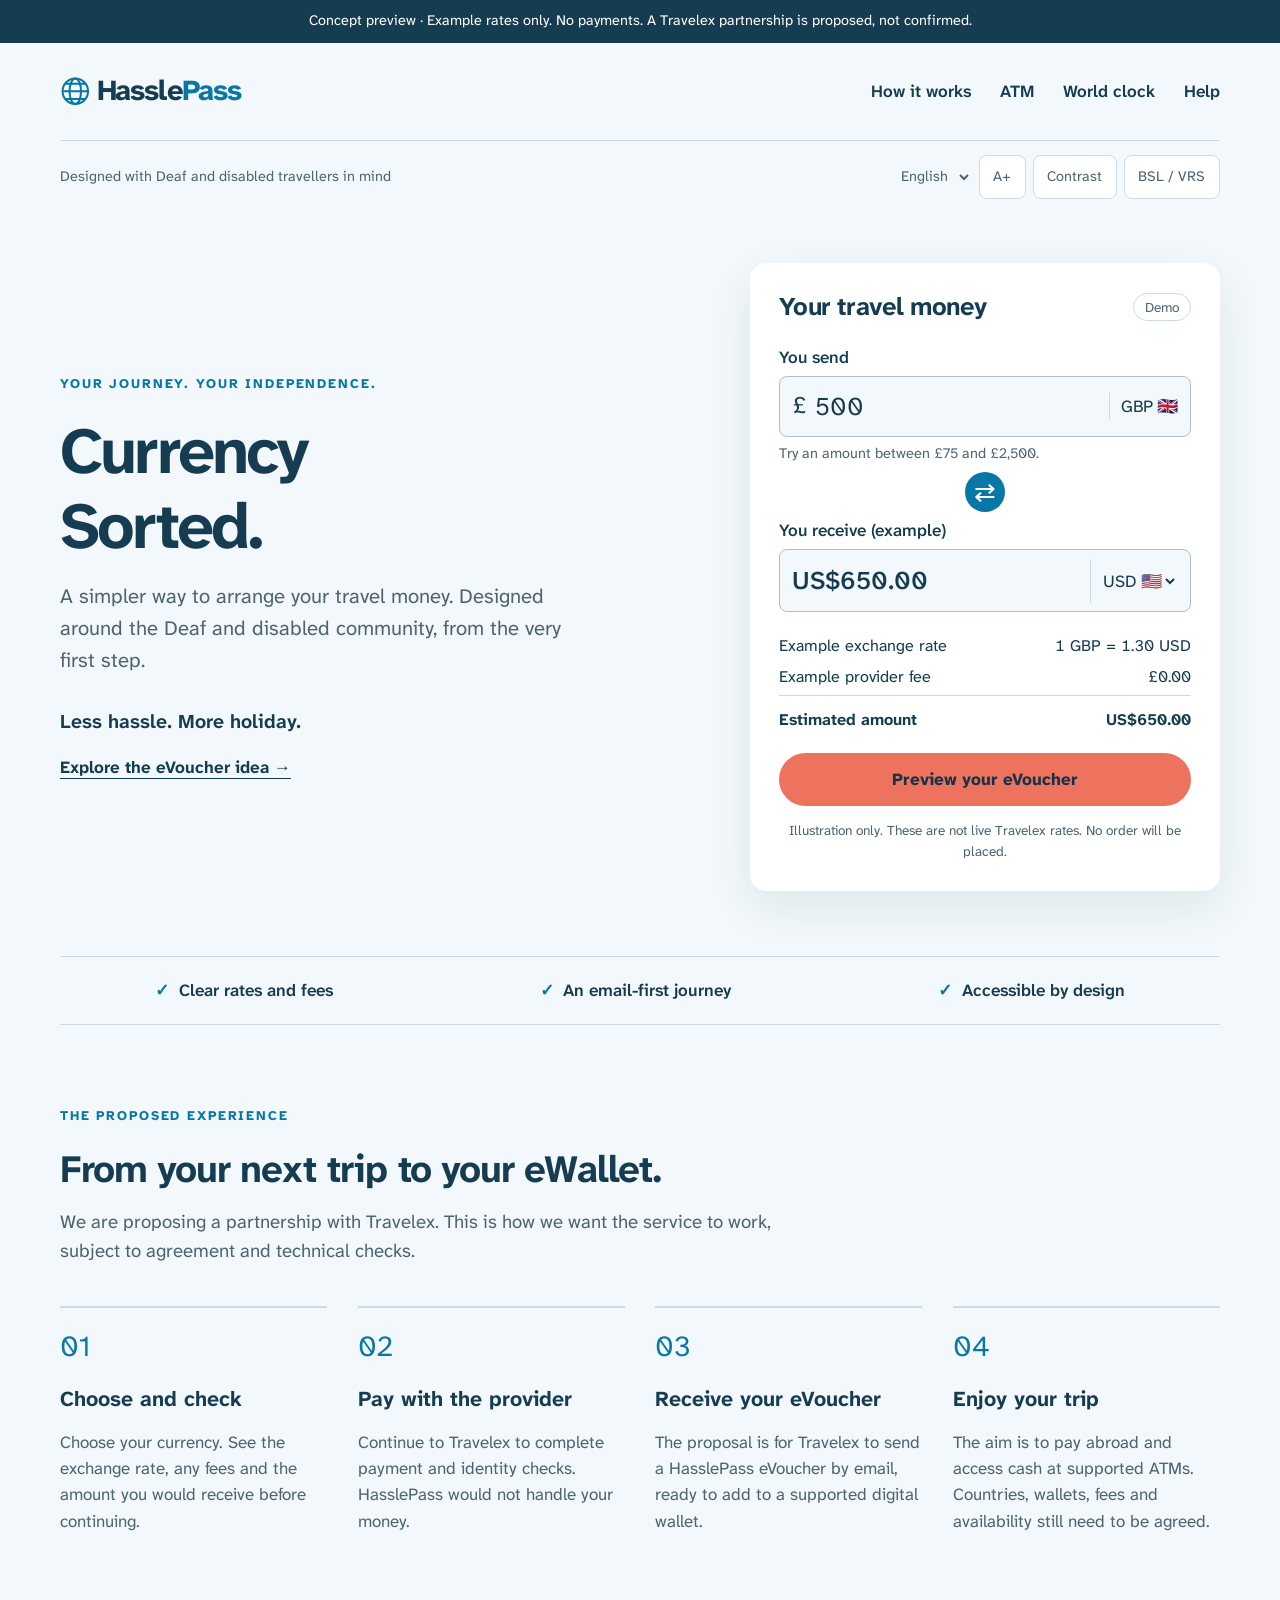
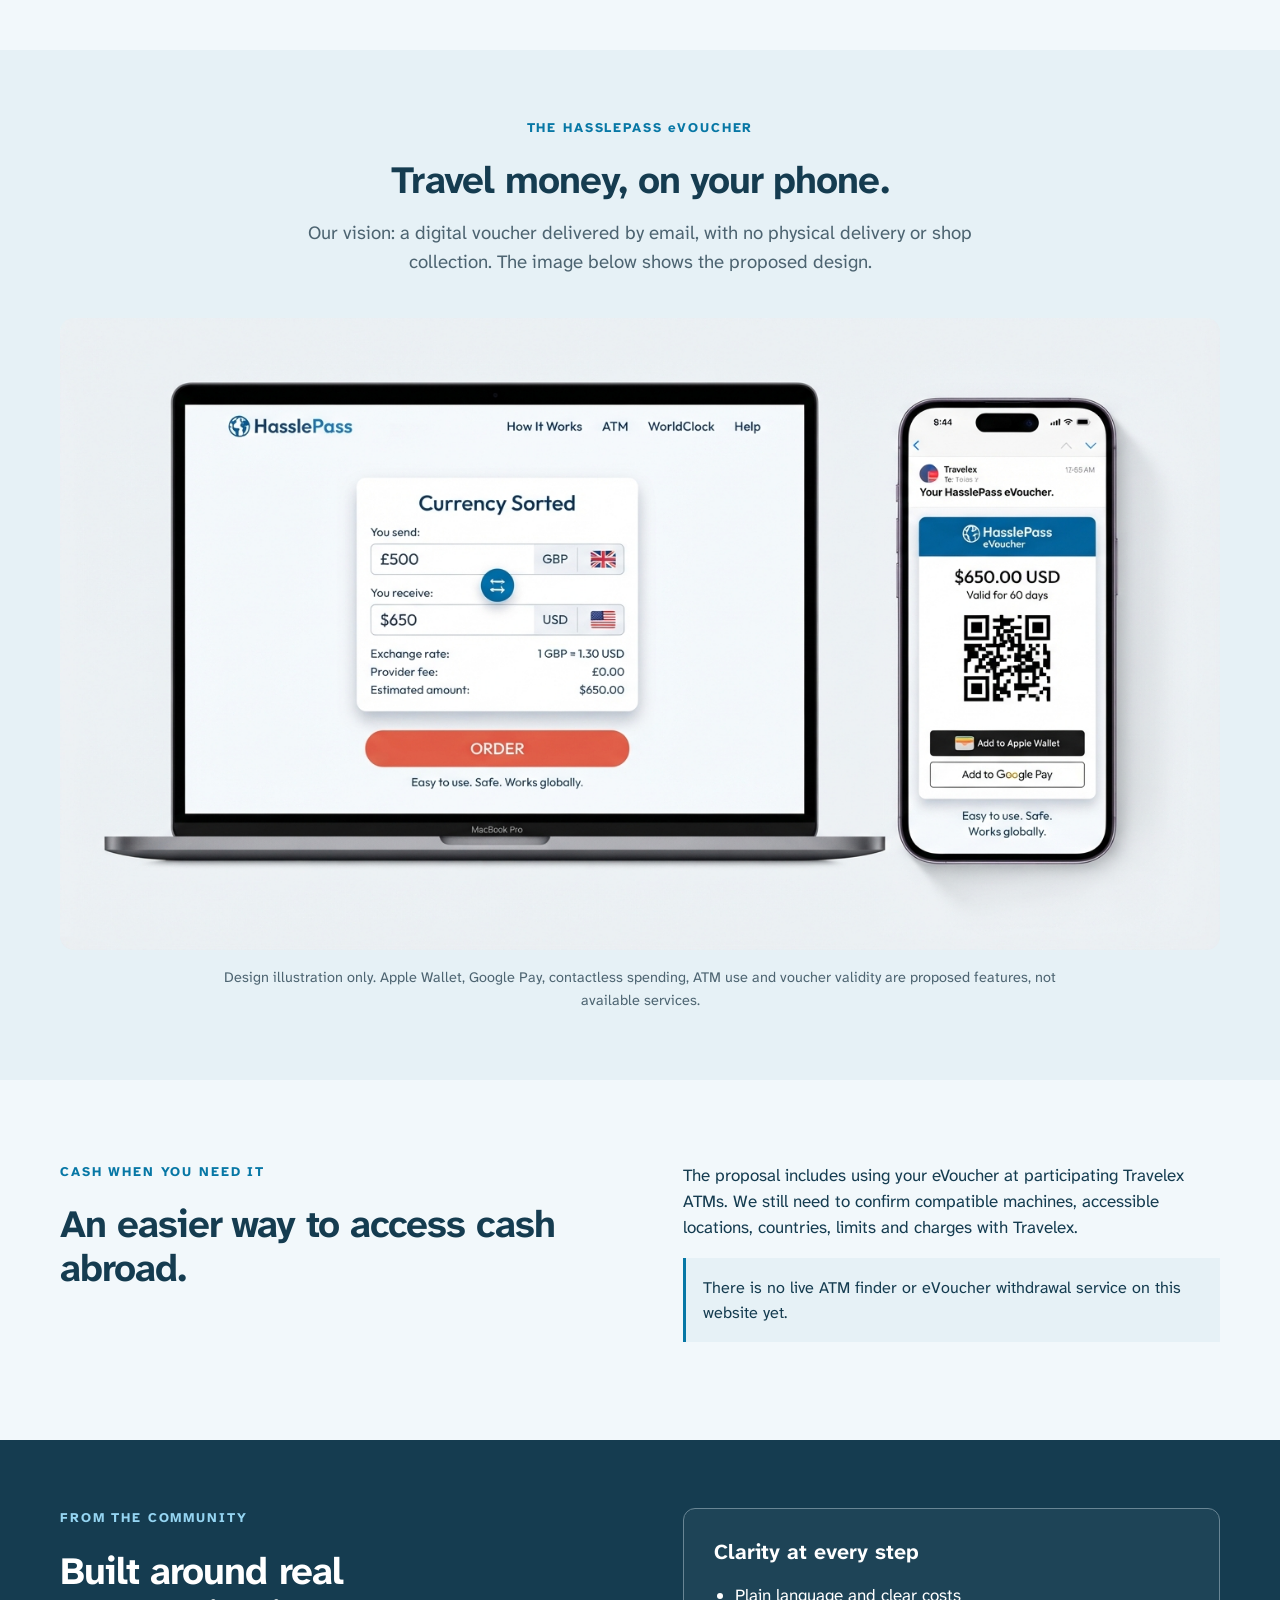
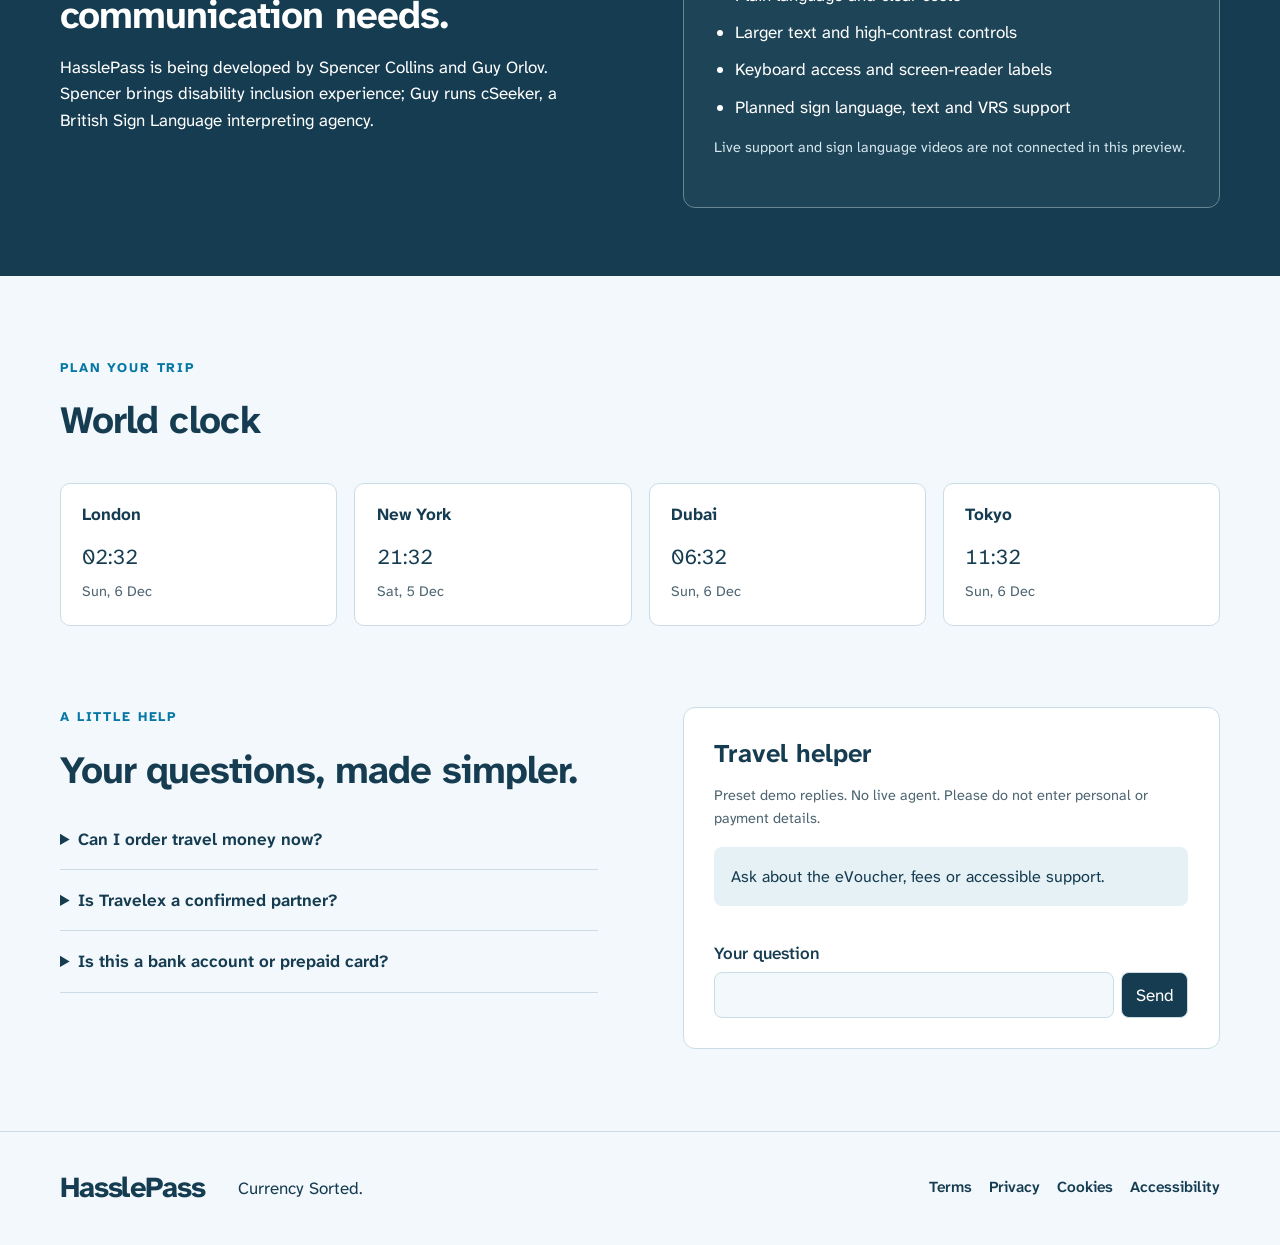
==== commit 56bed24e: "Match HasslePass design and proposed eVoucher journey to partnership brief" ====
--- a/index.html
+++ b/index.html
@@ -1,470 +1,46 @@
 <!doctype html>
-<html lang="en-GB">
-  <head>
-    <meta charset="utf-8" />
-    <meta name="viewport" content="width=device-width, initial-scale=1" />
-    <meta name="theme-color" content="#0173B2" />
-    <meta
-      name="description"
-      data-i18n-content="pageDescription"
-      content="Compare travel money exchange rates, fees, home delivery and click & collect options in a clear, accessible way. Hassle Pass is designed for UK travellers, including Deaf and disabled people."
-    />
-    <title data-i18n="pageTitle">Compare Travel Money &amp; Exchange Rates UK | Hassle Pass</title>
-    <link rel="canonical" href="https://guyorlov.com/accessgo-travel-money/" />
-    <meta property="og:title" content="Compare Travel Money &amp; Exchange Rates UK | Hassle Pass" />
-    <meta property="og:description" content="Compare travel money exchange rates, fees, home delivery and click & collect options in a clear, accessible way. Hassle Pass is designed for UK travellers, including Deaf and disabled people." />
-    <meta property="og:type" content="website" />
-    <meta property="og:url" content="https://guyorlov.com/accessgo-travel-money/" />
-    <meta name="twitter:card" content="summary_large_image" />
-    <meta name="twitter:title" content="Compare Travel Money &amp; Exchange Rates UK | Hassle Pass" />
-    <meta name="twitter:description" content="Compare travel money exchange rates, fees, home delivery and click & collect options in a clear, accessible way." />
-    <script id="hasslepass-seo-schema" type="application/ld+json">
-      {"@context":"https://schema.org","@type":"WebSite","name":"Hassle Pass","url":"https://guyorlov.com/accessgo-travel-money/","description":"Accessible UK travel money comparison for exchange rates, fees, home delivery and click & collect options.","inLanguage":"en-GB","about":["travel money comparison","foreign currency exchange rates","accessible travel money","BSL travel money support"]}
-    </script>
-    <link rel="icon" href="favicon.svg?v=20260925-hassle-pass" type="image/svg+xml" />
-    <link rel="preload" href="atkinson-hyperlegible-next.ttf" as="font" type="font/ttf" crossorigin />
-    <link rel="stylesheet" href="styles.css?v=20260925-hassle-pass" />
-    <link rel="stylesheet" href="design-refresh.css?v=20260925-hassle-pass" />
-    <script src="languages.js?v=20260925-hassle-pass" defer></script>
-    <script src="app.js?v=20260925-hassle-pass" defer></script>
-  </head>
-  <body>
-    <a class="skip-link" href="#quote" data-i18n="skipLink">Skip to the travel money quote</a>
-
-    <div class="prototype-banner" role="note">
-      <strong data-i18n="demoWebsite">Demo website</strong>
-      <span data-i18n="demoBanner">Example prices only. No payments. Sponsorship is not confirmed.</span>
-    </div>
-
-    <header class="site-header">
-      <a class="brand" href="#top" data-i18n-aria-label="brandHome" aria-label="Hassle Pass Travel Money home">
-        <span class="brand-main barrier-wordmark">Hassle Pass</span>
-        <span class="brand-sub brand-tagline" data-i18n="tagline">Enjoy your trip!</span>
-      </a>
-
-      <button class="menu-toggle" type="button" aria-expanded="false" aria-controls="main-nav">
-        <span aria-hidden="true">☰</span>
-        <span data-i18n="menu">Menu</span>
-      </button>
-
-      <nav id="main-nav" class="main-nav" data-i18n-aria-label="mainNavigation" aria-label="Main menu">
-        <a href="#quote" data-i18n="buyMoney">Buy travel money</a>
-        <a href="#why-us">Why us</a>
-        <a href="#how-it-works" data-i18n="howItWorks">How it works</a>
-        <a href="#help" data-i18n="help">Help</a>
-      </nav>
-
-      <label class="language-picker" for="site-language" dir="ltr">
-        <svg class="language-icon" viewBox="0 0 24 24" fill="none" stroke="currentColor" stroke-width="1.7" aria-hidden="true" focusable="false">
-          <circle cx="12" cy="12" r="9"></circle>
-          <ellipse cx="12" cy="12" rx="4" ry="9"></ellipse>
-          <path d="M3 12h18M5 6h14M5 18h14"></path>
-        </svg>
-        <span class="sr-only" data-i18n="languageLabel">Choose a language</span>
-        <select id="site-language" disabled>
-          <option value="en-GB" lang="en-GB">English (UK)</option>
-          <option value="es-ES" lang="es">Español</option>
-          <option value="fr-FR" lang="fr">Français</option>
-          <option value="he-IL" lang="he" dir="rtl">עברית</option>
-        </select>
-      </label>
-
-      <div class="access-tools" data-i18n-aria-label="accessTools" aria-label="Language and accessibility tools">
-        <button id="text-size" class="tool-button" type="button" aria-label="Make text bigger" aria-pressed="false">
-          <strong>A+</strong>
-        </button>
-        <button id="contrast" class="tool-button" type="button" aria-label="Turn high contrast on" aria-pressed="false">
-          <span class="contrast-icon" aria-hidden="true"></span>
-          <span data-i18n="contrast">Contrast</span>
-        </button>
-        <button class="tool-button" type="button" data-open-modal="bsl-modal" data-i18n-aria-label="bslHelp" aria-label="BSL help">
-          <span aria-hidden="true">🤟</span>
-          <span>BSL</span>
-        </button>
-      </div>
-
-      <a class="header-cta" href="#quote"><span data-i18n="getQuote">Get a quote</span> <span class="direction-arrow" aria-hidden="true">→</span></a>
-    </header>
-
-    <main id="top">
-      <section class="product-grid" data-i18n-aria-label="serviceLabel" aria-label="Accessible UK travel money comparison">
-        <section id="quote" class="card quote-card" aria-labelledby="quote-heading">
-          <div class="card-heading-row">
-            <div>
-              <p class="section-label" data-i18n="quoteLabel">Compare example travel money rates</p>
-              <h1 id="quote-heading" data-i18n="buyMoney">Compare travel money and exchange rates</h1>
-            </div>
-            <span class="demo-pill" data-i18n="demo">Demo</span>
-          </div>
-
-          <div class="field-group">
-            <label for="pay-amount" data-i18n="budgetLabel">Your total budget</label>
-            <div class="money-field" dir="ltr">
-              <span aria-hidden="true">£</span>
-              <input aria-describedby="amount-error" id="pay-amount" type="number" min="75" max="2500" step="0.01" value="500" inputmode="decimal" />
-              <span class="currency-code"><span aria-hidden="true">🇬🇧</span> GBP</span>
-            </div>
-            <p id="amount-error" class="field-error" role="alert" hidden data-i18n="amountError">Enter an amount from £75 to £2,500.</p>
-          </div>
-
-          <div class="field-group">
-            <label for="receive-currency" data-i18n="youReceive">You receive</label>
-            <div class="money-field receive-field" dir="ltr">
-              <output id="receive-amount" for="pay-amount receive-currency">€575.00</output>
-              <select id="receive-currency" data-i18n-aria-label="receiveCurrency" aria-label="Choose your currency">
-                <option value="EUR">🇪🇺 EUR</option>
-                <option value="USD">🇺🇸 USD</option>
-                <option value="CAD">🇨🇦 CAD</option>
-                <option value="AUD">🇦🇺 AUD</option>
-                <option value="JPY">🇯🇵 JPY</option>
-              </select>
-            </div>
-            <p id="rate-copy" class="rate-copy">Example rate: £1 = €1.15</p>
-          </div>
-
-          <fieldset class="delivery-fieldset">
-            <legend data-i18n="deliveryMethod">How to get your cash</legend>
-            <div class="delivery-options">
-              <label class="delivery-option is-selected">
-                <input type="radio" name="delivery" value="home" checked />
-                <span class="radio-mark" aria-hidden="true"></span>
-                <span class="delivery-icon" aria-hidden="true">⌂</span>
-                <span><strong data-i18n="homeDelivery">Home delivery</strong><small data-i18n="homeDeliveryNote">Sent to your door</small></span>
-              </label>
-              <label class="delivery-option">
-                <input type="radio" name="delivery" value="collection" />
-                <span class="radio-mark" aria-hidden="true"></span>
-                <span class="delivery-icon" aria-hidden="true">▥</span>
-                <span><strong data-i18n="collection">Collection</strong><small data-i18n="collectionNote">Collect from a branch</small></span>
-              </label>
-            </div>
-          </fieldset>
-
-          <dl class="quote-summary">
-            <div><dt data-i18n="includedFee">Delivery (included)</dt><dd id="delivery-fee">£0.00</dd></div>
-            <div class="summary-total"><dt data-i18n="total">Total</dt><dd id="total-pay">£500.00</dd></div>
-          </dl>
-
-          <button id="review-order" class="primary-button" type="button"><span data-i18n="reviewOrder">Compare example offers</span> <span class="direction-arrow" aria-hidden="true">→</span></button>
-          <p class="quote-note" data-i18n="quoteNote">Example only. Fees come out of your budget. Compare made-up offers on the next page.</p>
-        </section>
-
-        <article class="hero-panel">
-          <div class="hero-copy">
-            <h2><span data-i18n="heroFirst">Hassle Pass</span><br /><span class="hero-accent" data-i18n="heroSecond">Enjoy your trip!</span></h2>
-            <p class="hero-intro" data-i18n="heroIntro">Compare example rates, choose delivery or collection and get accessible help in one clear place.</p>
-          </div>
-          <img class="hero-image" src="hero-travellers.jpg"
-            data-i18n-alt="photoAlt" alt="Three friends on a sunny seaside holiday, including a woman using a wheelchair"
-            width="654" height="337" />
-        </article>
-
-        <div class="support-column">
-          <section id="help" class="card chat-card" aria-labelledby="chat-heading">
-            <div class="chat-header">
-              <span class="round-icon robot-icon" aria-hidden="true">☻</span>
-              <div>
-                <h2 id="chat-heading" data-i18n="chatHeading">Your travel helper</h2>
-                <p data-i18n="chatIntro">Ask about costs or delivery.</p>
-              </div>
-            </div>
-
-            <div id="chat-log" class="chat-log" role="log" aria-live="polite" data-i18n-aria-label="chatLabel" aria-label="Travel helper messages">
-              <div class="message user-message" data-i18n="chatExampleQuestion">I’m going to Spain. How do I buy euros?</div>
-              <div class="message bot-message" data-i18n="chatExampleAnswer">Enter how much you want to spend, then choose EUR for euros.</div>
-            </div>
-
-            <div class="quick-actions" data-i18n-aria-label="suggestedQuestions" aria-label="Questions you can try">
-              <button type="button" data-chat-answer="costs" data-i18n="explainCosts">Explain the costs</button>
-              <button type="button" data-chat-answer="delivery" data-i18n="helpDelivery">Help with delivery</button>
-            </div>
-
-            <form id="chat-form" class="chat-form">
-              <label class="sr-only" for="chat-input" data-i18n="chatInputLabel">Ask the travel helper a question</label>
-              <input id="chat-input" type="text" dir="auto" autocomplete="off" data-i18n-placeholder="chatPlaceholder" placeholder="Type your message…" maxlength="180" />
-              <button type="submit" data-i18n-aria-label="sendMessage" aria-label="Send message"><span class="direction-arrow" aria-hidden="true">➤</span></button>
-            </form>
-            <p class="chat-disclaimer" data-i18n="chatNote">Demo replies only. No live rates.</p>
-          </section>
-        </div>
-      </section>
-
-      <section id="why-us" class="values-section" aria-labelledby="why-us-heading">
-        <div class="section-heading">
-          <p class="eyebrow" id="why-us-label">Why choose Hassle Pass?</p>
-          <h2 id="why-us-heading">Clear choices, designed around you.</h2>
-          <p id="why-us-intro">Travel money should be simple, transparent and accessible to everyone. Hassle Pass brings exchange rates, fees, home delivery, click & collect and accessible support together in one clear place, using plain language and options designed with Deaf and disabled travellers in mind. Compare your choices with confidence, get your money sorted before you go, and spend more time looking forward to your journey.</p>
-        </div>
-        <div class="benefits" data-i18n-aria-label="benefitsLabel" aria-label="Hassle Pass benefits">
-          <article>
-            <span class="benefit-icon yellow" aria-hidden="true">£</span>
-            <div><h2 id="why-card-one-title">Clear costs before you decide</h2><p id="why-card-one-copy">See the example rate, delivery fee and total together before you continue.</p></div>
-          </article>
-          <article>
-            <span class="benefit-icon blue" aria-hidden="true">♿</span>
-            <div><h2 id="why-card-two-title">Accessible by design</h2><p id="why-card-two-copy">Plain language, high-contrast controls and planned BSL, text and chat support.</p></div>
-          </article>
-          <article>
-            <span class="benefit-icon yellow" aria-hidden="true">⌂</span>
-            <div><h2 id="why-card-three-title">Delivery or collection</h2><p id="why-card-three-copy">Compare an example home-delivery or click &amp; collect journey.</p></div>
-          </article>
-        </div>
-      </section>
-
-      <section id="how-it-works" class="how-section">
-        <div class="section-heading">
-          <p class="eyebrow" data-i18n="simpleByDesign">Simple steps</p>
-          <h2 data-i18n="howItWorks">How it works</h2>
-          <p id="how-intro" data-i18n="howIntro">Three simple steps to compare your travel money options.</p>
-        </div>
-        <ol class="steps">
-          <li><span>1</span><div><h3 id="step-one-title">Choose your currency</h3><p id="step-one-copy">Enter your budget and choose euros, US dollars or another available currency.</p></div></li>
-          <li><span>2</span><div><h3 id="step-two-title">Choose delivery or collection</h3><p id="step-two-copy">Pick the example option that suits your trip.</p></div></li>
-          <li><span>3</span><div><h3 id="step-three-title">Compare the total</h3><p id="step-three-copy">Review the example rate, fees and total before continuing. You cannot pay in this demo.</p></div></li>
-        </ol>
-      </section>
-
-      <section class="inclusion-section" aria-labelledby="inclusion-heading">
-        <div class="section-heading">
-          <p class="eyebrow" data-i18n="accessMatters">Why access matters</p>
-          <h2 id="inclusion-heading" data-i18n="inclusionHeading">Travel money designed with Deaf and disabled travellers in mind.</h2>
-          <p data-i18n="inclusionIntro">Everyone deserves clear travel money information, accessible support and more choice when planning a holiday.</p>
-        </div>
-        <div class="inclusion-stats">
-          <article class="stat-card">
-            <h3><span class="stat-value" data-i18n="hearingValue">430 million</span><span class="stat-caption" data-i18n="hearingCaption">people worldwide need care and support for disabling hearing loss</span></h3>
-            <p data-i18n="hearingNote">WHO estimates how many people need hearing rehabilitation. This is not a count of sign-language users.</p>
-            <a href="https://www.who.int/news-room/fact-sheets/detail/deafness-and-hearing-loss" data-i18n="hearingSource">Source: WHO hearing loss facts (2026)</a>
-          </article>
-          <article class="stat-card">
-            <h3><span class="stat-value" data-i18n="disabilityValue">1.3 billion</span><span class="stat-caption" data-i18n="disabilityCaption">people worldwide live with a significant disability</span></h3>
-            <p data-i18n="disabilityNote">About 1 in 6 people, or 16% of the world’s population.</p>
-            <a href="https://www.who.int/news-room/fact-sheets/detail/disability-and-health" data-i18n="disabilitySource">Source: WHO disability facts (2023)</a>
-          </article>
-        </div>
-        <p class="data-note" data-i18n="dataNote">These are world estimates, not customer numbers. Some people are in both groups, so do not add the figures together. Sources checked 10 September 2026.</p>
-      </section>
-
-      <section id="seo-travel-money" class="values-section" aria-labelledby="seo-travel-money-heading">
-        <div class="section-heading">
-          <p class="eyebrow">Travel money explained clearly</p>
-          <h2 id="seo-travel-money-heading">Accessible travel money comparison for UK travellers</h2>
-          <p>Compare example foreign currency exchange rates, home delivery and click &amp; collect options in one clear place.</p>
-          <p>Hassle Pass is designed with plain language and planned BSL, text and chat support for Deaf and disabled travellers. This demo uses example rates only and does not take payments.</p>
-        </div>
-      </section>
-
-      <section class="values-section" aria-labelledby="values-heading">
-        <div class="section-heading">
-          <p class="eyebrow" data-i18n="valuesEyebrow">What matters to us</p>
-          <h2 id="values-heading" data-i18n="valuesHeading">You’re in control.</h2>
-        </div>
-        <dl class="values-grid">
-          <div><dt data-i18n="independence">Independence</dt><dd data-i18n="independenceNote">You choose what works for you.</dd></div>
-          <div><dt data-i18n="clarity">Clarity</dt><dd data-i18n="clarityNote">Plain words and clear prices.</dd></div>
-          <div><dt data-i18n="choice">Choice</dt><dd data-i18n="choiceNote">Help that suits how you communicate.</dd></div>
-          <div><dt data-i18n="inclusion">Inclusion</dt><dd data-i18n="inclusionValueNote">We aim to build and test with people who have different needs.</dd></div>
-        </dl>
-      </section>
-    </main>
-
-    <section class="bottom-trust" aria-labelledby="payment-heading">
-      <div class="payment-strip">
-        <div>
-          <h2 id="payment-heading" data-i18n="paymentHeading">Ways to pay — planned</h2>
-          <p data-i18n="paymentNote">Example payment options only. No payments are accepted on this website.</p>
-        </div>
-        <ul class="payment-badges" aria-labelledby="payment-heading" dir="ltr">
-          <li class="pay-visa">VISA</li><li>Mastercard</li><li>Maestro</li><li>Apple Pay</li><li>Google Pay</li>
-        </ul>
-      </div>
-    </section>
-
-    <div class="footer-directory">
-      <div class="footer-directory-inner">
-        <nav aria-labelledby="services-heading">
-          <h2 id="services-heading" data-i18n="servicesHeading">Our services</h2>
-          <ul>
-            <li><a href="index.html?delivery=home#quote" data-i18n="homeDelivery">Foreign currency home delivery</a></li>
-            <li><a href="index.html?delivery=collection#quote" data-i18n="clickCollect">Click &amp; collect travel money</a></li>
-            <li><details><summary><span data-i18n="moneyCard">Travel money card</span> <small>· <span data-i18n="planned">Planned</span></small></summary><p data-i18n="plannedNote">Not available in this demo. This is an idea for a future service; no bookings or applications are being taken.</p></details></li>
-          </ul>
-        </nav>
-        <nav aria-labelledby="useful-heading">
-          <h2 id="useful-heading" data-i18n="linksHeading">Useful links</h2>
-          <ul>
-            <li><a href="index.html#values-heading" data-i18n="about">About us</a></li>
-            <li><a href="index.html#help" data-i18n="help">Help</a></li>
-            <li><a href="index.html#quote" data-i18n="reviewOrder">Compare example offers</a></li>
-            <li><a href="legal.html" data-i18n="legalHeading">Legal and privacy</a></li>
-            <li class="footer-sub-link"><a href="legal.html#terms" data-i18n="termsLink">Terms and conditions</a></li>
-            <li class="footer-sub-link"><a href="legal.html#privacy" data-i18n="privacyLink">Privacy notice</a></li>
-            <li class="footer-sub-link"><a href="legal.html#cookies" data-i18n="cookiesLink">Cookies and device storage</a></li>
-            <li class="footer-sub-link"><a href="legal.html#accessibility" data-i18n="accessibilityLink">Accessibility statement</a></li>
-          </ul>
-        </nav>
-      </div>
-    </div>
-
-    <footer class="site-footer">
-      <div class="footer-brand">
-        <a class="brand brand-inverse" href="#top" data-i18n-aria-label="brandHome" aria-label="Hassle Pass Travel Money home">
-          <span class="brand-main barrier-wordmark">Hassle Pass</span>
-          <span class="brand-sub brand-tagline" data-i18n="tagline">Enjoy your trip!</span>
-        </a>
-        <span class="footer-divider" aria-hidden="true"></span>
-        <div><p class="footer-tagline-copy" data-i18n="tagline">Enjoy your trip!</p></div>
-      </div>
-
-      <div class="sponsor-example" data-i18n-aria-label="sponsorAria" aria-label="Example Travelex sponsorship. Not confirmed.">
-        <span class="sponsor-label" data-i18n="sponsoredBy">Sponsored by</span>
-        <span class="travelex-lockup">
-          <span class="travelex-mark" aria-hidden="true"><i></i><i></i></span>
-          <strong>travelex</strong>
-        </span>
-        <span class="sponsor-warning" data-i18n="sponsorWarning">Example only. Sponsorship is not confirmed.</span>
-      </div>
-    </footer>
-
-    <dialog id="bsl-modal" class="modal">
-      <form method="dialog" class="modal-card">
-        <button class="modal-close" value="close" data-i18n-aria-label="closeBsl" aria-label="Close BSL information">×</button>
-        <span class="modal-icon" aria-hidden="true">🤟</span>
-        <p class="section-label" data-i18n="bslFull">British Sign Language</p>
-        <h2 data-i18n="bslPlanned">BSL help is planned</h2>
-        <p data-i18n="bslBody">We plan to add short BSL videos about prices, delivery and ordering. This demo has no signed videos or live interpreter.</p>
-        <div class="video-placeholder" role="img" data-i18n-aria-label="bslPlaceholder" aria-label="Space for a future BSL help video">
-          <span aria-hidden="true">▶</span>
-          <strong data-i18n="bslVideo">BSL video coming later</strong>
-        </div>
-        <button class="primary-button" value="close" data-i18n="close">Close</button>
-      </form>
-    </dialog>
-
-    <script>
-      document.addEventListener("DOMContentLoaded", () => {
-        const languageSelect = document.querySelector("#site-language");
-        const copy = {
-          "en-GB": {
-            tagline: "Enjoy your trip!",
-            heroEyebrow: "Travel money, made simpler",
-            heroFirst: "Hassle Pass",
-            heroSecond: "Enjoy your trip!",
-            heroIntro: "Compare example rates, choose delivery or collection and get accessible help in one clear place.",
-            whyLabel: "Why choose Hassle Pass?",
-            whyHeading: "Clear choices, designed around you.",
-            whyIntro: "Travel money should be simple, transparent and accessible to everyone. Hassle Pass brings exchange rates, fees, home delivery, click & collect and accessible support together in one clear place, using plain language and options designed with Deaf and disabled travellers in mind. Compare your choices with confidence, get your money sorted before you go, and spend more time looking forward to your journey.",
-            cards: [
-              ["Clear costs before you decide", "See the example rate, delivery fee and total together before you continue."],
-              ["Accessible by design", "Plain language, high-contrast controls and planned BSL, text and chat support."],
-              ["Delivery or collection", "Compare an example home-delivery or click & collect journey."]
-            ],
-            howIntro: "Three simple steps to compare your travel money options.",
-            steps: [
-              ["Choose your currency", "Enter your budget and choose euros, US dollars or another available currency."],
-              ["Choose delivery or collection", "Pick the example option that suits your trip."],
-              ["Compare the total", "Review the example rate, fees and total before continuing. You cannot pay in this demo."]
-            ]
-          },
-          "es-ES": {
-            tagline: "¡Disfruta de tu viaje!",
-            heroEyebrow: "Dinero para viajar, más sencillo",
-            heroFirst: "Hassle Pass",
-            heroSecond: "¡Disfruta de tu viaje!",
-            heroIntro: "Compara tipos de cambio de ejemplo, elige entrega o recogida y encuentra ayuda accesible en un solo lugar.",
-            whyLabel: "¿Por qué elegir Hassle Pass?",
-            whyHeading: "Opciones claras. Apoyo accesible.",
-            whyIntro: "El dinero para viajar debería ser sencillo, claro y accesible. Hassle Pass reúne tipos de cambio, opciones de entrega y ayuda en un proceso fácil de seguir.",
-            cards: [
-              ["Costes claros antes de decidir", "Consulta juntos el tipo de cambio de ejemplo, la entrega y el total."],
-              ["Accesible desde el diseño", "Lenguaje claro, alto contraste y ayuda en BSL, texto y chat prevista."],
-              ["Entrega o recogida", "Compara un ejemplo de entrega a domicilio o recogida."]
-            ],
-            howIntro: "Tres pasos sencillos para comparar tus opciones de dinero para viajar.",
-            steps: [
-              ["Elige tu moneda", "Introduce tu presupuesto y elige euros, dólares estadounidenses u otra moneda disponible."],
-              ["Elige entrega o recogida", "Selecciona la opción de ejemplo que mejor se adapte a tu viaje."],
-              ["Compara el total", "Revisa el tipo de cambio de ejemplo, las comisiones y el total. No puedes pagar en esta demo."]
-            ]
-          },
-          "fr-FR": {
-            tagline: "Profitez de votre voyage !",
-            heroEyebrow: "L'argent de voyage, en plus simple",
-            heroFirst: "Hassle Pass",
-            heroSecond: "Profitez de votre voyage !",
-            heroIntro: "Comparez des taux d'exemple, choisissez la livraison ou le retrait et trouvez une aide accessible au même endroit.",
-            whyLabel: "Pourquoi choisir Hassle Pass ?",
-            whyHeading: "Des choix clairs. Une aide accessible.",
-            whyIntro: "L'argent de voyage doit être simple, clair et accessible. Hassle Pass réunit les taux, les options de livraison et l'aide dans un parcours facile à comprendre.",
-            cards: [
-              ["Des coûts clairs avant de choisir", "Consultez ensemble le taux d'exemple, les frais de livraison et le total."],
-              ["Accessible dès la conception", "Langage clair, contraste élevé et aide BSL, texte et chat prévue."],
-              ["Livraison ou retrait", "Comparez un exemple de livraison à domicile ou de retrait."]
-            ],
-            howIntro: "Trois étapes simples pour comparer vos options de devises.",
-            steps: [
-              ["Choisissez votre devise", "Saisissez votre budget et choisissez des euros, des dollars US ou une autre devise disponible."],
-              ["Choisissez la livraison ou le retrait", "Sélectionnez l'option d'exemple qui convient à votre voyage."],
-              ["Comparez le total", "Vérifiez le taux d'exemple, les frais et le total. Aucun paiement n'est possible dans cette démo."]
-            ]
-          },
-          "he-IL": {
-            tagline: "תהנו מהטיול!",
-            heroEyebrow: "כסף לנסיעה, פשוט יותר",
-            heroFirst: "Hassle Pass",
-            heroSecond: "תהנו מהטיול!",
-            heroIntro: "השוו שערים לדוגמה, בחרו משלוח או איסוף וקבלו עזרה נגישה במקום אחד ברור.",
-            whyLabel: "למה לבחור ב‑Hassle Pass?",
-            whyHeading: "בחירות ברורות. תמיכה נגישה.",
-            whyIntro: "כסף לנסיעה צריך להיות פשוט, ברור ונגיש. Hassle Pass מרכז שערי חליפין, אפשרויות מסירה ותמיכה בתהליך אחד שקל להבין.",
-            cards: [
-              ["עלויות ברורות לפני שמחליטים", "ראו יחד את שער הדוגמה, עלות המסירה והסכום הכולל."],
-              ["נגיש כבר מהתכנון", "שפה ברורה, ניגודיות גבוהה ותמיכה מתוכננת ב‑BSL, טקסט וצ'אט."],
-              ["משלוח או איסוף", "השוו מסלול לדוגמה של משלוח הביתה או איסוף."]
-            ],
-            howIntro: "שלושה שלבים פשוטים להשוואת אפשרויות הכסף לנסיעה.",
-            steps: [
-              ["בחרו מטבע", "הזינו תקציב ובחרו אירו, דולר אמריקאי או מטבע זמין אחר."],
-              ["בחרו משלוח או איסוף", "בחרו את אפשרות הדוגמה שמתאימה לנסיעה שלכם."],
-              ["השוו את הסכום הכולל", "בדקו את שער הדוגמה, העמלות והסכום הכולל. אי אפשר לשלם בהדגמה הזו."]
-            ]
-          }
-        };
-
-        function setText(selector, value) {
-          const element = document.querySelector(selector);
-          if (element) element.textContent = value;
-        }
-
-        function refreshBrandCopy() {
-          const locale = languageSelect?.value || document.documentElement.lang || "en-GB";
-          const text = copy[locale] || copy["en-GB"];
-          document.querySelectorAll(".brand-tagline, .footer-tagline-copy").forEach((element) => {
-            element.textContent = text.tagline;
-          });
-          setText(".hero-panel .eyebrow", text.heroEyebrow);
-          setText(".hero-panel [data-i18n='heroFirst']", text.heroFirst);
-          setText(".hero-panel [data-i18n='heroSecond']", text.heroSecond);
-          setText(".hero-panel .hero-intro", text.heroIntro);
-          setText("#why-us-label", text.whyLabel);
-          setText("#why-us-heading", text.whyHeading);
-          setText("#why-us-intro", text.whyIntro);
-          text.cards.forEach((card, index) => {
-            setText(`#why-card-${["one", "two", "three"][index]}-title`, card[0]);
-            setText(`#why-card-${["one", "two", "three"][index]}-copy`, card[1]);
-          });
-          setText("#how-intro", text.howIntro);
-          text.steps.forEach((step, index) => {
-            setText(`#step-${["one", "two", "three"][index]}-title`, step[0]);
-            setText(`#step-${["one", "two", "three"][index]}-copy`, step[1]);
-          });
-        }
-
-        refreshBrandCopy();
-        languageSelect?.addEventListener("change", () => window.setTimeout(refreshBrandCopy, 0));
-      });
-    </script>
-
-    <noscript><p class="noscript" data-i18n="noScript">Turn on JavaScript in your browser to use the quote, language choice and demo chat.</p></noscript>
-  </body>
-</html>+<html lang="en-GB"><head>
+<meta charset="utf-8"><meta name="viewport" content="width=device-width, initial-scale=1">
+<title>HasslePass | Currency Sorted.</title>
+<meta name="description" content="HasslePass is a proposed accessible travel currency service for Deaf and disabled travellers. Explore the eVoucher concept and try an example quote.">
+<meta name="theme-color" content="#153c50"><link rel="canonical" href="https://guyorlov.com/accessgo-travel-money/">
+<meta property="og:title" content="HasslePass | Currency Sorted."><meta property="og:description" content="Accessible travel currency, designed around you. Explore our proposed eVoucher journey."><meta property="og:type" content="website"><meta property="og:url" content="https://guyorlov.com/accessgo-travel-money/">
+<link rel="icon" href="favicon.svg" type="image/svg+xml"><link rel="preload" href="atkinson-hyperlegible-next.ttf" as="font" type="font/ttf" crossorigin>
+<link rel="stylesheet" href="hasslepass.css?v=20260928"><script src="hasslepass.js?v=20260928" defer></script>
+</head><body>
+<a class="skip" href="#quote" data-t="skip">Skip to the example quote</a>
+<div class="notice" data-t="notice">Concept preview · Example rates only. No payments. A Travelex partnership is proposed, not confirmed.</div>
+<header class="site-header wrap">
+<a class="brand" href="#top" aria-label="HasslePass home"><svg viewBox="0 0 24 24" fill="none" stroke="currentColor" stroke-width="1.6" aria-hidden="true"><circle cx="12" cy="12" r="10"/><ellipse cx="12" cy="12" rx="4.5" ry="10"/><path d="M2 12h20M4 6h16M4 18h16"/></svg><span>Hassle<span class="brand-blue">Pass</span></span></a>
+<nav aria-label="Main navigation"><a href="#how-it-works" data-t="how">How it works</a><a href="#atm">ATM</a><a href="#worldclock" data-t="world">World clock</a><a href="#help" data-t="help">Help</a></nav>
+</header>
+<div class="toolbar wrap"><span data-t="designed">Designed with Deaf and disabled travellers in mind</span><div class="tools"><label class="sr-only" for="site-language">Language</label><select id="site-language"><option value="en-GB">English</option><option value="es-ES">Español</option><option value="fr-FR">Français</option><option value="he-IL">עברית</option></select><button id="text-size" aria-pressed="false" aria-label="Larger text">A+</button><button id="contrast" aria-pressed="false" data-t="contrast">Contrast</button><button id="bsl" aria-haspopup="dialog">BSL / VRS</button></div></div>
+<main id="top">
+<section class="hero wrap" aria-labelledby="page-title">
+<div class="hero-copy"><p class="eyebrow" data-t="eyebrow">YOUR JOURNEY. YOUR INDEPENDENCE.</p><h1 id="page-title" data-t="title">Currency Sorted.</h1><p class="lead" data-t="intro">A simpler way to arrange your travel money. Designed around the Deaf and disabled community, from the very first step.</p><p class="hero-promise" data-t="promise">Less hassle. More holiday.</p><a class="text-link" href="#how-it-works" data-t="explore">Explore the eVoucher idea →</a></div>
+<section class="quote-card" id="quote" aria-labelledby="quote-title"><div class="card-top"><h2 id="quote-title" data-t="quoteTitle">Your travel money</h2><span class="pill" data-t="demo">Demo</span></div>
+<label for="pay-amount" data-t="send">You send</label><div class="money-field" dir="ltr"><span>£</span><input id="pay-amount" type="number" min="75" max="2500" step="0.01" value="500" inputmode="decimal" aria-describedby="amount-hint amount-error"><span class="code">GBP <span aria-hidden="true">🇬🇧</span></span></div>
+<p class="small" id="amount-hint" data-t="range">Try an amount between £75 and £2,500.</p><p id="amount-error" class="error" role="alert" hidden data-t="error">Enter £75–£2,500, using no more than two decimal places.</p>
+<div class="exchange-symbol" aria-hidden="true">⇄</div>
+<label for="receive-currency" data-t="receive">You receive (example)</label><div class="money-field" dir="ltr"><output id="receive-amount" for="pay-amount receive-currency">$650.00</output><select id="receive-currency" aria-label="Currency to receive"><option value="USD">USD 🇺🇸</option><option value="EUR">EUR 🇪🇺</option><option value="CAD">CAD 🇨🇦</option><option value="AUD">AUD 🇦🇺</option><option value="JPY">JPY 🇯🇵</option></select></div>
+<dl class="quote-summary"><div><dt data-t="rate">Example exchange rate</dt><dd id="rate-copy">1 GBP = 1.30 USD</dd></div><div><dt data-t="fee">Example provider fee</dt><dd>£0.00</dd></div><div class="total"><dt data-t="estimate">Estimated amount</dt><dd id="estimated">$650.00</dd></div></dl>
+<button class="primary" id="review-order" data-t="preview">Preview your eVoucher</button><p class="quote-note" data-t="quoteNote">Illustration only. These are not live Travelex rates. No order will be placed.</p>
+</section>
+</section>
+<div class="benefit-strip wrap"><span data-t="b1">Clear rates and fees</span><span data-t="b2">An email-first journey</span><span data-t="b3">Accessible by design</span></div>
+<section id="how-it-works" class="section wrap"><div class="section-head"><p class="eyebrow" data-t="proposed">THE PROPOSED EXPERIENCE</p><h2 data-t="stepsTitle">From your next trip to your eWallet.</h2><p data-t="stepsIntro">We are proposing a partnership with Travelex. This is how we want the service to work, subject to agreement and technical checks.</p></div><ol class="steps">
+<li><span class="step-no">01</span><h3 data-t="s1">Choose and check</h3><p data-t="s1p">Choose your currency. See the exchange rate, any fees and the amount you would receive before continuing.</p></li>
+<li><span class="step-no">02</span><h3 data-t="s2">Pay with the provider</h3><p data-t="s2p">Continue to Travelex to complete payment and identity checks. HasslePass would not handle your money.</p></li>
+<li><span class="step-no">03</span><h3 data-t="s3">Receive your eVoucher</h3><p data-t="s3p">The proposal is for Travelex to send a HasslePass eVoucher by email, ready to add to a supported digital wallet.</p></li>
+<li><span class="step-no">04</span><h3 data-t="s4">Enjoy your trip</h3><p data-t="s4p">The aim is to pay abroad and access cash at supported ATMs. Countries, wallets, fees and availability still need to be agreed.</p></li></ol></section>
+<section class="concept-section"><div class="wrap"><div class="section-head"><p class="eyebrow" data-t="digital">THE HASSLEPASS eVOUCHER</p><h2 data-t="conceptTitle">Travel money, on your phone.</h2><p data-t="conceptIntro">Our vision: a digital voucher delivered by email, with no physical delivery or shop collection. The image below shows the proposed design.</p></div><figure><img src="hasslepass-concept.jpg" alt="HasslePass design concept: a laptop currency quote beside an example eVoucher on a phone" width="1408" height="768" loading="lazy"><figcaption data-t="caption">Design illustration only. Apple Wallet, Google Pay, contactless spending, ATM use and voucher validity are proposed features, not available services.</figcaption></figure></div></section>
+<section id="atm" class="section wrap split"><div><p class="eyebrow" data-t="atmLabel">CASH WHEN YOU NEED IT</p><h2 data-t="atmTitle">An easier way to access cash abroad.</h2></div><div><p data-t="atmCopy">The proposal includes using your eVoucher at participating Travelex ATMs. We still need to confirm compatible machines, accessible locations, countries, limits and charges with Travelex.</p><p class="info" data-t="atmNote">There is no live ATM finder or eVoucher withdrawal service on this website yet.</p></div></section>
+<section class="community-section"><div class="wrap split"><div><p class="eyebrow" data-t="community">FROM THE COMMUNITY</p><h2 data-t="communityTitle">Built around real communication needs.</h2><p data-t="communityCopy">HasslePass is being developed by Spencer Collins and Guy Orlov. Spencer brings disability inclusion experience; Guy runs cSeeker, a British Sign Language interpreting agency.</p></div><div class="access-card"><h3 data-t="accessTitle">Clarity at every step</h3><ul><li data-t="a1">Plain language and clear costs</li><li data-t="a2">Larger text and high-contrast controls</li><li data-t="a3">Keyboard access and screen-reader labels</li><li data-t="a4">Planned sign language, text and VRS support</li></ul><p class="small" data-t="accessNote">Live support and sign language videos are not connected in this preview.</p></div></div></section>
+<section id="worldclock" class="section wrap"><div class="section-head"><p class="eyebrow" data-t="trip">PLAN YOUR TRIP</p><h2 data-t="world">World clock</h2></div><div class="clocks"><article><h3>London</h3><time data-zone="Europe/London">—</time></article><article><h3>New York</h3><time data-zone="America/New_York">—</time></article><article><h3>Dubai</h3><time data-zone="Asia/Dubai">—</time></article><article><h3>Tokyo</h3><time data-zone="Asia/Tokyo">—</time></article></div></section>
+<section id="help" class="section wrap split help-section"><div><p class="eyebrow" data-t="helpLabel">A LITTLE HELP</p><h2 data-t="helpTitle">Your questions, made simpler.</h2><details><summary data-t="faq1">Can I order travel money now?</summary><p data-t="faq1p">Not yet. This is a concept preview. It does not take payments, issue vouchers or connect to a live exchange service.</p></details><details><summary data-t="faq2">Is Travelex a confirmed partner?</summary><p data-t="faq2p">No. The proposal sets out a possible partnership. Commercial terms and technical features still need to be agreed.</p></details><details><summary data-t="faq3">Is this a bank account or prepaid card?</summary><p data-t="faq3p">The proposal is for a digital voucher for a specific currency exchange, rather than a bank account or a card you top up. The final product and its terms are not yet agreed.</p></details></div><div class="chat-card"><h3 data-t="chatTitle">Travel helper</h3><p class="small" data-t="chatNote">Preset demo replies. No live agent. Please do not enter personal or payment details.</p><div id="chat-log" role="log" aria-live="polite"><p class="message" data-t="welcome">Ask about the eVoucher, fees or accessible support.</p></div><form id="chat-form"><label for="chat-input" data-t="question">Your question</label><div class="chat-input"><input id="chat-input" required maxlength="180" autocomplete="off"><button type="submit" data-t="sendMessage">Send</button></div></form></div></section>
+</main>
+<footer><div class="wrap footer-inner"><a class="brand" href="#top">HasslePass</a><span>Currency Sorted.</span><nav aria-label="Legal"><a href="legal.html#terms" data-t="terms">Terms</a><a href="legal.html#privacy" data-t="privacy">Privacy</a><a href="legal.html#cookies" data-t="cookies">Cookies</a><a href="legal.html#accessibility" data-t="accessibility">Accessibility</a></nav></div></footer>
+<dialog id="voucher-modal" aria-labelledby="voucher-title"><button class="close" data-close aria-label="Close">×</button><p class="eyebrow" data-t="previewLabel">YOUR DEMO PREVIEW</p><h2 id="voucher-title">HasslePass eVoucher</h2><p class="voucher-value" id="voucher-value">$650.00</p><p data-t="voucherNote">This is not a valid voucher. No payment has been taken and nothing has been emailed. Wallet and ATM connections are not available.</p><div class="info" data-t="next">In the proposed service, you would continue to Travelex for payment and checks before a voucher is issued.</div><button class="primary" data-close data-t="back">Back to your quote</button></dialog>
+<dialog id="bsl-modal" aria-labelledby="bsl-title"><button class="close" data-close aria-label="Close">×</button><h2 id="bsl-title" data-t="bslTitle">Sign language support is planned</h2><p data-t="bslCopy">We want to offer sign language information and a Video Relay Service (VRS) with a professional interpreter. This preview does not connect to a live interpreter.</p><button class="primary" data-close data-t="close">Close</button></dialog>
+<noscript><p class="wrap">JavaScript is needed for example calculations, language choices, the world clock and demo help. You can still read the proposal information on this page.</p></noscript>
+</body></html>
--- a/hasslepass.css
+++ b/hasslepass.css
@@ -0,0 +1,6 @@
+@font-face{font-family:Atkinson;src:url("atkinson-hyperlegible-next.ttf") format("truetype");font-weight:200 800;font-display:swap}
+:root{--ink:#153c50;--muted:#4d6471;--blue:#0777a5;--bg:#f2f8fb;--paper:#fff;--line:#ccdce5;--coral:#ed735f;--soft:#e6f1f6;--shadow:0 16px 45px #183d5016;color-scheme:light;font-family:Atkinson,Arial,sans-serif;color:var(--ink);background:var(--bg);font-size:17px}*{box-sizing:border-box}html{scroll-behavior:smooth;scroll-padding-top:1.5rem}body{margin:0;line-height:1.55}button,input,select{font:inherit;color:inherit}button,a,select{touch-action:manipulation}a{color:inherit;text-underline-offset:5px}button{cursor:pointer}button:disabled{cursor:not-allowed;opacity:.5}button,select{min-height:44px}button{border:1px solid var(--line);border-radius:8px;background:var(--paper);padding:.45rem .8rem}a:focus-visible,button:focus-visible,input:focus-visible,select:focus-visible,summary:focus-visible{outline:3px solid var(--blue);outline-offset:4px}p{margin:0 0 1rem}h1,h2,h3{line-height:1.15;margin:0 0 1rem}h1{font-size:clamp(3rem,5.1vw,4.8rem);letter-spacing:-.045em;max-width:9ch}h2{font-size:clamp(1.8rem,3vw,2.7rem);letter-spacing:-.025em}h3{font-size:1.25rem}img{max-width:100%;height:auto;display:block}.wrap{width:min(1160px,calc(100% - 3rem));margin-inline:auto}.notice{text-align:center;padding:.6rem 1rem;background:var(--ink);color:#fff;font-size:.85rem}.site-header{display:flex;align-items:center;justify-content:space-between;padding-block:1.55rem;gap:2rem;border-bottom:1px solid var(--line)}.brand{font-size:1.7rem;font-weight:750;letter-spacing:-.04em;text-decoration:none;display:inline-flex;align-items:center;gap:.35rem}.brand svg{width:1.8rem;height:1.8rem;color:var(--blue)}.brand-blue{color:var(--blue)}nav{display:flex;flex-wrap:wrap;gap:1.7rem}nav a{font-weight:600;text-decoration:none;padding-block:.4rem}nav a:hover{text-decoration:underline}.toolbar{display:flex;justify-content:space-between;align-items:center;gap:1rem;padding-block:.8rem;color:var(--muted);font-size:.85rem}.tools{display:flex;gap:.4rem;align-items:center;flex-wrap:wrap}.tools select{border:0;background:transparent;max-width:130px}.tools button{font-size:.85rem}.hero{display:grid;grid-template-columns:1fr 470px;gap:5rem;align-items:center;padding-block:3rem 3.8rem}.eyebrow{font-size:.78rem;font-weight:750;letter-spacing:.14em;color:var(--blue);margin-bottom:1.15rem}.lead{font-size:1.2rem;max-width:39ch;color:var(--muted)}.hero-promise{font-size:1.15rem;font-weight:650;margin-top:1.8rem}.text-link{font-weight:700}.quote-card{background:var(--paper);border:1px solid #fff;border-radius:16px;padding:1.65rem;box-shadow:var(--shadow);min-width:0;scroll-margin-top:1rem}.card-top{display:flex;gap:1rem;align-items:center;justify-content:space-between;margin-bottom:1.3rem}.card-top h2{font-size:1.5rem;margin:0}.pill{border:1px solid var(--line);border-radius:30px;padding:.15rem .65rem;font-size:.8rem;color:var(--muted)}label{display:block;margin-bottom:.35rem;font-weight:550}.money-field{border:1px solid #aebfc9;border-radius:8px;display:flex;align-items:center;gap:.35rem;padding:.5rem .7rem;background:var(--bg);min-width:0;font-size:1.4rem}.money-field input{min-width:0;width:100%;border:0;background:transparent;font-size:1.5rem;appearance:textfield}.money-field input::-webkit-inner-spin-button{appearance:none}.money-field output{flex:1;overflow-wrap:anywhere;font-size:1.5rem;font-weight:550}.code{border-inline-start:1px solid var(--line);padding-inline-start:.65rem;white-space:nowrap;font-size:1rem}.money-field select{background:transparent;border:0;border-inline-start:1px solid var(--line);padding-inline-start:.5rem;max-width:125px;font-size:1rem}.small{font-size:.85rem;color:var(--muted)}#amount-hint{margin:.35rem 0 0}.exchange-symbol{width:40px;height:40px;background:var(--blue);border-radius:50%;color:#fff;display:grid;place-items:center;margin:.4rem auto .3rem;font-size:1.55rem;line-height:1}.quote-summary{font-size:.95rem;margin:1.25rem 0}.quote-summary div{display:flex;justify-content:space-between;gap:1rem;margin:.35rem 0}.quote-summary dd{margin:0;text-align:end;font-variant-numeric:tabular-nums}.total{border-top:1px solid var(--line);padding-top:.6rem;font-weight:700}.primary{width:100%;border:0;background:var(--coral);color:#153346;border-radius:30px;padding:.8rem 1rem;font-weight:750}.primary:hover{filter:brightness(.95)}.quote-note{font-size:.8rem;color:var(--muted);text-align:center;margin:.8rem 0 0}.error{color:#a62424;font-size:.85rem;margin:.35rem 0}.benefit-strip{display:flex;justify-content:space-around;gap:1rem;border-block:1px solid var(--line);padding-block:1.2rem;font-weight:600}.benefit-strip span:before{content:'✓';color:var(--blue);padding-inline-end:.55rem}.section{padding-block:4.8rem}.section-head{max-width:740px;margin-bottom:2.4rem}.section-head p:last-child{color:var(--muted);font-size:1.1rem}.steps{display:grid;grid-template-columns:repeat(4,1fr);gap:1.8rem;padding:0;list-style:none}.steps li{border-top:2px solid var(--line);padding-top:1rem}.step-no{display:block;font-size:1.7rem;color:var(--blue);margin-bottom:1rem}.steps p{color:var(--muted);font-size:1rem}.concept-section{background:var(--soft);padding-block:4rem}.concept-section .section-head{margin-inline:auto;text-align:center}figure{margin:0}figure img{width:100%;border-radius:14px}figcaption{max-width:850px;margin:1rem auto 0;text-align:center;font-size:.85rem;color:var(--muted)}.split{display:grid;grid-template-columns:1fr 1fr;gap:5rem;align-items:start}.info{padding:1rem;border-inline-start:3px solid var(--blue);background:var(--soft);font-size:.95rem}.community-section{background:var(--ink);color:#fff;padding-block:4rem}.community-section .eyebrow{color:#95d5f2}.access-card{border:1px solid #688594;border-radius:12px;padding:1.8rem;background:#ffffff0a}.access-card ul{padding-inline-start:1.25rem}.access-card li{margin-bottom:.65rem}.access-card .small{color:#d6e7ee}.clocks{display:grid;grid-template-columns:repeat(4,1fr);gap:1rem}.clocks article{background:var(--paper);border:1px solid var(--line);border-radius:10px;padding:1.25rem}.clocks h3{font-size:1rem}.clocks time{font-size:1.25rem;display:block;font-variant-numeric:tabular-nums}.clocks time span{display:block;font-size:.85rem;color:var(--muted);margin-top:.4rem}.help-section{padding-top:0}.chat-card{background:var(--paper);padding:1.8rem;border:1px solid var(--line);border-radius:12px}.chat-card h3{font-size:1.5rem}#chat-log{max-height:260px;overflow:auto;margin-block:1rem}.message{padding:1rem;background:var(--soft);border-radius:8px;font-size:.95rem}.message.user{background:var(--ink);color:#fff;margin-inline-start:1rem}.chat-input{display:flex;gap:.4rem}.chat-input input{min-width:0;width:100%;border:1px solid var(--line);background:var(--bg);border-radius:8px;padding:.5rem}.chat-input button{background:var(--ink);color:#fff}details{border-bottom:1px solid var(--line);padding:1rem 0}summary{font-weight:650;cursor:pointer}details p{margin:1rem 0 0;color:var(--muted)}footer{border-top:1px solid var(--line);padding:2rem 0}.footer-inner{display:flex;align-items:center;flex-wrap:wrap;gap:1rem 2rem}.footer-inner nav{margin-inline-start:auto;font-size:.9rem;gap:1rem}dialog{max-width:520px;width:calc(100% - 2rem);border:1px solid var(--line);border-radius:16px;padding:2rem;color:var(--ink);background:var(--paper);max-height:90vh;overflow:auto}dialog::backdrop{background:#0c2639b0}.close{float:inline-end;font-size:1.5rem;border:0;padding:0 .5rem}.voucher-value{font-size:2.8rem;font-weight:700;overflow-wrap:anywhere}dialog .primary{margin-top:1.4rem}.skip{position:absolute;top:-100px;left:1rem;z-index:9;background:var(--paper);padding:1rem}.skip:focus{top:1rem}.sr-only{position:absolute;width:1px;height:1px;padding:0;margin:-1px;overflow:hidden;clip:rect(0,0,0,0);white-space:nowrap;border:0}.text-large{font-size:21px}.high-contrast{--ink:#000;--muted:#252525;--blue:#004c70;--bg:#fff;--paper:#fff;--line:#222;--soft:#e9f2f6;--coral:#ffc67a}.high-contrast .community-section{background:#000}.high-contrast .quote-card{border-color:#000}
+@media(max-width:1000px){.hero{grid-template-columns:1fr 420px;gap:2rem}.toolbar{align-items:flex-start}.toolbar>span{max-width:300px}.split{gap:2rem}.steps{grid-template-columns:repeat(2,1fr)}.site-header{gap:1rem}nav{gap:1rem}}
+@media(max-width:760px){.wrap{width:calc(100% - 2rem)}.notice{font-size:.8rem}.site-header{flex-direction:column;align-items:flex-start;padding-block:1rem}.site-header nav{width:100%;display:grid;grid-template-columns:repeat(4,1fr);gap:.3rem;font-size:.9rem}.toolbar{flex-direction:column;gap:.5rem}.toolbar>span{max-width:none}.tools{width:100%}.hero{grid-template-columns:1fr;gap:1.8rem;padding-block:1.5rem 2rem}.hero-copy{max-width:560px}h1{max-width:none;font-size:3rem}.lead{font-size:1.1rem}.hero-promise{margin-top:1rem}.quote-card{padding:1.3rem}.benefit-strip{flex-wrap:wrap;justify-content:flex-start;font-size:.9rem;gap:.5rem 1.3rem}.section{padding-block:3rem}.split{grid-template-columns:1fr;gap:1.5rem}.section-head{margin-bottom:1.8rem}.concept-section,.community-section{padding-block:3rem}.clocks{grid-template-columns:repeat(2,1fr)}.help-section{padding-top:0}.footer-inner{align-items:flex-start}.footer-inner nav{margin:0;width:100%}.steps{gap:1.3rem}.text-large .site-header nav{grid-template-columns:repeat(2,1fr)}}
+@media(max-width:380px){.steps{grid-template-columns:1fr}.site-header nav{grid-template-columns:repeat(2,1fr)}.money-field{padding:.4rem}.code{padding-inline-start:.3rem}.clocks{grid-template-columns:1fr}}
+@media(prefers-reduced-motion:reduce){html{scroll-behavior:auto}}
